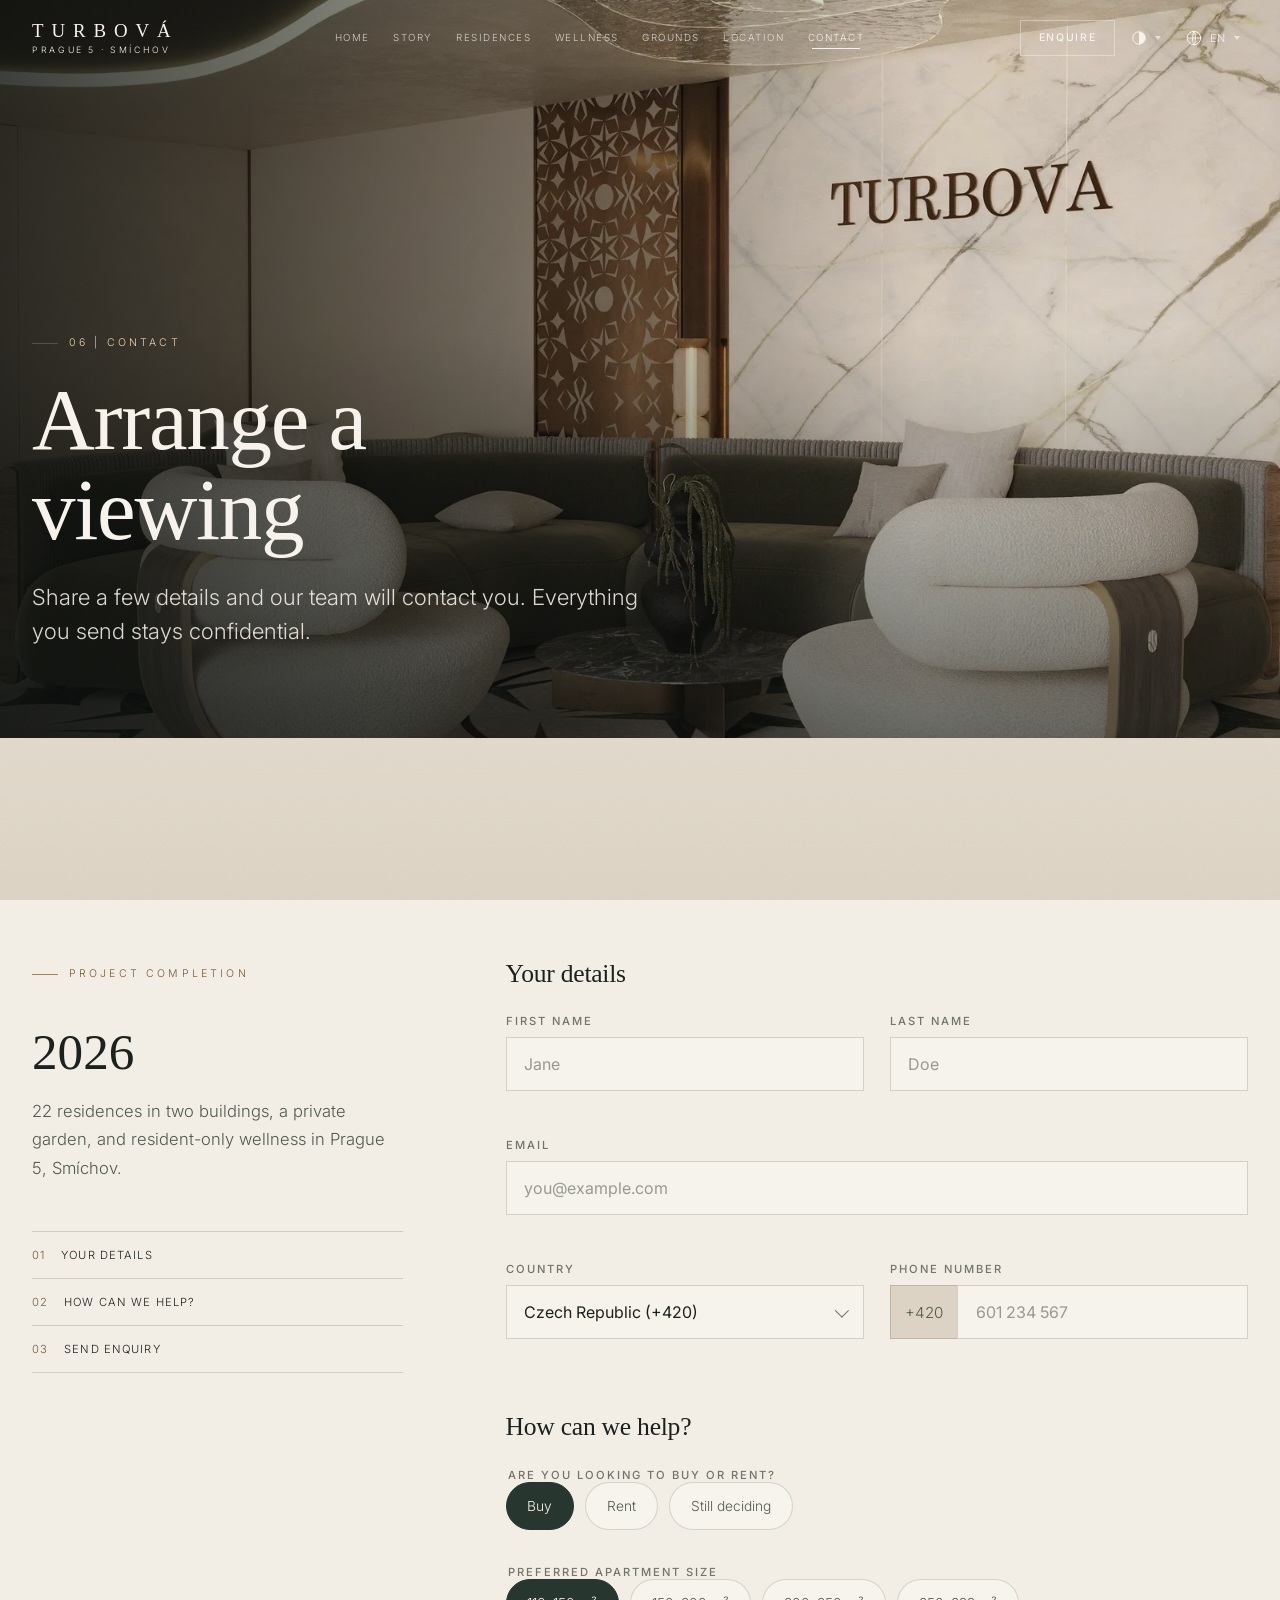
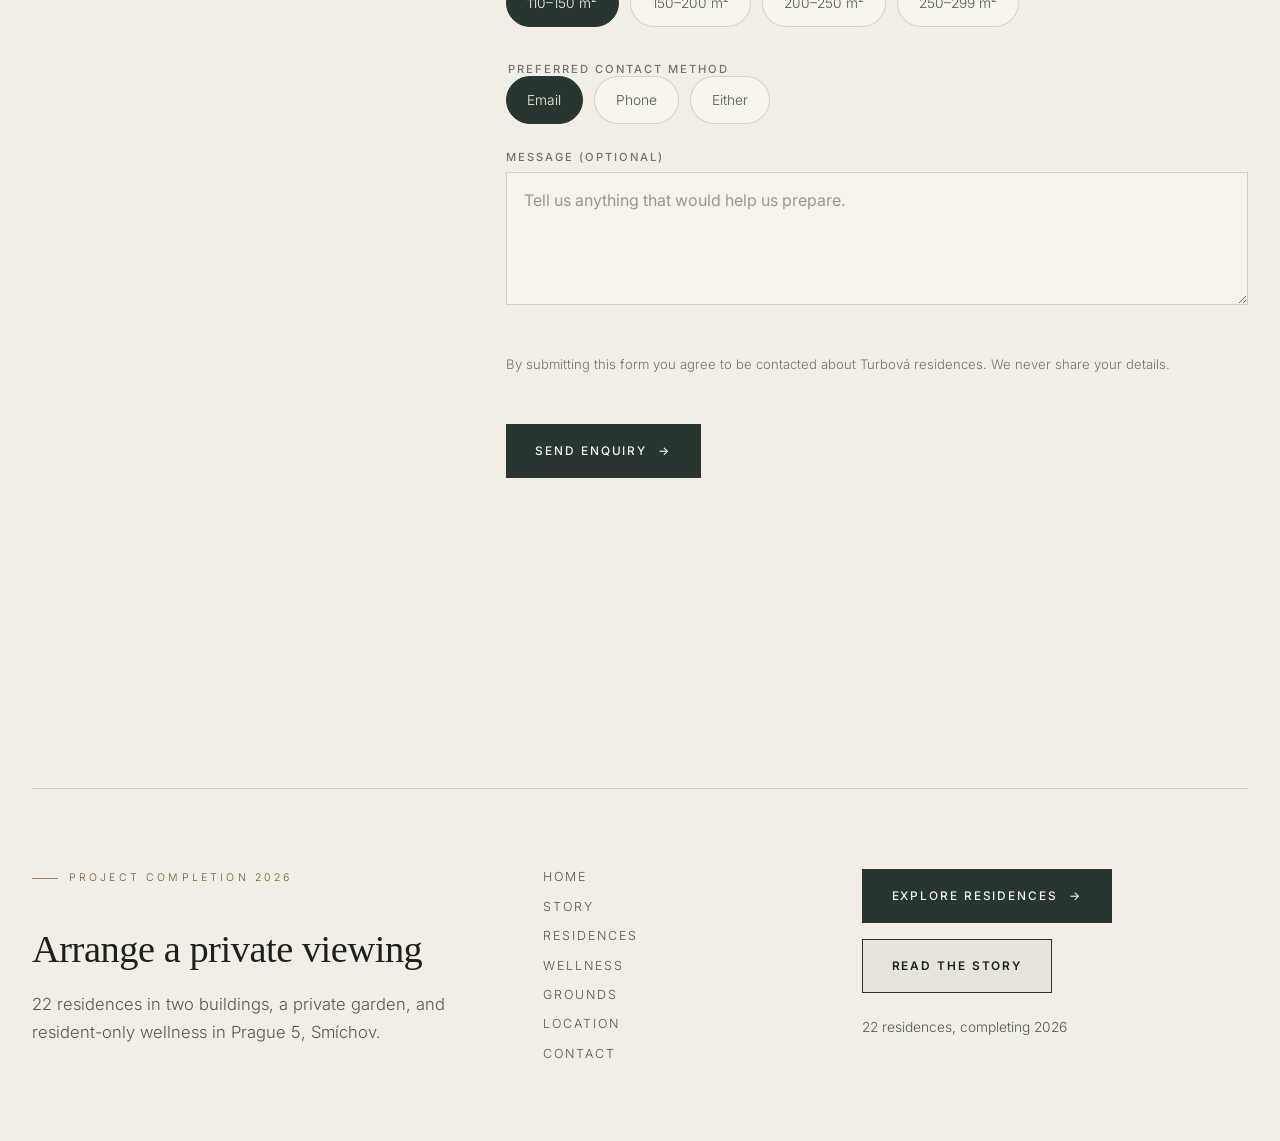
==== contact.html @ 4c966126 "Refine full-bleed site layout" ====
<!DOCTYPE html>
<html lang="en">
  <head>
    <meta charset="UTF-8" />
    <meta name="viewport" content="width=device-width, initial-scale=1.0" />
    <script>(function(){try{var t=localStorage.getItem("turbova-theme");if(t)document.documentElement.setAttribute("data-theme",t);}catch(e){}})();</script>
    <title>Turbová | Contact</title>
    <meta name="description" content="Arrange a private viewing of Turbová, 22 residences in Prague 5, Smíchov. Completion 2026." />
    <meta property="og:image" content="assets/images/main-lobby-entrance-and-logo.webp" />
    <link rel="preconnect" href="https://fonts.googleapis.com" />
    <link rel="preconnect" href="https://fonts.gstatic.com" crossorigin />
    <link rel="stylesheet" href="https://fonts.googleapis.com/css2?family=Inter:wght@300;400;500;600&display=swap" media="print" onload="this.media='all'" />
    <noscript><link rel="stylesheet" href="https://fonts.googleapis.com/css2?family=Inter:wght@300;400;500;600&display=swap" /></noscript>
    <link rel="stylesheet" href="assets/styles/styles.css?v=1c4f0d797b" />
  </head>
  <body data-page="contact">
    <div class="page-transition" aria-hidden="true"></div>
    <div id="site-shell"></div>
    <script defer src="assets/scripts/site-data-contact.js?v=7f67ac21fa"></script>
    <script defer src="assets/scripts/app.js?v=bca47e36cb"></script>
  </body>
</html>
---- assets/styles/styles.css ----
/* =====================================================================
   Colour system — four themes (Limestone / Terrazzo Night / Trnka Green /
   Vineyard), all defined as overrides of the same token set so every
   component below only ever reads a variable and never a literal colour.

   Cascade order:
     1. bare :root            → Limestone (light, default)
     2. prefers-color-scheme  → Terrazzo Night, unless the visitor already
                                 made an explicit light choice (limestone or
                                 trnka), which must keep winning
     3. [data-theme="..."]    → explicit choice always wins in both directions
   ===================================================================== */
:root {
  /* ---- Limestone (light, default) ---- */
  --paper: #f4efe7;
  --paper-warm: #efe8dc;
  --paper-deep: #e7decf;
  --paper-rgb: 244, 239, 231;

  --ink: #211d18;
  --ink-rgb: 33, 29, 24;
  --ink-soft: #4f483d;
  --muted: #685e4e;
  --muted-rgb: 104, 94, 78;

  --brass: #75592f;
  --brass-rgb: 117, 89, 47;
  --brass-soft: #b89c6a;

  --forest: #3a4034;
  --forest-rgb: 58, 64, 52;
  --forest-deep: #2b3027;

  /* Text/background pair for solid filled controls (primary button, checked
     choice-chip). Kept separate from --forest/--paper because on the dark
     themes the accent fill flips to brass-on-near-black — reusing the page
     ink/paper tokens there would silently invert to unreadable text. */
  --accent-fill-bg: var(--forest);
  --accent-fill-bg-hover: var(--forest-deep);
  --accent-fill-ink: var(--paper);

  --surface-rgb: 255, 253, 249;

  --danger: #b4583f;
  --danger-rgb: 180, 88, 63;
  --danger-ink: #7c2f1c;

  /* Photography doesn't change per theme, so on-image chrome (carousel
     arrows/dots, badges pinned to media) uses its own always-legible
     dark/light pair instead of the page ink/paper, which would invert on
     dark themes and disappear against a photo. */
  --media-dark-rgb: 28, 30, 24;
  --media-light-rgb: 244, 239, 231;

  --shadow-rgb: 33, 29, 24;

  /* body::after grain: the noise is a baked SVG data-URI (can't take a CSS
     var internally), so it's controlled from outside via opacity + an
     invert filter — flipping dark speckle to light speckle keeps it from
     reading as grey haze on dark grounds. */
  --grain-opacity: 0.5;
  --grain-invert: 0;

  --line: rgba(var(--ink-rgb), 0.12);
  --line-soft: rgba(var(--ink-rgb), 0.07);
  --shadow: 0 40px 90px -50px rgba(var(--shadow-rgb), 0.5);
  --shadow-soft: 0 24px 60px -40px rgba(var(--shadow-rgb), 0.4);
  --shadow-menu: 0 24px 50px -28px rgba(var(--shadow-rgb), 0.45);
  /* Subtle frame that keeps photography sitting correctly on both light and
     dark grounds: a hairline derived from --ink, so it's dark-on-light in
     the light themes and light-on-dark in the dark ones automatically. */
  --media-ring: inset 0 0 0 1px rgba(var(--ink-rgb), 0.08);

  --radius-xl: 4px;
  --radius-lg: 3px;
  --radius-md: 2px;
  --radius-pill: 999px;
  --container: min(1280px, calc(100vw - 9vw));
  --gutter: 9vw;
  --serif: "Iowan Old Style", "Baskerville", "Palatino Linotype", "Book Antiqua", Georgia, serif;
  --sans: "Inter", "Avenir Next", "Segoe UI", "Helvetica Neue", Arial, sans-serif;
  --ease: cubic-bezier(0.625, 0.05, 0, 1);
  --ease-soft: cubic-bezier(0.22, 1, 0.36, 1);

  /* ---- Spacing scale ---- */
  --space-3xs: 0.25rem;
  --space-2xs: 0.5rem;
  --space-xs: 0.75rem;
  --space-sm: 1rem;
  --space-md: 1.5rem;
  --space-lg: 2rem;
  --space-xl: 3rem;
  --space-2xl: 4rem;
  --space-3xl: clamp(4rem, 3rem + 4vw, 6rem);
  --space-4xl: clamp(5rem, 3.5rem + 6vw, 8rem);

  /* Vertical rhythm for page/section structure, replacing the arbitrary
     per-section margins that used to vary between 5rem and 9rem. */
  --section-gap: clamp(3.75rem, 3rem + 3.1vw, 5.75rem);
  --page-pad-top: clamp(2rem, 1.6rem + 1.6vw, 3.25rem);
  --page-pad-bottom: clamp(4rem, 3.2rem + 3.2vw, 6.5rem);

  /* ---- Type scale (fluid, clamp-based) ---- */
  --fs-2xs: clamp(0.6rem, 0.58rem + 0.1vw, 0.66rem);
  --fs-xs: clamp(0.68rem, 0.65rem + 0.15vw, 0.75rem);
  --fs-sm: clamp(0.82rem, 0.79rem + 0.15vw, 0.9rem);
  --fs-base: clamp(0.97rem, 0.93rem + 0.2vw, 1.04rem);
  --fs-md: clamp(1.03rem, 0.98rem + 0.3vw, 1.14rem);
  --fs-lg: clamp(1.08rem, 1rem + 0.55vw, 1.38rem);
  --fs-h3: clamp(1.2rem, 1.08rem + 0.7vw, 1.6rem);
  --fs-h2: clamp(2.2rem, 1.5rem + 3vw, 3.8rem);
  --fs-h1: clamp(2.75rem, 1.8rem + 5vw, 6.2rem);
  --fs-display: clamp(1.6rem, 1.15rem + 2.3vw, 2.6rem);

  --lh-tight: 1.04;
  --lh-snug: 1.16;
  --lh-normal: 1.5;
  --lh-relaxed: 1.72;
  --lh-loose: 1.85;
}

/* ---- Terrazzo Night: default dark, applied via system preference unless
   an explicit light theme (limestone/trnka) has already been chosen. ---- */
@media (prefers-color-scheme: dark) {
  :root:not([data-theme="limestone"]):not([data-theme="trnka"]) {
    --paper: #1c1815;
    --paper-warm: #221e19;
    --paper-deep: #14110e;
    --paper-rgb: 28, 24, 21;

    --ink: #efe8dc;
    --ink-rgb: 239, 232, 220;
    --ink-soft: #c7bcaa;
    --muted: #a89b84;
    --muted-rgb: 168, 155, 132;

    --brass: #d9b877;
    --brass-rgb: 217, 184, 119;
    --brass-soft: #c9a05c;

    --forest: #6b7a5c;
    --forest-rgb: 107, 122, 92;
    --forest-deep: #54614a;

    --accent-fill-bg: var(--brass);
    --accent-fill-bg-hover: var(--brass-soft);
    --accent-fill-ink: var(--paper-deep);

    --surface-rgb: 42, 37, 32;

    --danger: #e08a68;
    --danger-rgb: 224, 138, 104;
    --danger-ink: #f0a888;

    --media-dark-rgb: 20, 17, 14;
    --media-light-rgb: 239, 232, 220;

    --shadow-rgb: 0, 0, 0;

    --grain-opacity: 0.16;
    --grain-invert: 1;
  }
}

:root[data-theme="night"] {
  --paper: #1c1815;
  --paper-warm: #221e19;
  --paper-deep: #14110e;
  --paper-rgb: 28, 24, 21;

  --ink: #efe8dc;
  --ink-rgb: 239, 232, 220;
  --ink-soft: #c7bcaa;
  --muted: #a89b84;
  --muted-rgb: 168, 155, 132;

  --brass: #d9b877;
  --brass-rgb: 217, 184, 119;
  --brass-soft: #c9a05c;

  --forest: #6b7a5c;
  --forest-rgb: 107, 122, 92;
  --forest-deep: #54614a;

  --accent-fill-bg: var(--brass);
  --accent-fill-bg-hover: var(--brass-soft);
  --accent-fill-ink: var(--paper-deep);

  --surface-rgb: 42, 37, 32;

  --danger: #e08a68;
  --danger-rgb: 224, 138, 104;
  --danger-ink: #f0a888;

  --media-dark-rgb: 20, 17, 14;
  --media-light-rgb: 239, 232, 220;

  --shadow-rgb: 0, 0, 0;

  --grain-opacity: 0.16;
  --grain-invert: 1;
}

:root[data-theme="trnka"] {
  --paper: #eef1e6;
  --paper-warm: #e6ead9;
  --paper-deep: #dbe1cc;
  --paper-rgb: 238, 241, 230;

  --ink: #1f2a1c;
  --ink-rgb: 31, 42, 28;
  --ink-soft: #3d4a35;
  --muted: #5e6852;
  --muted-rgb: 94, 104, 82;

  --brass: #725a30;
  --brass-rgb: 114, 90, 48;
  --brass-soft: #a68c5c;

  --forest: #33422c;
  --forest-rgb: 51, 66, 44;
  --forest-deep: #212d1c;

  --accent-fill-bg: var(--forest);
  --accent-fill-bg-hover: var(--forest-deep);
  --accent-fill-ink: var(--paper);

  --surface-rgb: 248, 250, 243;

  --danger: #a85436;
  --danger-rgb: 168, 84, 54;
  --danger-ink: #6b3420;

  --media-dark-rgb: 24, 30, 20;
  --media-light-rgb: 238, 241, 230;

  --shadow-rgb: 20, 26, 17;

  --grain-opacity: 0.45;
  --grain-invert: 0;
}

:root[data-theme="vineyard"] {
  --paper: #14170f;
  --paper-warm: #181b12;
  --paper-deep: #0d0f09;
  --paper-rgb: 20, 23, 15;

  --ink: #eee6d2;
  --ink-rgb: 238, 230, 210;
  --ink-soft: #c3b99c;
  --muted: #a49a7c;
  --muted-rgb: 164, 154, 124;

  --brass: #d4ac67;
  --brass-rgb: 212, 172, 103;
  --brass-soft: #b48f4e;

  --forest: #5c6b46;
  --forest-rgb: 92, 107, 70;
  --forest-deep: #485436;

  --accent-fill-bg: var(--brass);
  --accent-fill-bg-hover: var(--brass-soft);
  --accent-fill-ink: var(--paper-deep);

  --surface-rgb: 32, 36, 26;

  --danger: #d99567;
  --danger-rgb: 217, 149, 103;
  --danger-ink: #eeab86;

  --media-dark-rgb: 14, 16, 10;
  --media-light-rgb: 238, 230, 210;

  --shadow-rgb: 0, 0, 0;

  --grain-opacity: 0.14;
  --grain-invert: 1;
}

/* Explicit light choice always wins over system dark preference. Re-declared
   here (identical to the bare :root values) purely so the cascade beats the
   prefers-color-scheme block above. */
:root[data-theme="limestone"] {
  --paper: #f4efe7;
  --paper-warm: #efe8dc;
  --paper-deep: #e7decf;
  --paper-rgb: 244, 239, 231;

  --ink: #211d18;
  --ink-rgb: 33, 29, 24;
  --ink-soft: #4f483d;
  --muted: #685e4e;
  --muted-rgb: 104, 94, 78;

  --brass: #75592f;
  --brass-rgb: 117, 89, 47;
  --brass-soft: #b89c6a;

  --forest: #3a4034;
  --forest-rgb: 58, 64, 52;
  --forest-deep: #2b3027;

  --accent-fill-bg: var(--forest);
  --accent-fill-bg-hover: var(--forest-deep);
  --accent-fill-ink: var(--paper);

  --surface-rgb: 255, 253, 249;

  --danger: #b4583f;
  --danger-rgb: 180, 88, 63;
  --danger-ink: #7c2f1c;

  --media-dark-rgb: 28, 30, 24;
  --media-light-rgb: 244, 239, 231;

  --shadow-rgb: 33, 29, 24;

  --grain-opacity: 0.5;
  --grain-invert: 0;
}

* {
  box-sizing: border-box;
}

html {
  scroll-behavior: smooth;
}

body {
  margin: 0;
  min-height: 100vh;
  min-height: 100dvh;
  font-family: var(--sans);
  font-weight: 300;
  color: var(--ink);
  background: var(--paper);
  position: relative;
  overflow-x: hidden;
  -webkit-font-smoothing: antialiased;
  text-rendering: optimizeLegibility;
}

/* Subtle paper grain & vignette */
body::before {
  content: "";
  position: fixed;
  inset: 0;
  z-index: -2;
  pointer-events: none;
  background:
    radial-gradient(circle at 18% -6%, rgba(var(--brass-rgb), 0.08), transparent 36%),
    radial-gradient(circle at 88% 8%, rgba(var(--forest-rgb), 0.06), transparent 32%),
    linear-gradient(180deg, var(--paper) 0%, var(--paper-warm) 60%, var(--paper-deep) 100%);
}

body::after {
  content: "";
  position: fixed;
  inset: 0;
  z-index: -1;
  pointer-events: none;
  opacity: var(--grain-opacity);
  filter: invert(var(--grain-invert));
  background-image: url("data:image/svg+xml,%3Csvg xmlns='http://www.w3.org/2000/svg' width='160' height='160'%3E%3Cfilter id='n'%3E%3CfeTurbulence type='fractalNoise' baseFrequency='0.9' numOctaves='2' stitchTiles='stitch'/%3E%3C/filter%3E%3Crect width='100%25' height='100%25' filter='url(%23n)' opacity='0.035'/%3E%3C/svg%3E");
}

@supports (-webkit-touch-callout: none) {
  body::after {
    display: none;
  }
  body::before {
    position: absolute;
  }
}

body.menu-open {
  overflow: hidden;
}

/* Page transition veil */
body.is-transition-out #site-shell {
  opacity: 0.18;
  transform: translateY(18px);
}

body.is-transition-enter #site-shell {
  opacity: 0;
  transform: translateY(-10px);
}

img {
  display: block;
  width: 100%;
  height: 100%;
  object-fit: cover;
}

a {
  color: inherit;
  text-decoration: none;
}

button {
  font: inherit;
  color: inherit;
}

a,
button,
label,
input,
select,
textarea {
  touch-action: manipulation;
  -webkit-tap-highlight-color: transparent;
}

#site-shell {
  position: relative;
  isolation: isolate;
  transition:
    transform 0.7s var(--ease),
    opacity 0.45s ease;
}

.page-transition {
  position: fixed;
  inset: 0;
  z-index: 90;
  pointer-events: none;
  opacity: 0;
  transform: translateY(100%);
  background: linear-gradient(180deg, var(--forest) 0%, var(--forest-deep) 100%);
  transition:
    transform 0.7s var(--ease),
    opacity 0.4s ease;
}

body.is-transition-out .page-transition {
  opacity: 1;
  transform: translateY(0);
}

body.is-transition-enter .page-transition {
  opacity: 1;
  transform: translateY(-100%);
}

/* Ambient washes kept very subtle for calm.
   Painted as radial gradients (not blurred circles) so the soft edges
   never get clipped to a hard rectangle — a known iOS Safari bug with
   filter: blur() on position: fixed layers — and to stay light on the GPU. */
.ambient {
  position: fixed;
  pointer-events: none;
  opacity: 0.32;
  z-index: -1;
  animation: drift 30s ease-in-out infinite alternate;
  -webkit-transform: translateZ(0);
  transform: translateZ(0);
  will-change: transform;
}

/* On iOS the drift is disabled, so a frozen wash can pool behind content and
   read as a dirty smudge. Hold it well below the threshold of notice. */
@supports (-webkit-touch-callout: none) {
  .ambient {
    animation: none;
    opacity: 0.18;
  }
}

.ambient--one {
  top: -16rem;
  right: -12rem;
  width: 48rem;
  height: 48rem;
  background: radial-gradient(closest-side, rgba(var(--brass-rgb), 0.2), transparent);
}

.ambient--two {
  bottom: 6rem;
  left: -14rem;
  width: 42rem;
  height: 42rem;
  background: radial-gradient(closest-side, rgba(var(--forest-rgb), 0.2), transparent);
  animation-duration: 36s;
}

.ambient--three {
  top: 58%;
  left: 58%;
  width: 26rem;
  height: 26rem;
  background: radial-gradient(closest-side, rgba(var(--brass-rgb), 0.09), transparent);
  animation-duration: 26s;
}

/* Scroll progress bar */
.scroll-progress {
  position: fixed;
  top: 0;
  left: 0;
  height: 2px;
  width: 100%;
  transform: scaleX(var(--progress, 0));
  transform-origin: left center;
  background: linear-gradient(90deg, var(--brass), var(--brass-soft));
  z-index: 60;
}

.page,
.site-footer {
  width: var(--container);
  margin: 0 auto;
}

.site-header {
  width: var(--container);
  margin: 0 auto;
}

/* ---------- Header ---------- */
.site-header {
  position: sticky;
  top: 0;
  z-index: 50;
  display: flex;
  align-items: center;
  justify-content: space-between;
  gap: 18px;
  padding: 1.6rem 0;
  border-bottom: 1px solid transparent;
  transition:
    padding 0.4s var(--ease),
    border-color 0.4s var(--ease),
    background 0.4s var(--ease);
}

.site-header.is-stuck {
  padding: 1rem 0;
  background: rgba(var(--paper-rgb), 0.86);
  backdrop-filter: blur(18px);
  -webkit-backdrop-filter: blur(18px);
  border-bottom: 1px solid var(--line);
  width: 100%;
  padding-inline: var(--gutter);
}

.site-header.is-stuck::before {
  content: "";
  position: absolute;
  inset: 0;
  background: rgba(var(--paper-rgb), 0.86);
  z-index: -1;
}

.brandmark {
  display: grid;
  gap: 4px;
  overflow: hidden;
}

.brandmark-word {
  font-family: var(--serif);
  font-size: 1.2rem;
  letter-spacing: 0.34em;
  text-transform: uppercase;
}

.brandmark-sub {
  color: var(--muted);
  font-size: 0.62rem;
  letter-spacing: 0.4em;
  text-transform: uppercase;
}

.desktop-nav,
.header-actions {
  display: flex;
  align-items: center;
}

.desktop-nav {
  gap: 4px;
}

.nav-link,
.mobile-nav-link,
.footer-link {
  position: relative;
  color: var(--ink-soft);
  transition: color 0.3s var(--ease);
}

.nav-link {
  padding: 8px 14px;
  font-size: 0.72rem;
  letter-spacing: 0.18em;
  text-transform: uppercase;
}

.nav-link::after {
  content: "";
  position: absolute;
  left: 14px;
  right: 14px;
  bottom: 2px;
  height: 1px;
  background: var(--brass);
  transform: scaleX(0);
  transform-origin: left center;
  transition: transform 0.4s var(--ease);
}

.nav-link:hover,
.nav-link.is-active {
  color: var(--ink);
}

.nav-link:hover::after,
.nav-link.is-active::after {
  transform: scaleX(1);
}

.header-actions {
  gap: 14px;
}

.lang-globe,
.lang-option,
.theme-globe,
.theme-option,
.menu-button,
.mobile-close {
  border: 0;
  background: transparent;
  cursor: pointer;
}

/* ---------- Language select (globe dropdown) ---------- */
.lang-select {
  position: relative;
  display: flex;
  align-items: center;
}

.lang-globe {
  display: inline-flex;
  align-items: center;
  gap: 7px;
  padding: 6px 8px;
  color: var(--ink-soft);
  letter-spacing: 0.16em;
  text-transform: uppercase;
  font-size: 0.68rem;
  transition: color 0.3s var(--ease);
}

.lang-globe:hover,
.lang-select.is-open .lang-globe {
  color: var(--ink);
}

.lang-globe__icon {
  width: 18px;
  height: 18px;
}

.lang-globe__chevron {
  width: 0;
  height: 0;
  border-left: 3.5px solid transparent;
  border-right: 3.5px solid transparent;
  border-top: 4px solid currentColor;
  opacity: 0.7;
  transition: transform 0.3s var(--ease);
}

.lang-select.is-open .lang-globe__chevron {
  transform: rotate(180deg);
}

.lang-menu {
  position: absolute;
  top: calc(100% + 12px);
  right: 0;
  min-width: 190px;
  margin: 0;
  padding: 8px;
  list-style: none;
  background: var(--paper);
  border: 1px solid var(--line);
  border-radius: 14px;
  box-shadow: var(--shadow-menu);
  opacity: 0;
  transform: translateY(-8px);
  pointer-events: none;
  transition:
    opacity 0.35s var(--ease),
    transform 0.35s var(--ease);
  z-index: 40;
}

.lang-select.is-open .lang-menu {
  opacity: 1;
  transform: translateY(0);
  pointer-events: auto;
}

.lang-option {
  display: flex;
  align-items: center;
  justify-content: space-between;
  gap: 1.4rem;
  width: 100%;
  padding: 10px 12px;
  border-radius: 9px;
  color: var(--ink-soft);
  font-size: 0.82rem;
  letter-spacing: 0.02em;
  transition:
    background 0.3s var(--ease),
    color 0.3s var(--ease);
}

.lang-option:hover {
  background: var(--paper-deep);
  color: var(--ink);
}

.lang-option__code {
  font-size: 0.64rem;
  letter-spacing: 0.16em;
  text-transform: uppercase;
  color: var(--muted);
}

.lang-option.is-active {
  color: var(--ink);
}

.lang-option.is-active .lang-option__code {
  color: var(--brass);
}

/* ---------- Theme select (mirrors the language globe exactly) ---------- */
.theme-select {
  position: relative;
  display: flex;
  align-items: center;
}

.theme-globe {
  display: inline-flex;
  align-items: center;
  gap: 7px;
  padding: 6px 8px;
  color: var(--ink-soft);
  transition: color 0.3s var(--ease);
}

.theme-globe:hover,
.theme-select.is-open .theme-globe {
  color: var(--ink);
}

.theme-globe__icon {
  width: 18px;
  height: 18px;
}

.theme-globe__chevron {
  width: 0;
  height: 0;
  border-left: 3.5px solid transparent;
  border-right: 3.5px solid transparent;
  border-top: 4px solid currentColor;
  opacity: 0.7;
  transition: transform 0.3s var(--ease);
}

.theme-select.is-open .theme-globe__chevron {
  transform: rotate(180deg);
}

.theme-menu {
  position: absolute;
  top: calc(100% + 12px);
  right: 0;
  min-width: 200px;
  margin: 0;
  padding: 8px;
  list-style: none;
  background: var(--paper);
  border: 1px solid var(--line);
  border-radius: 14px;
  box-shadow: var(--shadow-menu);
  opacity: 0;
  transform: translateY(-8px);
  pointer-events: none;
  transition:
    opacity 0.35s var(--ease),
    transform 0.35s var(--ease);
  z-index: 40;
}

.theme-select.is-open .theme-menu {
  opacity: 1;
  transform: translateY(0);
  pointer-events: auto;
}

.theme-option {
  display: flex;
  align-items: center;
  gap: 0.7rem;
  width: 100%;
  padding: 9px 12px;
  border-radius: 9px;
  color: var(--ink-soft);
  font-size: 0.82rem;
  letter-spacing: 0.02em;
  transition:
    background 0.3s var(--ease),
    color 0.3s var(--ease);
}

.theme-option:hover {
  background: var(--paper-deep);
  color: var(--ink);
}

.theme-option.is-active {
  color: var(--ink);
}

.theme-option__swatch {
  flex-shrink: 0;
  width: 18px;
  height: 18px;
  border-radius: 50%;
  border: 1px solid var(--line);
}

.theme-option.is-active .theme-option__swatch {
  box-shadow: 0 0 0 2px var(--paper), 0 0 0 3px var(--brass);
}

.theme-option__check {
  margin-left: auto;
  color: var(--brass);
  opacity: 0;
}

.theme-option.is-active .theme-option__check {
  opacity: 1;
}

.theme-menu__divider {
  height: 1px;
  margin: 6px 4px;
  background: var(--line-soft);
  border: 0;
}

.menu-button {
  display: none;
  width: 44px;
  height: 44px;
  padding: 0;
  align-items: center;
  justify-content: center;
  flex-direction: column;
  gap: 5px;
}

.menu-button span {
  display: block;
  width: 22px;
  height: 1px;
  background: var(--ink);
  transition: transform 0.3s var(--ease);
}

/* ---------- Mobile menu ---------- */
.mobile-menu {
  position: fixed;
  inset: 0;
  z-index: 70;
  padding: 2rem var(--gutter);
  background: var(--paper);
  transform: translateY(-100%);
  transition: transform 0.32s var(--ease);
  display: none;
  flex-direction: column;
}

.mobile-menu.is-open {
  transform: translateY(0);
}

.mobile-menu__head {
  display: flex;
  align-items: flex-start;
  justify-content: space-between;
  gap: 18px;
  padding-bottom: 2rem;
  border-bottom: 1px solid var(--line);
}

.mobile-menu__head h2 {
  margin: 0.4rem 0 0;
  font-size: 2.4rem;
}

.mobile-links {
  display: grid;
  gap: 0;
  padding-top: 1rem;
}

.mobile-nav-link {
  padding: 1.2rem 0;
  border-bottom: 1px solid var(--line-soft);
  font-family: var(--serif);
  font-size: 1.9rem;
  letter-spacing: 0;
  display: flex;
  align-items: baseline;
  gap: 1rem;
}

.mobile-nav-link::before {
  content: attr(data-index);
  font-family: var(--sans);
  font-size: 0.7rem;
  color: var(--brass);
  letter-spacing: 0.2em;
}

.mobile-nav-link:hover,
.mobile-nav-link.is-active {
  color: var(--brass);
}

.mobile-close {
  padding: 8px 0;
  color: var(--muted);
  letter-spacing: 0.18em;
  text-transform: uppercase;
  font-size: 0.7rem;
}

.mobile-menu__lang {
  display: flex;
  flex-direction: column;
  gap: 1.4rem;
  padding-top: 2rem;
  border-top: 1px solid var(--line-soft);
  margin-top: auto;
}

.mobile-menu__control {
  display: flex;
  align-items: center;
  justify-content: space-between;
  gap: 1rem;
}

.mobile-menu__control-label {
  color: var(--muted);
  font-size: 0.7rem;
  letter-spacing: 0.18em;
  text-transform: uppercase;
}

/* ---------- Typography ---------- */
.page {
  padding: var(--page-pad-top) 0 var(--page-pad-bottom);
}

.page > section {
  position: relative;
  margin-bottom: var(--section-gap);
}

.eyebrow {
  margin: 0 0 1.4rem;
  color: var(--brass);
  font-size: var(--fs-2xs);
  letter-spacing: 0.3em;
  text-transform: uppercase;
  display: inline-flex;
  align-items: center;
  gap: 0.7rem;
}

.eyebrow::before {
  content: "";
  width: 1.6rem;
  height: 1px;
  background: var(--brass);
  opacity: 0.7;
}

h1,
h2,
h3 {
  margin: 0;
  font-family: var(--serif);
  font-weight: 400;
}

/* A coherent display scale: h1 stays close to single-line optical tightness
   (it's almost always a short tagline), h2 loosens a touch, and h3 loosens
   further still since it's the level most likely to wrap to two or three
   lines inside cards — 1.02 line-height there used to collide badly. */
h1 {
  font-size: var(--fs-h1);
  line-height: var(--lh-tight);
  letter-spacing: -0.015em;
}

h2 {
  font-size: var(--fs-h2);
  line-height: 1.08;
  letter-spacing: -0.012em;
}

h3 {
  font-size: var(--fs-h3);
  line-height: var(--lh-snug);
  letter-spacing: -0.005em;
}

p {
  margin: 0;
  color: var(--ink-soft);
  line-height: var(--lh-relaxed);
  font-size: var(--fs-base);
}

.lead {
  max-width: 38rem;
  font-size: var(--fs-lg);
  color: var(--ink);
  line-height: 1.55;
  font-weight: 300;
}

.description,
.section-copy {
  max-width: 38rem;
}

.section-heading {
  display: grid;
  gap: var(--space-sm);
  margin-bottom: var(--space-2xl);
  max-width: 44rem;
}

.section-heading--center {
  justify-items: center;
  text-align: center;
  margin-inline: auto;
}

/* ---------- Buttons ---------- */
.button {
  position: relative;
  display: inline-flex;
  align-items: center;
  justify-content: center;
  gap: 0.7rem;
  min-height: 54px;
  padding: 0.9rem 1.8rem;
  border-radius: var(--radius-pill);
  border: 1px solid transparent;
  font-size: 0.74rem;
  font-weight: 500;
  letter-spacing: 0.2em;
  text-transform: uppercase;
  overflow: hidden;
  transition:
    transform 0.4s var(--ease),
    border-color 0.4s var(--ease),
    color 0.4s var(--ease),
    background 0.4s var(--ease);
}

.button-primary {
  color: var(--accent-fill-ink);
  background: var(--accent-fill-bg);
}

.button-primary:hover {
  background: var(--accent-fill-bg-hover);
  transform: translateY(-2px);
}

.button:active,
.button-primary:active,
.button-secondary:active,
.button-enquire:active,
.menu-button:active,
.mobile-close:active,
.mobile-nav-link:active,
.lang-globe:active,
.lang-option:active {
  transform: scale(0.985);
}

.button-secondary {
  color: var(--ink);
  border-color: var(--forest);
  border-width: 1.5px;
  font-weight: 600;
  background: rgba(var(--forest-rgb), 0.05);
}

.button-secondary:hover {
  border-color: var(--brass);
  color: var(--brass);
  background: rgba(var(--brass-rgb), 0.08);
}

.button-enquire {
  min-height: 36px;
  padding: 0.45rem 1.1rem;
  font-size: 0.66rem;
  letter-spacing: 0.18em;
  text-transform: uppercase;
  color: var(--ink);
  border: 1px solid var(--line);
  border-radius: var(--radius-pill);
  background: transparent;
  transition:
    border-color 0.3s var(--ease),
    color 0.3s var(--ease);
}

.button-enquire:hover {
  border-color: var(--brass);
  color: var(--brass);
}

.button .button__arrow {
  display: inline-block;
  transition: transform 0.4s var(--ease);
}

.button:hover .button__arrow {
  transform: translateX(4px);
}

/* ---------- Hero (home) ---------- */
.hero-shell {
  display: grid;
  gap: 3rem;
}

.hero-shell--home {
  min-height: min(86vh, 760px);
  min-height: min(86dvh, 760px);
  align-content: center;
  grid-template-columns: minmax(0, 1.05fr) minmax(0, 0.95fr);
  align-items: center;
  gap: 5rem;
}

/* The hero is tall (full-height carousel); the standard 9rem section gap below
   it reads as a dead zone before the stats. Tighten just this transition. */
.page .hero-shell--home {
  margin-bottom: 4.5rem;
}

/* Story hero: sit the copy beside the image and cap the carousel so the whole
   hero is visible at once instead of one oversized portrait image. */
.hero-shell--story {
  min-height: auto;
  align-content: center;
  grid-template-columns: minmax(0, 1.05fr) minmax(0, 0.95fr);
  align-items: center;
  gap: 5rem;
}

.collage--story .img-carousel {
  aspect-ratio: 5 / 6;
  max-width: 560px;
  margin-inline: auto;
}

.hero-shell__copy {
  display: grid;
  gap: clamp(1.3rem, 1rem + 0.8vw, 1.8rem);
}

.hero-shell__copy h1 {
  max-width: 14ch;
}

.hero-actions {
  display: flex;
  flex-wrap: wrap;
  gap: 0.9rem;
  padding-top: 0.8rem;
}

.hero-badge-row {
  display: flex;
  flex-wrap: wrap;
  gap: 0;
  margin-top: 1.4rem;
  border-top: 1px solid var(--line);
}

.hero-badge {
  flex: 1 1 auto;
  padding: 1.2rem 1.4rem;
  border-right: 1px solid var(--line);
  color: var(--ink-soft);
  font-size: 0.74rem;
  letter-spacing: 0.08em;
}

/* Keep the first cell flush with the column edge; only inner cells need
   left padding so their text clears the divider line. */
.hero-badge:first-child {
  padding-left: 0;
}

.hero-badge:last-child {
  border-right: 0;
}

/* Stacked image collage — calmer, aligned */
.collage,
.chapter-hero__media,
.legacy-spotlight__media,
.story-beat__media {
  position: relative;
}

.gallery-card img,
.story-profile-card__media img {
  transition: transform 1.4s var(--ease);
}

/* ---------- Image Carousel (sliding) ---------- */
.img-carousel {
  position: relative;
  width: 100%;
  aspect-ratio: 4 / 5;
  overflow: hidden;
  border-radius: var(--radius-lg);
  box-shadow: var(--shadow), var(--media-ring);
  background: var(--paper-deep);
}

.chapter-hero__media .img-carousel {
  aspect-ratio: 5 / 6;
}

.img-carousel__track {
  display: flex;
  height: 100%;
  will-change: transform;
}

.img-carousel__slide {
  flex: 0 0 100%;
  width: 100%;
  height: 100%;
  margin: 0;
  padding: 0;
}

.img-carousel__slide img {
  width: 100%;
  height: 100%;
  object-fit: cover;
}

.img-carousel__dots {
  position: absolute;
  left: 0;
  right: 0;
  bottom: 1rem;
  z-index: 6;
  display: flex;
  justify-content: center;
  gap: 0.5rem;
}

.img-carousel__dot {
  width: 7px;
  height: 7px;
  padding: 0;
  border: none;
  border-radius: 50%;
  background: rgba(var(--media-light-rgb), 0.55);
  cursor: pointer;
  transition: background 0.5s var(--ease), transform 0.5s var(--ease);
}

.img-carousel__dot:focus-visible {
  outline: 2px solid rgb(var(--media-light-rgb));
  outline-offset: 3px;
}

.img-carousel__dot.is-active {
  background: rgb(var(--media-light-rgb));
  transform: scale(1.25);
}

.img-carousel__arrow {
  position: absolute;
  top: 50%;
  transform: translateY(-50%);
  z-index: 6;
  display: inline-flex;
  align-items: center;
  justify-content: center;
  width: 2.6rem;
  height: 2.6rem;
  border-radius: 50%;
  border: 1px solid rgba(var(--media-light-rgb), 0.4);
  background: rgba(var(--media-dark-rgb), 0.42);
  color: rgb(var(--media-light-rgb));
  font-size: 1.05rem;
  line-height: 1;
  cursor: pointer;
  opacity: 0;
  transition:
    opacity 0.4s var(--ease),
    background 0.4s var(--ease),
    border-color 0.4s var(--ease);
}

.img-carousel:hover .img-carousel__arrow,
.img-carousel__arrow:focus-visible {
  opacity: 1;
}

.img-carousel__arrow:hover {
  background: rgba(var(--media-dark-rgb), 0.68);
  border-color: rgb(var(--media-light-rgb));
}

.img-carousel__arrow--prev {
  left: 1rem;
}

.img-carousel__arrow--next {
  right: 1rem;
}

/* Touch devices can't hover — keep the arrows visible so they stay usable. */
@media (hover: none) {
  .img-carousel__arrow {
    opacity: 1;
  }
}

.floating-badge {
  position: absolute;
  z-index: 6;
  display: grid;
  gap: 0.2rem;
  padding: 0.9rem 1.1rem;
  min-width: 7.5rem;
  background: var(--paper);
  border: 1px solid var(--line);
  box-shadow: 0 16px 40px -28px rgba(var(--shadow-rgb), 0.4);
}

.floating-badge strong {
  color: var(--ink);
  font-size: 1.4rem;
  font-family: var(--serif);
  font-weight: 400;
  line-height: 1;
}

.floating-badge span {
  color: var(--muted);
  font-size: 0.64rem;
  letter-spacing: 0.18em;
  text-transform: uppercase;
}

.collage--story .floating-badge--1 {
  top: 2%;
  right: 2%;
}

.collage--story .floating-badge--2 {
  left: -2%;
  top: 30%;
}

.collage--story .floating-badge--3 {
  display: none;
}

/* ---------- Metric strip ---------- */
.metric-strip {
  display: grid;
  gap: 0;
  grid-template-columns: repeat(auto-fit, minmax(180px, 1fr));
  border-top: 1px solid var(--line);
  border-bottom: 1px solid var(--line);
}

.metric-card {
  padding: 3rem 1.8rem;
  border-right: 1px solid var(--line);
  display: grid;
  gap: 0.6rem;
  align-content: start;
}

.metric-card:first-child {
  padding-left: 0;
}

.metric-card:last-child {
  border-right: 0;
}

.metric-card strong {
  font-family: var(--serif);
  font-weight: 400;
  font-size: clamp(2.4rem, 4vw, 3.4rem);
  line-height: 0.95;
  color: var(--ink);
}

.metric-card span {
  color: var(--muted);
  font-size: 0.86rem;
  line-height: 1.5;
}

/* ---------- Chapter rail ---------- */
.chapter-rail {
  display: grid;
  gap: 2.6rem;
}

.chapter-list {
  display: grid;
  gap: 0;
  grid-template-columns: 1fr;
  border-top: 1px solid var(--line);
}

.chapter-card {
  position: relative;
  display: grid;
  grid-template-columns: 5rem minmax(0, 14rem) minmax(0, 1fr) 3rem;
  align-items: center;
  gap: 2rem;
  padding: 2.2rem 0;
  border-bottom: 1px solid var(--line);
  transition: padding-left 0.5s var(--ease);
  overflow: hidden;
}

.chapter-card::before {
  content: "";
  position: absolute;
  inset: 0;
  background: linear-gradient(90deg, rgba(var(--brass-rgb), 0.07), transparent 70%);
  opacity: 0;
  transition: opacity 0.5s var(--ease);
  pointer-events: none;
}

.chapter-card:hover {
  padding-left: 1.4rem;
}

.chapter-card:hover::before {
  opacity: 1;
}

.chapter-card__number {
  color: var(--brass);
  font-size: 0.78rem;
  letter-spacing: 0.22em;
}

.chapter-card h3 {
  transition: color 0.4s var(--ease);
}

.chapter-card:hover h3 {
  color: var(--brass);
}

.chapter-card p {
  font-size: 0.94rem;
}

.chapter-card__arrow {
  justify-self: end;
  color: var(--brass);
  font-size: 1.2rem;
  opacity: 0;
  transform: translateX(-8px);
  transition: opacity 0.4s var(--ease), transform 0.4s var(--ease);
}

.chapter-card:hover .chapter-card__arrow {
  opacity: 1;
  transform: translateX(0);
}

/* ---------- Legacy spotlight ---------- */
.legacy-spotlight {
  display: grid;
  gap: 4rem;
  align-items: center;
  grid-template-columns: minmax(0, 0.95fr) minmax(0, 1.05fr);
}

.legacy-spotlight__copy {
  display: grid;
  gap: 2rem;
}

.detail-card-grid {
  display: grid;
  gap: 0;
  grid-template-columns: 1fr;
  border-top: 1px solid var(--line);
}

.detail-card {
  display: grid;
  gap: 0.5rem;
  padding: 1.4rem 0;
  border-bottom: 1px solid var(--line);
}

.detail-card h3 {
  font-size: 1.15rem;
}

.detail-card p {
  font-size: 0.92rem;
}

/* ---------- Story introduction ---------- */
.story-introduction {
  display: grid;
  gap: 3rem;
}

.story-introduction__grid {
  display: grid;
  gap: 2rem;
  grid-template-columns: repeat(2, minmax(0, 1fr));
}

.story-profile-card {
  display: grid;
  gap: 1.6rem;
}

.story-profile-card__media {
  aspect-ratio: 1.3;
  overflow: hidden;
  border-radius: var(--radius-lg);
}

.story-profile-card:hover .story-profile-card__media img {
  transform: scale(1.05);
}

.story-profile-card__copy {
  display: grid;
  gap: 0.7rem;
}

.story-profile-card__copy .eyebrow {
  margin-bottom: 0.3rem;
}

/* ---------- Timeline ---------- */
.timeline-strip {
  display: grid;
  /* All milestones fit on the page at once — they wrap into rows instead of
     scrolling horizontally. */
  grid-template-columns: repeat(auto-fit, minmax(140px, 1fr));
  gap: 0;
  border-top: 1px solid var(--line);
}

.timeline-item {
  display: grid;
  gap: 0.5rem;
  align-content: start;
  padding: 1.4rem 1.4rem;
  border-right: 1px solid var(--line);
  border-bottom: 1px solid var(--line);
}

.timeline-item:first-child {
  padding-left: 0;
}

.timeline-item strong {
  color: var(--brass);
  font-family: var(--serif);
  font-weight: 400;
  font-size: 1.4rem;
  letter-spacing: 0.02em;
}

.timeline-item span {
  color: var(--ink-soft);
  line-height: 1.5;
  font-size: 0.9rem;
}

/* ---------- Story beats (sticky pinned scroll) ---------- */
.story-beat {
  display: grid;
  gap: 3rem;
  align-items: center;
  grid-template-columns: minmax(0, 1fr) minmax(0, 1fr);
}

.story-beat--reverse .story-beat__media {
  order: 2;
}

.story-beat--reverse .story-beat__copy {
  order: 1;
}

.story-beat__media {
  position: -webkit-sticky;
  position: sticky;
  top: 14vh;
  top: 14dvh;
}

.story-beat__copy {
  display: grid;
  gap: 1.3rem;
  padding: 4rem 0;
}

.story-beat__number {
  color: var(--brass);
  font-family: var(--serif);
  font-size: 1.1rem;
  letter-spacing: 0.1em;
}

.story-beat h2 {
  font-size: clamp(1.9rem, 3vw, 3rem);
}

.media-stack__badge {
  position: absolute;
  left: 1.4rem;
  top: 1.4rem;
  z-index: 5;
  padding: 0.6rem 1rem;
  background: var(--paper);
  border: 1px solid var(--line);
  color: var(--ink);
  letter-spacing: 0.2em;
  text-transform: uppercase;
  font-size: 0.62rem;
}

.story-beat__chips {
  display: flex;
  flex-wrap: wrap;
  gap: 0;
  margin-top: 0.6rem;
  border-top: 1px solid var(--line);
  width: 100%;
}

.story-beat__chips span {
  position: relative;
  padding: 0.9rem 0;
  width: 100%;
  border-bottom: 1px solid var(--line-soft);
  color: var(--ink-soft);
  font-size: 0.88rem;
  letter-spacing: 0.02em;
  padding-left: 1.4rem;
}

.story-beat__chips span::before {
  content: "";
  position: absolute;
  left: 0;
  top: 50%;
  width: 0.4rem;
  height: 0.4rem;
  border-radius: 50%;
  background: var(--brass);
  transform: translateY(-50%);
}

/* ---------- Mission ---------- */
.mission-block {
  max-width: 52rem;
  margin-inline: auto;
  text-align: center;
}

.mission-block__copy {
  display: grid;
  gap: 1.4rem;
}

.mission-block__copy p {
  font-size: clamp(1.1rem, 1.6vw, 1.35rem);
  color: var(--ink);
  line-height: 1.7;
}

.mission-block__note {
  display: inline-flex;
  justify-content: center;
  margin-top: 1rem;
  color: var(--brass);
  letter-spacing: 0.2em;
  text-transform: uppercase;
  font-size: 0.72rem;
}

/* ---------- CTA ---------- */
.cta-panel {
  display: grid;
  gap: 2.4rem;
}

.cta-panel__cards {
  display: grid;
  gap: 0;
  grid-template-columns: repeat(2, minmax(0, 1fr));
  border-top: 1px solid var(--line);
}

.cta-card {
  position: relative;
  display: grid;
  gap: 1rem;
  padding: 2.4rem 2rem 2.4rem 0;
  border-right: 1px solid var(--line);
  border-bottom: 1px solid var(--line);
  transition: padding-left 0.5s var(--ease);
  overflow: hidden;
}

.cta-card::before {
  content: "";
  position: absolute;
  inset: 0;
  background: linear-gradient(90deg, rgba(var(--brass-rgb), 0.07), transparent 70%);
  opacity: 0;
  transition: opacity 0.5s var(--ease);
  pointer-events: none;
}

.cta-card:last-child {
  border-right: 0;
}

.cta-card:hover {
  padding-left: 1.4rem;
}

.cta-card:hover::before {
  opacity: 1;
}

.cta-card .eyebrow {
  margin-bottom: 0.4rem;
}

.cta-card span:last-child {
  color: var(--brass);
  font-size: 0.74rem;
  letter-spacing: 0.2em;
  text-transform: uppercase;
  display: inline-flex;
  align-items: center;
  gap: 0.5rem;
}

/* ---------- Chapter hero ---------- */
.chapter-hero {
  display: grid;
  gap: 3rem;
  align-items: center;
  grid-template-columns: minmax(0, 1.15fr) minmax(0, 0.85fr);
  min-height: min(80vh, 680px);
  min-height: min(80dvh, 680px);
  align-content: center;
}

.chapter-hero__copy {
  display: grid;
  gap: 1.5rem;
}

/* Long single words (notably in Russian) must wrap inside the column
   instead of spilling across the gap onto the adjacent image. */
.chapter-hero__copy h1 {
  overflow-wrap: break-word;
}

.chapter-hero__media {
  position: relative;
}

.chapter-hero__media .floating-badge--1 {
  position: absolute;
  left: 1rem;
  bottom: 1.4rem;
  z-index: 6;
}

.metric-strip--tight {
  margin-top: -2rem;
}

/* ---------- Chapter story ---------- */
.chapter-story__layout {
  display: grid;
  gap: 3rem;
  grid-template-columns: minmax(0, 0.9fr) minmax(0, 1.1fr);
  align-items: start;
}

.chapter-story__copy {
  display: grid;
  gap: 1.2rem;
}

.pillar-grid {
  display: grid;
  gap: 0;
  grid-template-columns: 1fr;
  border-top: 1px solid var(--line);
}

.pillar-card {
  display: grid;
  gap: 0.6rem;
  padding: 1.6rem 0;
  border-bottom: 1px solid var(--line);
  transition: padding-left 0.5s var(--ease);
}

.pillar-card:hover {
  padding-left: 1rem;
}

.pillar-card h3 {
  font-size: 1.2rem;
}

.pillar-card p {
  font-size: 0.92rem;
}

/* ---------- Specification table (data.specs) ----------
   A factual "what you actually get" block: two columns, hairline rules,
   tabular figures. Deliberately plain — this is not a card grid. */
.specs-panel {
  display: grid;
  gap: var(--space-lg);
}

.specs-table {
  margin: 0;
  display: grid;
  gap: 0;
  border-top: 1px solid var(--line);
}

.specs-row {
  display: grid;
  grid-template-columns: minmax(0, 14rem) minmax(0, 1fr);
  gap: var(--space-lg);
  align-items: baseline;
  padding: 1.05rem 0;
  border-bottom: 1px solid var(--line);
}

.specs-row dt {
  margin: 0;
  color: var(--muted);
  font-size: var(--fs-sm);
  letter-spacing: 0.04em;
}

.specs-row dd {
  margin: 0;
  color: var(--ink);
  font-size: var(--fs-md);
  font-variant-numeric: tabular-nums;
}

/* ---------- Detail groups (data.detailGroups) ----------
   Grouped lists with generous whitespace, restrained and scannable. */
.detail-groups {
  display: grid;
  gap: var(--space-xl);
}

.detail-groups__grid {
  display: grid;
  gap: var(--space-2xl) var(--space-xl);
  grid-template-columns: repeat(auto-fit, minmax(15rem, 1fr));
}

.detail-group h3 {
  margin-bottom: var(--space-md);
}

.detail-group__list {
  list-style: none;
  margin: 0;
  padding: 0;
  display: grid;
  gap: 0.7rem;
}

.detail-group__list li {
  position: relative;
  padding-left: 1.15rem;
  color: var(--ink-soft);
  font-size: var(--fs-base);
  line-height: var(--lh-relaxed);
}

.detail-group__list li::before {
  content: "";
  position: absolute;
  left: 0;
  top: 0.68em;
  width: 0.35rem;
  height: 0.35rem;
  border-radius: 50%;
  background: var(--brass);
}

/* ---------- Enquiry band (data.enquiry) ----------
   A quiet recurring invitation to view — deliberately not a loud banner. */
.enquiry-band {
  display: flex;
  align-items: center;
  justify-content: space-between;
  gap: var(--space-xl);
  padding: var(--space-xl) 0;
  border-top: 1px solid var(--line);
  border-bottom: 1px solid var(--line);
}

.enquiry-band__copy {
  display: grid;
  gap: 0.5rem;
  max-width: 34rem;
}

.enquiry-band__copy h3 {
  font-size: var(--fs-h3);
}

.enquiry-band__copy p {
  font-size: var(--fs-sm);
}

.enquiry-band .button {
  flex-shrink: 0;
}

/* ---------- Gallery ---------- */
.gallery-section {
  display: grid;
  gap: 2.6rem;
}

.gallery-grid {
  display: grid;
  gap: 1.2rem;
  grid-template-columns: repeat(2, minmax(0, 1fr));
}

.gallery-card {
  position: relative;
  aspect-ratio: 1.15;
  overflow: hidden;
  border-radius: var(--radius-lg);
}

.gallery-card:hover img {
  transform: scale(1.04);
}

.gallery-card--wide {
  grid-column: span 2;
  aspect-ratio: 2.1;
}

/* ---------- Quote panel ---------- */
.quote-panel {
  display: grid;
  justify-items: center;
  gap: 2rem;
  padding: 4rem 0;
  text-align: center;
  border-top: 1px solid var(--line);
  border-bottom: 1px solid var(--line);
}

.quote-panel p {
  max-width: 42rem;
  color: var(--ink);
  font-family: var(--serif);
  font-size: var(--fs-display);
  line-height: 1.18;
  letter-spacing: -0.01em;
  font-weight: 400;
}

/* ---------- Footer ---------- */
.site-footer {
  display: grid;
  grid-template-columns: minmax(0, 1.2fr) minmax(0, 0.7fr) minmax(0, 1fr);
  gap: 3rem;
  align-items: start;
  padding: 5rem 0;
  border-top: 1px solid var(--line);
}

.footer-brand {
  display: grid;
  gap: 1.2rem;
}

.footer-brand h2 {
  font-size: clamp(1.8rem, 3vw, 2.6rem);
}

.footer-links {
  display: grid;
  gap: 0.9rem;
  align-content: start;
}

.footer-link {
  width: fit-content;
  font-size: 0.78rem;
  letter-spacing: 0.16em;
  text-transform: uppercase;
}

.footer-link:hover {
  color: var(--brass);
}

.footer-actions {
  display: grid;
  gap: 1rem;
  justify-items: start;
}

.footer-note {
  max-width: 22rem;
  font-size: 0.86rem;
  margin-top: 0.4rem;
}

/* ---------- Reveal animations ---------- */
.reveal {
  opacity: 0;
  transform: translateY(34px);
  transition:
    opacity 0.9s var(--ease),
    transform 0.9s var(--ease);
}

.reveal.is-visible {
  opacity: 1;
  transform: translateY(0);
}

/* Line-masked text reveal for headings */
.line-reveal {
  display: block;
  overflow: hidden;
  /* The tight heading line-height lets descenders (p, g, y) fall below the
     mask's clip edge. Pad the bottom so they show, and pull the same amount
     back with a negative margin so surrounding spacing is unchanged. */
  padding-bottom: 0.16em;
  margin-bottom: -0.16em;
}

.line-reveal > span {
  display: block;
  transform: translateY(110%);
  transition: transform 1s var(--ease);
}

.is-visible .line-reveal > span,
.line-reveal.is-visible > span {
  transform: translateY(0);
}

/* Staggered children */
.stagger > * {
  opacity: 0;
  transform: translateY(26px);
  transition:
    opacity 0.8s var(--ease),
    transform 0.8s var(--ease);
}

.stagger.is-visible > * {
  opacity: 1;
  transform: translateY(0);
}

.stagger.is-visible > *:nth-child(2) { transition-delay: 0.08s; }
.stagger.is-visible > *:nth-child(3) { transition-delay: 0.16s; }
.stagger.is-visible > *:nth-child(4) { transition-delay: 0.24s; }
.stagger.is-visible > *:nth-child(5) { transition-delay: 0.32s; }
.stagger.is-visible > *:nth-child(6) { transition-delay: 0.4s; }
.stagger.is-visible > *:nth-child(7) { transition-delay: 0.48s; }

/* Hover-slide rows live inside .stagger grids, so `.stagger > *` (same
   specificity, declared later) was overriding their transition and dropping
   `padding-left` — the shift snapped instantly. These higher-specificity rules
   restore the padding-left slide while keeping the reveal's opacity/transform. */
.chapter-rail .chapter-list .chapter-card,
.cta-panel .cta-panel__cards .cta-card,
.chapter-story .pillar-grid .pillar-card {
  transition:
    padding-left 0.5s var(--ease),
    opacity 0.8s var(--ease),
    transform 0.8s var(--ease);
}

@keyframes drift {
  from {
    transform: translate3d(0, 0, 0) scale(1);
  }
  to {
    transform: translate3d(18px, -14px, 0) scale(1.04);
  }
}

/* ---------- Full-bleed editorial media ----------
   The project has enough photographic material to let the key moments occupy
   the viewport. On wide screens the copy remains on the editorial grid while
   the image resolves cleanly to the browser edge; this removes the stranded
   slivers of background that made the largest elements feel undersized. */
@media (min-width: 1101px) {
  .page.page-home,
  .page.page-chapter {
    width: 100%;
    margin: 0;
    padding-top: 0;
  }

  .page.page-home > section:not(.hero-shell--home),
  .page.page-chapter > section:not(.chapter-hero):not(.gallery-section) {
    width: var(--container);
    margin-left: auto;
    margin-right: auto;
  }

  .page.page-home .hero-shell--home,
  .page.page-chapter .chapter-hero {
    width: 100%;
    min-height: max(44rem, calc(100svh - 6.25rem));
    min-height: max(44rem, calc(100dvh - 6.25rem));
    grid-template-columns: minmax(0, 1fr) minmax(0, 1fr);
    gap: 0;
    align-items: stretch;
    margin-bottom: var(--section-gap);
  }

  .page.page-home .hero-shell--home .hero-shell__copy,
  .page.page-chapter .chapter-hero__copy {
    box-sizing: border-box;
    width: 100%;
    max-width: 50rem;
    justify-self: end;
    align-self: center;
    padding: clamp(4rem, 7vh, 7rem) clamp(2rem, 4.5vw, 5rem) clamp(4rem, 7vh, 7rem) max(var(--gutter), calc((100vw - 1280px) / 2));
  }

  .page.page-home .hero-shell--home .hero-shell__copy h1 {
    max-width: none;
    font-size: clamp(4.35rem, 5.8vw, 5.45rem);
    line-height: 1.02;
    text-wrap: balance;
  }

  .page.page-home .collage,
  .page.page-chapter .chapter-hero__media {
    min-height: 100%;
  }

  .page.page-home .collage .img-carousel,
  .page.page-chapter .chapter-hero__media .img-carousel {
    height: 100%;
    min-height: 100%;
    aspect-ratio: auto;
    border-radius: 0;
    box-shadow: none;
  }

  .page.page-chapter .metric-strip--tight {
    margin-top: 0;
  }

  .page.page-chapter .gallery-section {
    width: 100%;
    margin-left: 0;
    margin-right: 0;
  }

  .page.page-chapter .gallery-section .section-heading {
    width: var(--container);
    margin-left: auto;
    margin-right: auto;
  }

  .page.page-chapter .gallery-section > .img-carousel {
    width: 100%;
    height: min(78svh, 50rem);
    height: min(78dvh, 50rem);
    aspect-ratio: auto;
    border-radius: 0;
    box-shadow: none;
  }
}

/* ---------- Responsive ---------- */
@media (max-width: 1100px) {
  .hero-shell--home,
  .hero-shell--story,
  .legacy-spotlight,
  .story-beat,
  .chapter-hero,
  .chapter-story__layout,
  .site-footer {
    grid-template-columns: 1fr;
  }

  .story-beat__media {
    position: relative;
    top: auto;
  }

  .story-beat__copy {
    padding: 1rem 0;
  }

  .story-beat--reverse .story-beat__media,
  .story-beat--reverse .story-beat__copy {
    order: initial;
  }
}

@media (max-width: 860px) {
  :root {
    --gutter: 7vw;
    --container: calc(100vw - 14vw);
  }

  .specs-row {
    grid-template-columns: minmax(0, 9rem) minmax(0, 1fr);
    gap: var(--space-md);
  }

  .enquiry-band {
    flex-direction: column;
    align-items: flex-start;
  }

  .site-header {
    width: 100%;
    padding-inline: var(--gutter);
    flex-wrap: nowrap;
  }

  .site-header.is-stuck {
    padding-top: 0.8rem;
    padding-bottom: 0.8rem;
  }

  .brandmark {
    flex-shrink: 1;
    min-width: 0;
  }

  .desktop-nav {
    display: none;
  }

  .button-enquire {
    display: none;
  }

  .menu-button {
    display: inline-flex;
    width: 48px;
    height: 48px;
    flex-shrink: 0;
  }

  .menu-button span {
    width: 26px;
  }

  .lang-globe,
  .theme-globe {
    padding: 12px 10px;
    min-height: 44px;
    min-width: 44px;
    justify-content: center;
  }

  .lang-select,
  .theme-select {
    flex-shrink: 0;
  }

  .header-actions {
    flex-shrink: 0;
    gap: 4px;
  }

  .mobile-menu {
    display: flex;
    padding: 2rem var(--gutter) 3rem;
    overflow-y: auto;
    -webkit-overflow-scrolling: touch;
  }

  .mobile-nav-link {
    padding: 1.4rem 0;
    min-height: 56px;
  }

  .mobile-close {
    padding: 12px 16px;
    min-height: 44px;
    display: inline-flex;
    align-items: center;
    flex-shrink: 0;
  }

  .collage,
  .story-beat__media,
  .legacy-spotlight__media,
  .chapter-hero__media {
    min-height: 30rem;
  }

  .story-introduction__grid,
  .cta-panel__cards,
  .gallery-grid {
    grid-template-columns: 1fr;
  }

  .gallery-card--wide {
    grid-column: span 1;
    aspect-ratio: 1.3;
  }

  .cta-card {
    border-right: 0;
    padding-right: 0;
  }

  .chapter-card {
    grid-template-columns: 3.5rem 1fr;
    gap: 1rem;
    row-gap: 0.4rem;
  }

  .chapter-card p {
    grid-column: 1 / -1;
  }

  .chapter-card__arrow {
    display: none;
  }

  .img-carousel__arrow {
    width: 3rem;
    height: 3rem;
    font-size: 1.15rem;
  }
}

@media (max-width: 640px) {
  :root {
    --gutter: 5vw;
    --container: calc(100vw - 10vw);
  }

  .button {
    width: 100%;
    min-height: 56px;
    font-size: 0.72rem;
    padding: 1rem 1.6rem;
  }

  .hero-actions {
    gap: 0.7rem;
    padding-top: 0.5rem;
  }

  /* On small screens the image belongs to the viewport, not a narrow card.
     Copy keeps a consistent inset and is deliberately separated from the
     media, so a line of text never appears to sit against an image edge. */
  .page.page-home .hero-shell--home,
  .page.page-chapter .chapter-hero {
    width: 100vw;
    min-height: auto;
    margin-left: calc(50% - 50vw);
    margin-right: calc(50% - 50vw);
    gap: clamp(2rem, 7vw, 2.75rem);
  }

  .page.page-home .hero-shell--home {
    margin-bottom: var(--section-gap);
  }

  .page.page-home .hero-shell--home .hero-shell__copy,
  .page.page-chapter .chapter-hero__copy {
    box-sizing: border-box;
    width: 100%;
    padding-inline: var(--gutter);
  }

  .page.page-home .collage,
  .page.page-chapter .chapter-hero__media {
    width: 100%;
    min-height: 0;
  }

  .page.page-home .collage .img-carousel,
  .page.page-chapter .chapter-hero__media .img-carousel {
    height: min(76svh, 36rem);
    height: min(76dvh, 36rem);
    min-height: 25rem;
    aspect-ratio: auto;
    border-radius: 0;
    box-shadow: none;
  }

  .page.page-chapter .metric-strip--tight {
    margin-top: 0;
  }

  .page.page-chapter .gallery-section > .img-carousel,
  .page .legacy-spotlight__media .img-carousel,
  .page .story-beat__media .img-carousel {
    width: 100vw;
    height: min(70svh, 34rem);
    height: min(70dvh, 34rem);
    min-height: 22rem;
    margin-left: calc(50% - 50vw);
    margin-right: calc(50% - 50vw);
    aspect-ratio: auto;
    border-radius: 0;
    box-shadow: none;
  }

  .section-heading {
    margin-bottom: var(--space-xl);
  }

  .collage,
  .story-beat__media,
  .legacy-spotlight__media,
  .chapter-hero__media {
    min-height: 20rem;
  }

  .img-carousel {
    aspect-ratio: 3 / 4;
  }

  .metric-strip {
    grid-template-columns: 1fr;
  }

  .metric-card {
    padding: 1.6rem 0;
    border-right: 0;
    border-bottom: 1px solid var(--line);
  }

  .metric-card:last-child {
    border-bottom: 0;
  }

  .quote-panel p {
    font-size: clamp(1.4rem, 7vw, 2rem);
  }

  .hero-badge {
    flex: 0 0 50%;
    max-width: 50%;
  }

  /* Left column sits flush with the copy edge */
  .hero-badge:nth-child(odd) {
    padding-left: 0;
  }

  /* Right column: drop the divider so it never overflows the content edge */
  .hero-badge:nth-child(even) {
    border-right: 0;
  }

  /* Single horizontal rule between the two rows only — no border under the grid */
  .hero-badge:nth-child(-n + 2) {
    border-bottom: 1px solid var(--line);
  }

  h1 {
    font-size: clamp(2.2rem, 8vw, 3.5rem);
  }

  h2 {
    font-size: clamp(1.8rem, 6vw, 2.6rem);
  }

  .lead {
    font-size: clamp(1rem, 4vw, 1.2rem);
  }

  .brandmark-word {
    font-size: 1rem;
    letter-spacing: 0.28em;
  }

  .brandmark-sub {
    font-size: 0.55rem;
  }

  .lang-globe__code {
    display: none;
  }

  .lang-globe__chevron,
  .theme-globe__chevron {
    display: none;
  }

  .mobile-menu__head h2 {
    font-size: 1.8rem;
  }

  .mobile-nav-link {
    font-size: 1.5rem;
    padding: 1.2rem 0;
  }

  .site-footer {
    gap: 2.4rem;
    padding: 3rem 0;
  }

  .footer-brand h2 {
    font-size: clamp(1.4rem, 5vw, 2rem);
  }

  .choice-chip span {
    min-height: 52px;
    padding: 0.7rem 1.4rem;
    font-size: 0.9rem;
  }

  .contact-form__legend {
    font-size: clamp(1.15rem, 4vw, 1.4rem);
  }

  .timeline-strip {
    grid-template-columns: 1fr;
  }

  .timeline-item {
    padding: 1.2rem 0;
    border-right: none;
  }

  .timeline-item:first-child {
    padding-left: 0;
  }
}

@media (prefers-reduced-motion: reduce) {
  html {
    scroll-behavior: auto;
  }

  *,
  *::before,
  *::after {
    animation-duration: 0.01ms !important;
    animation-iteration-count: 1 !important;
    transition-duration: 0.01ms !important;
    scroll-behavior: auto !important;
  }

  .line-reveal > span,
  .reveal,
  .stagger > * {
    opacity: 1 !important;
    transform: none !important;
  }
}

/* ---------- Contact page ---------- */
.contact-hero {
  max-width: 52rem;
}

.contact-shell {
  position: relative;
}

.contact-form {
  display: flex;
  flex-direction: column;
  gap: 3rem;
  max-width: 56rem;
}

.contact-form__group {
  margin: 0;
  padding: 0;
  border: none;
}

.contact-form__legend {
  padding: 0;
  margin: 0 0 1.6rem;
  font-family: var(--serif);
  font-size: clamp(1.3rem, 2vw, 1.7rem);
  letter-spacing: -0.01em;
  color: var(--ink);
}

.field-grid {
  display: grid;
  grid-template-columns: repeat(2, minmax(0, 1fr));
  gap: 1.4rem 1.6rem;
}

.field {
  display: flex;
  flex-direction: column;
  gap: 0.55rem;
  margin: 0;
  min-width: 0;
}

.field--full {
  grid-column: 1 / -1;
}

.field__label {
  font-size: 0.7rem;
  letter-spacing: 0.18em;
  text-transform: uppercase;
  color: var(--muted);
  font-weight: 500;
}

.field__input {
  width: 100%;
  min-height: 54px;
  padding: 0.9rem 1.1rem;
  font-family: var(--sans);
  font-size: 1rem;
  color: var(--ink);
  background: rgba(var(--surface-rgb), 0.7);
  border: 1px solid var(--line);
  border-radius: var(--radius-lg);
  transition:
    border-color 0.35s var(--ease),
    background 0.35s var(--ease),
    box-shadow 0.35s var(--ease);
  -webkit-appearance: none;
  appearance: none;
}

.field__input::placeholder {
  color: rgba(var(--muted-rgb), 0.7);
}

.field__input:focus {
  outline: none;
  border-color: var(--brass);
  background: rgba(var(--surface-rgb), 0.95);
  box-shadow: 0 0 0 3px rgba(var(--brass-rgb), 0.12);
}

.field__input.is-invalid {
  border-color: var(--danger);
  box-shadow: 0 0 0 3px rgba(var(--danger-rgb), 0.12);
}

.field__textarea {
  min-height: 120px;
  resize: vertical;
  line-height: 1.6;
}

.field__select-wrap {
  position: relative;
}

.field__select-wrap::after {
  content: "";
  position: absolute;
  right: 1.1rem;
  top: 50%;
  width: 0.55rem;
  height: 0.55rem;
  border-right: 1.5px solid var(--muted);
  border-bottom: 1.5px solid var(--muted);
  transform: translateY(-65%) rotate(45deg);
  pointer-events: none;
}

.field__select {
  padding-right: 2.6rem;
  cursor: pointer;
}

.field__error {
  min-height: 1rem;
  font-size: 0.78rem;
  letter-spacing: 0.01em;
  color: var(--danger);
}

.phone-input {
  display: flex;
  align-items: stretch;
}

.phone-input__prefix {
  display: inline-flex;
  align-items: center;
  padding: 0 0.9rem;
  font-size: 0.95rem;
  color: var(--ink-soft);
  background: var(--paper-deep);
  border: 1px solid var(--line);
  border-right: none;
  border-radius: var(--radius-lg) 0 0 var(--radius-lg);
  white-space: nowrap;
}

.phone-input__field {
  border-radius: 0 var(--radius-lg) var(--radius-lg) 0;
}

.choice-stack {
  display: flex;
  flex-direction: column;
  gap: 2.2rem;
  margin-bottom: 1.6rem;
}

.field--choice {
  margin: 0;
  padding: 0;
  border: none;
  display: flex;
  flex-direction: column;
  gap: 1.25rem;
}

.choice-row {
  display: flex;
  flex-wrap: wrap;
  gap: 0.7rem;
}

.choice-chip {
  position: relative;
  display: inline-flex;
}

.choice-chip input {
  position: absolute;
  opacity: 0;
  inset: 0;
  margin: 0;
  cursor: pointer;
}

.choice-chip span {
  display: inline-flex;
  align-items: center;
  min-height: 48px;
  padding: 0.6rem 1.3rem;
  font-size: 0.86rem;
  color: var(--ink-soft);
  background: rgba(var(--surface-rgb), 0.6);
  border: 1px solid var(--line);
  border-radius: var(--radius-pill);
  transition:
    border-color 0.3s var(--ease),
    background 0.3s var(--ease),
    color 0.3s var(--ease);
}

.choice-chip input:hover + span {
  border-color: var(--brass-soft);
}

.choice-chip input:focus-visible + span {
  outline: 2px solid var(--brass);
  outline-offset: 2px;
}

.choice-chip input:checked + span {
  color: var(--accent-fill-ink);
  background: var(--accent-fill-bg);
  border-color: var(--accent-fill-bg);
}

.contact-form__consent {
  font-size: 0.82rem;
  color: var(--muted);
  max-width: 42rem;
}

.contact-form__actions {
  display: flex;
}

.contact-form__status {
  margin-top: 1.1rem;
  padding: 0.9rem 1.1rem;
  font-size: 0.9rem;
  color: var(--danger-ink);
  background: rgba(var(--danger-rgb), 0.1);
  border: 1px solid rgba(var(--danger-rgb), 0.35);
  border-radius: var(--radius-lg);
}

.contact-success {
  max-width: 44rem;
}

.contact-success .lead {
  margin-top: 1.2rem;
}

@media (max-width: 640px) {
  .field-grid {
    grid-template-columns: 1fr;
  }

  .field__input {
    min-height: 52px;
    font-size: 16px;
  }

  .contact-form__actions .button {
    min-height: 58px;
  }
}

/* =====================================================================
   2026 editorial redesign — “Private rhythm in Smíchov”
   The original component and accessibility system remains in place; these
   overrides establish one deliberate visual atmosphere instead of a set of
   visitor-selectable themes.  Every page uses the same warm stone ground,
   deep ink type and rare vineyard accent.
   ===================================================================== */
:root:root:root:root {
  --paper: #f2eee6;
  --paper-warm: #e8e1d5;
  --paper-deep: #dcd3c4;
  --paper-rgb: 242, 238, 230;
  --ink: #1d211e;
  --ink-rgb: 29, 33, 30;
  --ink-soft: #515950;
  --muted: #71746a;
  --muted-rgb: 113, 116, 106;
  --brass: #765b35;
  --brass-rgb: 118, 91, 53;
  --brass-soft: #b89e78;
  --forest: #27372f;
  --forest-rgb: 39, 55, 47;
  --forest-deep: #17241e;
  --accent-fill-bg: #27372f;
  --accent-fill-bg-hover: #765b35;
  --accent-fill-ink: #f7f3ec;
  --surface-rgb: 250, 248, 243;
  --line: rgba(29, 33, 30, 0.16);
  --line-soft: rgba(29, 33, 30, 0.08);
  --radius-xl: 0;
  --radius-lg: 0;
  --radius-md: 0;
  --container: min(1480px, calc(100vw - 64px));
  --gutter: 32px;
  --section-gap: clamp(5rem, 5vw, 9rem);
  --page-pad-top: 0;
  --page-pad-bottom: clamp(5rem, 7vw, 9rem);
  --fs-h1: clamp(3.65rem, 6.8vw, 7.8rem);
  --fs-h2: clamp(2.5rem, 4.8vw, 5.2rem);
  --fs-display: clamp(1.8rem, 2.8vw, 3.3rem);
}

.ambient { opacity: 0.1; }
.ambient--three { display: none; }
.theme-select { display: block; }

.page-home {
  width: 100%;
  padding: 0 0 var(--page-pad-bottom);
}

.page-home > section { margin-bottom: 0; }

.site-header {
  width: min(1480px, calc(100vw - 64px));
  min-height: 76px;
  padding: 1.15rem 0;
  position: fixed;
  inset: 0 0 auto;
  z-index: 70;
  color: #f7f3ec;
  border-color: transparent;
}

.site-header .brandmark-sub,
.site-header .nav-link,
.site-header .lang-globe { color: inherit; }

.site-header .nav-link { opacity: 0.78; }
.site-header .nav-link:hover,
.site-header .nav-link.is-active { color: inherit; opacity: 1; }
.site-header .nav-link::after { background: currentColor; }
.site-header .button-enquire { color: inherit; border-color: rgba(247, 243, 236, 0.5); }
.site-header .button-enquire:hover { color: #f7f3ec; border-color: #f7f3ec; }
.site-header .lang-globe { border-color: rgba(247, 243, 236, 0.35); }
.site-header.is-stuck {
  color: var(--ink);
  background: rgba(var(--paper-rgb), 0.94);
  width: 100%;
  padding: 0.8rem max(32px, calc((100vw - min(1480px, calc(100vw - 64px))) / 2));
  border-bottom-color: var(--line);
}
.site-header.is-stuck::before { background: rgba(var(--paper-rgb), 0.94); }
.site-header.is-stuck .button-enquire { color: var(--ink); border-color: var(--line); }
.site-header.is-stuck .lang-globe { border-color: var(--line); }
body:not([data-page="home"]) .site-header { color: var(--ink); }
body:not([data-page="home"]) .site-header .button-enquire,
body:not([data-page="home"]) .site-header .lang-globe { color: var(--ink); border-color: var(--line); }
.brandmark { gap: 2px; }
.brandmark-word { font-size: 1.18rem; letter-spacing: 0.42em; }
.brandmark-sub { font-size: 0.55rem; letter-spacing: 0.3em; }
.desktop-nav { gap: 0.25rem; }
.nav-link { padding-inline: 0.62rem; font-size: 0.61rem; letter-spacing: 0.15em; }
.header-actions { gap: 0.45rem; }
.button-enquire { border-radius: 0; }

.button { border-radius: 0; letter-spacing: 0.16em; }
.button-ghost {
  color: #f7f3ec;
  border-color: rgba(247, 243, 236, 0.58);
  background: transparent;
}
.button-ghost:hover { color: #f7f3ec; border-color: #f7f3ec; background: rgba(247, 243, 236, 0.1); }
.text-link {
  display: inline-flex;
  width: fit-content;
  align-items: center;
  gap: 0.75rem;
  padding-bottom: 0.42rem;
  border-bottom: 1px solid currentColor;
  color: var(--ink);
  font-size: var(--fs-xs);
  letter-spacing: 0.17em;
  text-transform: uppercase;
  transition: gap 0.35s var(--ease-soft), color 0.35s var(--ease-soft);
}
.text-link:hover { gap: 1.1rem; color: var(--brass); }
.text-link--light { color: #f7f3ec; }

/* Home: a composed sequence of arrival, proof and quieter interiors. */
.arrival-hero {
  min-height: max(760px, 100svh);
  display: grid;
  align-items: end;
  isolation: isolate;
  color: #f7f3ec;
  overflow: hidden;
}
.arrival-hero__media,
.arrival-hero__media img { position: absolute; inset: 0; width: 100%; height: 100%; }
.arrival-hero__media { margin: 0; z-index: -2; }
.arrival-hero__media img { object-fit: cover; object-position: center; }
.arrival-hero__veil {
  position: absolute;
  inset: 0;
  z-index: -1;
  background: linear-gradient(90deg, rgba(12, 19, 15, 0.75) 0%, rgba(12, 19, 15, 0.38) 46%, rgba(12, 19, 15, 0.08) 80%), linear-gradient(0deg, rgba(12, 19, 15, 0.58), transparent 46%);
}
.arrival-hero__content {
  width: min(1480px, calc(100vw - 64px));
  margin: 0 auto;
  padding: 11rem 0 clamp(9rem, 13vh, 12rem);
  display: grid;
  gap: 1.45rem;
  align-self: end;
}
.arrival-hero .eyebrow { color: #e9d5b0; margin-bottom: 0.5rem; }
.arrival-hero .eyebrow::before { background: currentColor; }
.arrival-hero h1 { max-width: 11ch; color: inherit; }
.arrival-hero .lead { max-width: 39rem; color: inherit; font-size: clamp(1.05rem, 1.6vw, 1.36rem); }
.arrival-hero .description { max-width: 34rem; color: rgba(247, 243, 236, 0.84); }
.arrival-hero__facts {
  position: absolute;
  right: max(32px, calc((100vw - min(1480px, calc(100vw - 64px))) / 2));
  bottom: 2.25rem;
  display: grid;
  grid-template-columns: repeat(2, minmax(8rem, 1fr));
  border-top: 1px solid rgba(247, 243, 236, 0.44);
  max-width: 26rem;
}
.arrival-hero__facts span { padding: 0.75rem 1.2rem 0.1rem 0; font-size: 0.66rem; letter-spacing: 0.12em; text-transform: uppercase; }

.metric-strip--arrival {
  width: min(1480px, calc(100vw - 64px));
  margin: 0 auto;
  transform: translateY(-1px);
  background: var(--paper);
  border-top: 1px solid var(--line);
}
.metric-strip--arrival .metric-card { padding: clamp(1.8rem, 3vw, 3rem) 1.6rem; }
.metric-strip--arrival .metric-card:first-child { padding-left: 0; }
.metric-strip--arrival .metric-card strong { font-size: clamp(2.2rem, 3.3vw, 3.7rem); font-family: var(--serif); font-weight: 400; letter-spacing: -0.05em; }
.metric-strip--arrival .metric-card span { color: var(--muted); font-size: 0.64rem; letter-spacing: 0.15em; text-transform: uppercase; }

.home-premise,
.home-project-proof,
.home-history,
.home-enquiry { width: min(1480px, calc(100vw - 64px)); margin-inline: auto; }
.home-premise {
  display: grid;
  grid-template-columns: 5fr 7fr;
  gap: clamp(2rem, 8vw, 11rem);
  align-items: center;
  padding: clamp(7rem, 12vw, 13rem) 0;
}
.home-premise__copy { max-width: 33rem; }
.home-premise__copy h2,
.home-history h2 { margin-bottom: 1.5rem; }
.home-premise__media { margin: 0; position: relative; }
.home-premise__media img { display: block; width: 100%; aspect-ratio: 16 / 10; object-fit: cover; }
.home-premise__media figcaption { position: absolute; bottom: 0; right: 0; padding: 0.8rem 1rem; background: var(--paper); font-size: 0.62rem; letter-spacing: 0.15em; text-transform: uppercase; }

.home-project-proof { padding: 0 0 clamp(7rem, 10vw, 11rem); border-top: 1px solid var(--line); }
.home-project-proof > .eyebrow { margin-top: 1.2rem; }
.home-project-proof__title { display: grid; grid-template-columns: minmax(12rem, 0.85fr) minmax(20rem, 1.15fr); gap: clamp(2rem, 7vw, 10rem); align-items: end; }
.home-project-proof__title > span { font-family: var(--serif); font-size: clamp(10rem, 26vw, 25rem); line-height: 0.68; letter-spacing: -0.12em; color: var(--forest); }
.home-project-proof__title > div { max-width: 33rem; padding-bottom: 0.4rem; }
.home-project-proof__title h2 { margin-bottom: 1.2rem; }
.home-project-proof__title p { margin-bottom: 1.5rem; }

.home-scene { min-height: min(820px, 82svh); display: grid; align-items: end; color: #f7f3ec; isolation: isolate; }
.home-scene__media,
.home-scene__media img { position: absolute; inset: 0; width: 100%; height: 100%; }
.home-scene__media { margin: 0; z-index: -2; }
.home-scene__media img { object-fit: cover; }
.home-scene::before { content: ""; position: absolute; inset: 0; z-index: -1; background: linear-gradient(90deg, rgba(4, 9, 8, 0.75), rgba(4, 9, 8, 0.12) 78%), linear-gradient(0deg, rgba(4, 9, 8, 0.65), transparent 52%); }
.home-scene__overlay { width: min(1480px, calc(100vw - 64px)); margin: 0 auto; padding: clamp(5rem, 10vw, 9rem) 0; max-width: min(1480px, calc(100vw - 64px)); }
.home-scene__overlay > * { max-width: 34rem; }
.home-scene__overlay .eyebrow { color: #e9d5b0; }
.home-scene__overlay .eyebrow::before { background: currentColor; }
.home-scene__overlay h2 { color: inherit; margin-bottom: 1.2rem; }
.home-scene__overlay p:not(.eyebrow) { color: rgba(247, 243, 236, 0.87); margin-bottom: 1.6rem; }

.home-split { width: min(1480px, calc(100vw - 64px)); margin-inline: auto; display: grid; grid-template-columns: 7fr 5fr; align-items: stretch; }
.home-split__media { margin: 0; min-height: clamp(28rem, 52vw, 48rem); }
.home-split__media img { display: block; width: 100%; height: 100%; object-fit: cover; }
.home-split__copy { display: grid; align-content: center; justify-items: start; padding: clamp(3rem, 8vw, 9rem); background: var(--paper-warm); }
.home-split__copy h2 { margin-bottom: 1.2rem; }
.home-split__copy p:not(.eyebrow) { max-width: 28rem; margin-bottom: 1.7rem; }
.home-split--location { grid-template-columns: 5fr 7fr; }
.home-split--location .home-split__copy { background: var(--forest); color: #f7f3ec; }
.home-split--location .eyebrow,
.home-split--location .text-link { color: #e9d5b0; }
.home-split--location h2 { color: inherit; }
.home-split--location p:not(.eyebrow) { color: rgba(247, 243, 236, 0.82); }

.home-history { display: grid; grid-template-columns: 1fr 1fr; align-items: center; gap: clamp(2rem, 8vw, 10rem); padding: clamp(7rem, 12vw, 13rem) 0; }
.home-history__media { margin: 0; }
.home-history__media img { width: 100%; display: block; aspect-ratio: 4 / 5; object-fit: cover; }
.home-history__copy { max-width: 34rem; }
.home-history .detail-card-grid { margin: 2.25rem 0; }
.home-history .detail-card { padding: 1rem 0; }
.home-history .detail-card h3 { font-size: 1rem; }
.home-enquiry { padding: clamp(5rem, 8vw, 9rem); background: var(--forest); color: #f7f3ec; text-align: center; display: grid; justify-items: center; }
.home-enquiry .eyebrow { color: #e9d5b0; }
.home-enquiry h2 { color: inherit; max-width: 12ch; }
.home-enquiry > p:not(.eyebrow) { max-width: 38rem; color: rgba(247, 243, 236, 0.78); margin: 1.2rem 0 2rem; }
.home-enquiry .button-primary { background: #f7f3ec; color: var(--forest); }

/* Remaining pages use the same editorial hierarchy without changing routes or data. */
.page:not(.page-home) { padding-top: clamp(8rem, 12vw, 12rem); }
.page-story .hero-shell,
.page-chapter .chapter-hero { min-height: min(780px, 78svh); grid-template-columns: 5fr 7fr; gap: 0; background: var(--paper-warm); }
.page-story .hero-shell__copy,
.chapter-hero__copy { padding: clamp(2rem, 6vw, 7rem); align-self: center; }
.page-story .collage,
.chapter-hero__media { height: 100%; }
.page-story .collage .img-carousel,
.chapter-hero__media .img-carousel { height: 100%; max-width: none; aspect-ratio: auto; box-shadow: none; }
.page-story .img-carousel__slide img,
.chapter-hero .img-carousel__slide img { object-fit: cover; }
.page-chapter .chapter-hero { grid-template-columns: 5fr 7fr; }
.page-chapter .metric-strip { border-top: 1px solid var(--line); border-bottom: 1px solid var(--line); }
.page-chapter .metric-card { padding: 2rem 1.5rem; }
.page-chapter .metric-card:first-child { padding-left: 0; }
.page-chapter .metric-card strong { font-family: var(--serif); font-weight: 400; font-size: clamp(2rem, 3vw, 3.3rem); }
.story-beat { grid-template-columns: 7fr 5fr; gap: 0; align-items: stretch; min-height: 38rem; }
.story-beat--reverse { grid-template-columns: 5fr 7fr; }
.story-beat__media { position: relative; top: auto; height: 100%; }
.story-beat__media .img-carousel { height: 100%; aspect-ratio: auto; box-shadow: none; }
.story-beat__copy { padding: clamp(3rem, 7vw, 8rem); align-self: center; background: var(--paper-warm); }
.story-beat--reverse .story-beat__copy { background: var(--forest); color: #f7f3ec; }
.story-beat--reverse .story-beat__copy h2 { color: inherit; }
.story-beat--reverse .story-beat__copy p { color: rgba(247, 243, 236, 0.8); }
.story-beat--reverse .story-beat__number { color: #e9d5b0; }
.chapter-story { display: grid; grid-template-columns: 5fr 7fr; gap: clamp(2rem, 7vw, 9rem); }
.chapter-story .section-heading { grid-column: 1; }
.chapter-story__layout { grid-column: 2; grid-template-columns: 1fr; gap: 3rem; }
.specs-panel,
.detail-groups,
.gallery-section,
.enquiry-band,
.quote-panel { max-width: 1120px; margin-inline: auto; }
.gallery-grid { grid-template-columns: repeat(12, 1fr); gap: 1rem; }
.gallery-card { grid-column: span 5; border-radius: 0; aspect-ratio: 4 / 5; margin: 0; }
.gallery-card:nth-child(3n) { grid-column: span 7; }
.gallery-card--wide { grid-column: span 12; aspect-ratio: 16 / 8; }
.gallery-card__trigger { display: block; position: relative; width: 100%; height: 100%; border: 0; padding: 0; color: inherit; background: transparent; cursor: zoom-in; }
.gallery-card__trigger img { width: 100%; height: 100%; object-fit: cover; }
.gallery-card__expand { position: absolute; right: 1rem; bottom: 1rem; width: 2.5rem; height: 2.5rem; display: grid; place-items: center; color: #f7f3ec; background: rgba(18, 23, 20, 0.65); opacity: 0; transition: opacity 0.3s var(--ease-soft); }
.gallery-card__trigger:hover .gallery-card__expand,
.gallery-card__trigger:focus-visible .gallery-card__expand { opacity: 1; }
.image-lightbox { width: min(92vw, 1200px); max-width: none; max-height: 90svh; padding: 0; overflow: visible; border: 0; background: transparent; }
.image-lightbox::backdrop { background: rgba(11, 15, 13, 0.9); backdrop-filter: blur(8px); }
.image-lightbox__image { display: block; max-width: 100%; max-height: 90svh; margin: auto; }
.image-lightbox__close { position: absolute; top: -2.75rem; right: 0; width: 2.25rem; height: 2.25rem; border: 1px solid rgba(247, 243, 236, 0.65); color: #f7f3ec; background: transparent; font-size: 1.6rem; cursor: pointer; }
.site-footer { padding-top: 5rem; }

@media (max-width: 960px) {
  :root { --container: calc(100vw - 48px); --gutter: 24px; }
  .site-header,
  .arrival-hero__content,
  .metric-strip--arrival,
  .home-premise,
  .home-project-proof,
  .home-history,
  .home-enquiry,
  .home-split,
  .home-scene__overlay { width: calc(100vw - 48px); }
  .site-header.is-stuck { padding-inline: 24px; }
  .arrival-hero__facts { right: 24px; }
  .desktop-nav { display: none; }
  .menu-button { display: inline-flex; color: inherit; border-color: currentColor; }
  .site-header.is-stuck .menu-button { color: var(--ink); }
  .mobile-menu { background: var(--forest); color: #f7f3ec; }
  .mobile-menu .mobile-nav-link,
  .mobile-menu .mobile-menu__control-label { color: inherit; }
  .mobile-menu .lang-globe { color: inherit; border-color: rgba(247, 243, 236, 0.45); }
  .home-premise,
  .home-history,
  .page-story .hero-shell,
  .page-chapter .chapter-hero,
  .chapter-story { grid-template-columns: 1fr; }
  .home-premise__copy { max-width: 38rem; }
  .home-project-proof__title { grid-template-columns: minmax(9rem, 0.6fr) 1fr; }
  .home-split,
  .home-split--location,
  .story-beat,
  .story-beat--reverse { grid-template-columns: 1fr; }
  .home-split--location .home-split__copy { order: 2; }
  .home-history__media img { aspect-ratio: 16 / 10; }
  .page-story .hero-shell__copy,
  .chapter-hero__copy { padding: 3rem; }
  .page-story .collage,
  .chapter-hero__media { min-height: 32rem; }
  .chapter-story .section-heading,
  .chapter-story__layout { grid-column: auto; }
}

@media (max-width: 640px) {
  :root { --container: calc(100vw - 40px); --gutter: 20px; }
  .site-header,
  .arrival-hero__content,
  .metric-strip--arrival,
  .home-premise,
  .home-project-proof,
  .home-history,
  .home-enquiry,
  .home-split,
  .home-scene__overlay { width: calc(100vw - 40px); }
  .site-header { min-height: 64px; padding-top: 0.8rem; }
  .site-header.is-stuck { padding-inline: 20px; }
  .brandmark-word { font-size: 0.92rem; }
  .brandmark-sub { display: none; }
  .arrival-hero { min-height: 100svh; }
  .arrival-hero__content { padding: 7.5rem 0 12.5rem; }
  .arrival-hero h1 { max-width: 10ch; }
  .arrival-hero__facts { left: 20px; right: 20px; bottom: 1.5rem; max-width: none; }
  .arrival-hero__facts span { font-size: 0.56rem; padding-top: 0.65rem; }
  .metric-strip--arrival { grid-template-columns: repeat(2, 1fr); }
  .metric-strip--arrival .metric-card { padding: 1.35rem 0; border-right: 0; }
  .metric-strip--arrival .metric-card:nth-child(odd) { border-right: 1px solid var(--line); padding-right: 1rem; }
  .metric-strip--arrival .metric-card:nth-child(even) { padding-left: 1rem; }
  .home-premise { padding: 5rem 0; gap: 2.5rem; }
  .home-project-proof { padding-bottom: 5rem; }
  .home-project-proof__title { gap: 1.5rem; grid-template-columns: 0.75fr 1.25fr; }
  .home-project-proof__title > span { font-size: clamp(7.5rem, 36vw, 10rem); }
  .home-scene { min-height: 42rem; }
  .home-scene__overlay { padding: 3.5rem 0; }
  .home-split__media { min-height: 24rem; }
  .home-split__copy { padding: 3rem 2rem; }
  .home-history { padding: 5rem 0; gap: 3rem; }
  .home-enquiry { padding: 4rem 1.5rem; }
  .page:not(.page-home) { padding-top: 6rem; }
  .page-story .hero-shell,
  .page-chapter .chapter-hero { min-height: auto; }
  .page-story .hero-shell__copy,
  .chapter-hero__copy { padding: 2.5rem 1.5rem; }
  .page-story .collage,
  .chapter-hero__media { min-height: 24rem; }
  .story-beat { min-height: 0; }
  .story-beat__media { min-height: 23rem; }
  .story-beat__copy { padding: 3rem 1.5rem; }
  .gallery-grid { grid-template-columns: 1fr; }
  .gallery-card,
  .gallery-card:nth-child(3n),
  .gallery-card--wide { grid-column: auto; aspect-ratio: 4 / 5; }
  .gallery-card--wide { aspect-ratio: 4 / 3; }
  .image-lightbox { width: 94vw; }
}

/* =====================================================================
   Four art-directed atmospheres
   Limestone is the gallery-like default. Midnight, Garden and Aubergine
   retain identical information architecture while changing the emotional
   register of every surface and control.
   ===================================================================== */
:root:root:root:root[data-theme="night"] {
  color-scheme: dark;
  --paper: #111217;
  --paper-warm: #191a21;
  --paper-deep: #232630;
  --paper-rgb: 17, 18, 23;
  --ink: #f2eee7;
  --ink-rgb: 242, 238, 231;
  --ink-soft: #c7c1b7;
  --muted: #96949a;
  --muted-rgb: 150, 148, 154;
  --brass: #c99345;
  --brass-rgb: 201, 147, 69;
  --brass-soft: #e0bd82;
  --forest: #202d3f;
  --forest-rgb: 32, 45, 63;
  --forest-deep: #0a0e16;
  --accent-fill-bg: #c99345;
  --accent-fill-bg-hover: #e0bd82;
  --accent-fill-ink: #111217;
  --surface-rgb: 28, 29, 36;
  --line: rgba(242, 238, 231, 0.2);
  --line-soft: rgba(242, 238, 231, 0.1);
}

:root:root:root:root[data-theme="trnka"] {
  color-scheme: light;
  --paper: #e9eee5;
  --paper-warm: #d9e1d3;
  --paper-deep: #c7d1c0;
  --paper-rgb: 233, 238, 229;
  --ink: #1c2a22;
  --ink-rgb: 28, 42, 34;
  --ink-soft: #46564b;
  --muted: #667267;
  --muted-rgb: 102, 114, 103;
  --brass: #886f3c;
  --brass-rgb: 136, 111, 60;
  --brass-soft: #b6a071;
  --forest: #294336;
  --forest-rgb: 41, 67, 54;
  --forest-deep: #15271e;
  --accent-fill-bg: #294336;
  --accent-fill-bg-hover: #886f3c;
  --accent-fill-ink: #f5f2e9;
  --surface-rgb: 245, 247, 240;
  --line: rgba(28, 42, 34, 0.18);
  --line-soft: rgba(28, 42, 34, 0.09);
}

:root:root:root:root[data-theme="vineyard"] {
  color-scheme: dark;
  --paper: #1b1217;
  --paper-warm: #291a22;
  --paper-deep: #39242e;
  --paper-rgb: 27, 18, 23;
  --ink: #f3ebe8;
  --ink-rgb: 243, 235, 232;
  --ink-soft: #cfbfc0;
  --muted: #a48f95;
  --muted-rgb: 164, 143, 149;
  --brass: #c88969;
  --brass-rgb: 200, 137, 105;
  --brass-soft: #e0aa8f;
  --forest: #492735;
  --forest-rgb: 73, 39, 53;
  --forest-deep: #110a0d;
  --accent-fill-bg: #c88969;
  --accent-fill-bg-hover: #e0aa8f;
  --accent-fill-ink: #1b1217;
  --surface-rgb: 45, 29, 37;
  --line: rgba(243, 235, 232, 0.2);
  --line-soft: rgba(243, 235, 232, 0.1);
}

html[data-theme="night"] .ambient,
html[data-theme="vineyard"] .ambient { opacity: 0.035; }
html[data-theme="night"] body,
html[data-theme="vineyard"] body { background-image: none; }
html[data-theme="night"] .site-header:not(.is-stuck),
html[data-theme="vineyard"] .site-header:not(.is-stuck),
html[data-theme="night"] body:not([data-page="home"]) .site-header,
html[data-theme="vineyard"] body:not([data-page="home"]) .site-header { color: #f7f3ec; }
html[data-theme="night"] body:not([data-page="home"]) .site-header .button-enquire,
html[data-theme="night"] body:not([data-page="home"]) .site-header .lang-globe,
html[data-theme="night"] body:not([data-page="home"]) .site-header .theme-globe,
html[data-theme="vineyard"] body:not([data-page="home"]) .site-header .button-enquire,
html[data-theme="vineyard"] body:not([data-page="home"]) .site-header .lang-globe,
html[data-theme="vineyard"] body:not([data-page="home"]) .site-header .theme-globe { color: #f7f3ec; border-color: rgba(247, 243, 236, 0.42); }

.theme-globe { border-radius: 0; color: inherit; }
.theme-menu,
.lang-menu { border-radius: 0; background: rgba(var(--paper-rgb), 0.98); border-color: var(--line); }
.theme-option,
.lang-option { color: var(--ink); }
.theme-option__swatch { border: 1px solid var(--line); }
.mobile-menu__lang { display: grid; grid-template-columns: repeat(2, minmax(0, 1fr)); gap: 1rem; }
body:not([data-page="home"]) .site-header:not(.is-stuck) { color: #f7f3ec; }
body:not([data-page="home"]) .site-header:not(.is-stuck) .button-enquire,
body:not([data-page="home"]) .site-header:not(.is-stuck) .lang-globe,
body:not([data-page="home"]) .site-header:not(.is-stuck) .theme-globe { color: #f7f3ec; border-color: rgba(247,243,236,.42); }

/* Story — an archive assembled as a cinematic chronology. */
.page.page-story { width: 100%; padding: 0 0 var(--page-pad-bottom); }
.story-cover {
  min-height: max(740px, 100svh);
  position: relative;
  display: grid;
  align-items: end;
  isolation: isolate;
  overflow: hidden;
  color: #f7f3ec;
}
.story-cover__media,
.story-cover__media img { position: absolute; inset: 0; width: 100%; height: 100%; }
.story-cover__media { margin: 0; z-index: -2; }
.story-cover__media img { object-fit: cover; object-position: center 42%; filter: saturate(0.68) contrast(1.08); transform: scale(1.015); }
.story-cover__scrim { position: absolute; inset: 0; z-index: -1; background: linear-gradient(90deg, rgba(15, 16, 14, 0.84), rgba(15, 16, 14, 0.24) 66%), linear-gradient(0deg, rgba(15, 16, 14, 0.7), transparent 52%); }
.story-cover__copy { width: min(1480px, calc(100vw - 64px)); margin: 0 auto; padding: 11rem 0 clamp(7rem, 12vh, 10rem); }
.story-cover__copy > * { max-width: 42rem; }
.story-cover__copy h1 { max-width: 9ch; color: inherit; }
.story-cover__copy .lead { margin-top: 1.5rem; color: inherit; }
.story-cover__copy .description { margin: 1rem 0 2rem; color: rgba(247,243,236,.78); }
.story-cover__copy .eyebrow { color: #e9d5b0; }
.story-cover__chapter { position: absolute; right: 3vw; bottom: -0.18em; margin: 0; color: rgba(247,243,236,.13); font-family: var(--serif); font-size: clamp(15rem, 32vw, 35rem); line-height: .7; letter-spacing: -.12em; }
.story-prologue { width: min(1480px, calc(100vw - 64px)); margin: 0 auto; padding: clamp(7rem, 12vw, 13rem) 0 clamp(5rem, 9vw, 9rem); }
.story-prologue__heading { display: grid; grid-template-columns: 3fr 9fr; align-items: start; margin-bottom: clamp(3rem, 7vw, 7rem); }
.story-prologue__heading h2 { max-width: 13ch; }
.story-prologue__profiles { display: grid; grid-template-columns: 5fr 7fr; gap: clamp(1.5rem, 5vw, 6rem); align-items: start; }
.archive-card { margin: 0; }
.archive-card:nth-child(2) { margin-top: 16vw; }
.archive-card__media { margin: 0; overflow: hidden; }
.archive-card__media img { display: block; width: 100%; aspect-ratio: 4/5; object-fit: cover; filter: saturate(.72); transition: transform .8s var(--ease-soft); }
.archive-card:nth-child(2) .archive-card__media img { aspect-ratio: 16/11; }
.archive-card:hover img { transform: scale(1.025); }
.archive-card__copy { max-width: 34rem; padding: 1.5rem 0; border-top: 1px solid var(--line); }
.archive-card__copy h3 { margin: .35rem 0 .8rem; font-size: clamp(1.7rem, 3vw, 3rem); }
.story-timeline { display: grid; grid-auto-flow: column; grid-auto-columns: minmax(13rem, 1fr); margin-top: clamp(5rem, 10vw, 10rem); overflow-x: auto; border-top: 1px solid var(--line); scrollbar-width: thin; }
.story-timeline__item { min-height: 10rem; padding: 1.35rem 2rem 1.5rem 0; border-right: 1px solid var(--line); display: grid; align-content: space-between; }
.story-timeline__item strong { font-family: var(--serif); font-size: 1.65rem; font-weight: 400; }
.story-timeline__item span { max-width: 11rem; color: var(--muted); font-size: .68rem; letter-spacing: .1em; text-transform: uppercase; }
.page-story .story-beat { width: min(1480px, calc(100vw - 64px)); margin-inline: auto; }
.page-story .story-beat:nth-of-type(even) { width: 100%; }
.page-story .story-beat:nth-of-type(even) .story-beat__copy { padding-right: max(32px, calc((100vw - 1480px) / 2)); }

/* Chapters — common logic, four different visual narratives. */
.page.page-chapter { width: 100%; padding: 0 0 var(--page-pad-bottom); }
.chapter-cover { min-height: max(720px, 92svh); position: relative; display: grid; align-items: end; isolation: isolate; overflow: hidden; color: #f7f3ec; }
.chapter-cover__media,
.chapter-cover__media img { position: absolute; inset: 0; width: 100%; height: 100%; }
.chapter-cover__media { margin: 0; z-index: -2; }
.chapter-cover__media img { object-fit: cover; transition: transform 1.2s var(--ease-soft); }
.chapter-cover:hover .chapter-cover__media img { transform: scale(1.015); }
.chapter-cover__scrim { position: absolute; inset: 0; z-index: -1; background: linear-gradient(90deg, rgba(9,14,12,.78), rgba(9,14,12,.1) 72%), linear-gradient(0deg, rgba(9,14,12,.68), transparent 54%); }
.chapter-cover__copy { width: min(1480px, calc(100vw - 64px)); margin: 0 auto; padding: 10rem 0 clamp(6rem, 11vh, 9rem); }
.chapter-cover__copy > * { max-width: 42rem; }
.chapter-cover__copy h1 { max-width: 10ch; color: inherit; }
.chapter-cover__copy .lead { margin: 1.5rem 0 2rem; color: rgba(247,243,236,.88); }
.chapter-cover__copy .eyebrow { color: #ead5ae; }
.chapter-cover__index { position: absolute; right: max(32px, calc((100vw - min(1480px, calc(100vw - 64px))) / 2)); bottom: 3rem; display: flex; gap: .9rem; align-items: center; font-size: .65rem; letter-spacing: .15em; }
.chapter-cover__index i { width: 5rem; height: 1px; background: rgba(247,243,236,.6); }
.chapter-metrics { width: min(1480px, calc(100vw - 64px)); margin: 0 auto; border-top: 0; border-bottom: 1px solid var(--line); }
.chapter-metrics .metric-card { min-height: 9.5rem; padding: 2rem; display: grid; align-content: space-between; }
.chapter-metrics .metric-card:first-child { padding-left: 0; }
.chapter-metrics .metric-card strong { font-family: var(--serif); font-size: clamp(2.4rem, 4vw, 4.5rem); font-weight: 400; line-height: 1; }
.chapter-metrics .metric-card span { font-size: .65rem; letter-spacing: .15em; text-transform: uppercase; }
.chapter-editorial { width: min(1480px, calc(100vw - 64px)); margin: 0 auto; padding: clamp(7rem, 12vw, 13rem) 0; display: grid; grid-template-columns: 5fr 7fr; gap: clamp(2rem, 7vw, 10rem); align-items: center; }
.chapter-editorial__copy { max-width: 36rem; }
.chapter-editorial__copy h2 { margin: .7rem 0 1.6rem; }
.chapter-editorial__paragraphs { display: grid; gap: 1.15rem; }
.chapter-editorial__media { margin: 0; position: relative; }
.chapter-editorial__media img { display: block; width: 100%; aspect-ratio: 4/5; object-fit: cover; }
.chapter-editorial__media figcaption { position: absolute; right: 0; bottom: 0; padding: .8rem 1rem; color: var(--ink); background: var(--paper); font-size: .6rem; letter-spacing: .14em; text-transform: uppercase; }
.chapter-features { padding: clamp(5rem, 9vw, 9rem) max(32px, calc((100vw - min(1480px, calc(100vw - 64px))) / 2)); color: #f7f3ec; background: var(--forest); }
.chapter-features__heading { display: grid; grid-template-columns: 3fr 9fr; margin-bottom: clamp(3rem, 6vw, 6rem); }
.chapter-features__heading h2 { max-width: 12ch; color: inherit; }
.chapter-features__heading .eyebrow { color: var(--brass-soft); }
.chapter-features__rail { display: grid; grid-template-columns: repeat(4, 1fr); border-top: 1px solid rgba(247,243,236,.25); }
.chapter-feature { min-height: 19rem; padding: 1.5rem 2rem 2rem 0; border-right: 1px solid rgba(247,243,236,.2); display: flex; flex-direction: column; }
.chapter-feature + .chapter-feature { padding-left: 2rem; }
.chapter-feature > span { color: var(--brass-soft); font-size: .65rem; letter-spacing: .16em; }
.chapter-feature h3 { margin-top: auto; color: inherit; font-size: clamp(1.45rem, 2.2vw, 2.3rem); }
.chapter-feature p { margin-top: 1rem; color: rgba(247,243,236,.72); }
.chapter-information { width: min(1200px, calc(100vw - 64px)); margin: 0 auto; padding-top: clamp(6rem, 10vw, 11rem); }
.chapter-information:empty { display: none; }
.chapter-information .specs-panel,
.chapter-information .detail-groups { max-width: none; }
.chapter-gallery { width: min(1480px, calc(100vw - 64px)); max-width: none; margin-inline: auto; }
.chapter-gallery .section-heading { display: grid; grid-template-columns: 3fr 9fr; }
.chapter-gallery .gallery-card:nth-child(2) { margin-top: 6rem; }
.chapter-gallery .gallery-card:nth-child(4) { margin-top: -6rem; }

/* Page-specific visual signatures. */
.page-chapter--residences .chapter-cover__media img { object-position: center 58%; }
.page-chapter--residences .chapter-editorial__media img { aspect-ratio: 16/11; }
.page-chapter--residences .chapter-editorial { grid-template-columns: 4fr 8fr; }
.page-chapter--wellness { background: #121618; color: #ece9e2; }
.page-chapter--wellness h1,
.page-chapter--wellness h2,
.page-chapter--wellness h3 { color: #f2eee7; }
.page-chapter--wellness p { color: #acaeaa; }
.page-chapter--wellness .chapter-metrics { border-color: rgba(242,238,231,.18); }
.page-chapter--wellness .metric-card { border-color: rgba(242,238,231,.18); }
.page-chapter--wellness .chapter-editorial { grid-template-columns: 7fr 5fr; }
.page-chapter--wellness .chapter-editorial__copy { order: 2; }
.page-chapter--wellness .chapter-editorial__media { order: 1; }
.page-chapter--wellness .chapter-editorial__media img { aspect-ratio: 16/12; }
.page-chapter--wellness .chapter-editorial__media figcaption { color: #f2eee7; background: #121618; }
.page-chapter--wellness .chapter-features { background: #301b16; }
.page-chapter--wellness .chapter-gallery .eyebrow { color: #cf9b69; }
.page-chapter--wellness .enquiry-band,
.page-chapter--wellness .quote-panel { border-color: rgba(242,238,231,.18); }
.page-chapter--grounds .chapter-cover__media img { object-position: center 55%; }
.page-chapter--grounds .chapter-editorial { grid-template-columns: 6fr 6fr; }
.page-chapter--grounds .chapter-editorial__media img { aspect-ratio: 3/4; }
.page-chapter--grounds .chapter-features { background: #354536; }
.page-chapter--grounds .chapter-gallery .gallery-card--wide { aspect-ratio: 21/9; }
.page-chapter--location .chapter-cover__scrim { background: linear-gradient(90deg, rgba(19,24,28,.8), rgba(19,24,28,.12) 75%), linear-gradient(0deg, rgba(19,24,28,.62), transparent 58%); }
.page-chapter--location .chapter-editorial { position: relative; grid-template-columns: 5fr 7fr; }
.page-chapter--location .chapter-editorial::before { content: "50.070° N  14.390° E"; position: absolute; top: 4rem; right: 0; color: var(--muted); font-size: .62rem; letter-spacing: .18em; }
.page-chapter--location .chapter-editorial__media img { aspect-ratio: 16/10; }
.page-chapter--location .chapter-features { color: var(--ink); background-color: var(--paper-warm); background-image: linear-gradient(var(--line-soft) 1px, transparent 1px), linear-gradient(90deg, var(--line-soft) 1px, transparent 1px); background-size: 48px 48px; }
.page-chapter--location .chapter-features h2,
.page-chapter--location .chapter-feature h3 { color: var(--ink); }
.page-chapter--location .chapter-feature p { color: var(--muted); }
.page-chapter--location .chapter-features__rail,
.page-chapter--location .chapter-feature { border-color: var(--line); }
.page-chapter--location .chapter-feature > span,
.page-chapter--location .chapter-features__heading .eyebrow { color: var(--brass); }

/* Contact — hospitality-first lead capture, not a generic form page. */
.page.page-contact { width: 100%; padding: 0 0 var(--page-pad-bottom); }
.contact-cover { min-height: min(760px, 82svh); position: relative; display: grid; align-items: end; isolation: isolate; overflow: hidden; color: #f7f3ec; }
.contact-cover__media,
.contact-cover__media img { position: absolute; inset: 0; width: 100%; height: 100%; }
.contact-cover__media { margin: 0; z-index: -2; }
.contact-cover__media img { object-fit: cover; }
.contact-cover__scrim { position: absolute; inset: 0; z-index: -1; background: linear-gradient(90deg, rgba(12,15,13,.8), rgba(12,15,13,.1) 72%), linear-gradient(0deg, rgba(12,15,13,.58), transparent 55%); }
.contact-cover__copy { width: min(1480px, calc(100vw - 64px)); margin: 0 auto; padding: 10rem 0 clamp(5rem, 10vh, 8rem); }
.contact-cover__copy h1 { max-width: 10ch; color: inherit; }
.contact-cover__copy .lead { max-width: 40rem; margin-top: 1.5rem; color: rgba(247,243,236,.88); }
.contact-cover__copy .eyebrow { color: #ead5ae; }
.contact-shell { width: min(1280px, calc(100vw - 64px)); max-width: none; margin: 0 auto; padding: clamp(6rem, 11vw, 11rem) 0; display: grid; grid-template-columns: 4fr 8fr; gap: clamp(3rem, 8vw, 9rem); align-items: start; }
.contact-shell__intro { position: sticky; top: 8rem; }
.contact-shell__intro > strong { display: block; margin: 1rem 0; font-family: var(--serif); font-size: clamp(2rem, 4vw, 4rem); font-weight: 400; }
.contact-shell__intro > p:not(.eyebrow) { max-width: 25rem; }
.contact-shell__intro ol { margin: 3rem 0 0; padding: 0; list-style: none; border-top: 1px solid var(--line); }
.contact-shell__intro li { padding: 1rem 0; display: flex; gap: 1rem; border-bottom: 1px solid var(--line); font-size: .7rem; letter-spacing: .1em; text-transform: uppercase; }
.contact-shell__intro li span { color: var(--brass); }
.contact-shell .contact-form { padding: 0; background: transparent; box-shadow: none; }
.contact-shell .contact-form__group { border-color: var(--line); }
.contact-shell .field__input { border-radius: 0; background: rgba(var(--surface-rgb), .45); }

@media (max-width: 960px) {
  .story-cover__copy,
  .story-prologue,
  .page-story .story-beat,
  .chapter-cover__copy,
  .chapter-metrics,
  .chapter-editorial,
  .chapter-gallery,
  .contact-cover__copy,
  .contact-shell { width: calc(100vw - 48px); }
  .story-prologue__heading,
  .chapter-features__heading,
  .chapter-gallery .section-heading { grid-template-columns: 1fr; gap: 1rem; }
  .chapter-editorial,
  .page-chapter--residences .chapter-editorial,
  .page-chapter--wellness .chapter-editorial,
  .page-chapter--grounds .chapter-editorial,
  .page-chapter--location .chapter-editorial { grid-template-columns: 1fr; }
  .page-chapter--wellness .chapter-editorial__copy { order: 1; }
  .page-chapter--wellness .chapter-editorial__media { order: 2; }
  .chapter-features__rail { grid-template-columns: repeat(2, 1fr); }
  .chapter-feature:nth-child(2) { border-right: 0; }
  .chapter-feature:nth-child(n+3) { border-top: 1px solid rgba(247,243,236,.2); }
  .page-chapter--location .chapter-feature:nth-child(n+3) { border-top-color: var(--line); }
  .contact-shell { grid-template-columns: 1fr; }
  .contact-shell__intro { position: static; display: grid; grid-template-columns: 1fr 1fr; column-gap: 2rem; }
  .contact-shell__intro ol { grid-column: 1 / -1; }
}

@media (max-width: 640px) {
  .mobile-menu__lang { grid-template-columns: 1fr 1fr; }
  .story-cover__copy,
  .story-prologue,
  .page-story .story-beat,
  .chapter-cover__copy,
  .chapter-metrics,
  .chapter-editorial,
  .chapter-gallery,
  .contact-cover__copy,
  .contact-shell { width: calc(100vw - 40px); }
  .story-cover,
  .chapter-cover { min-height: 100svh; }
  .story-cover__copy,
  .chapter-cover__copy { padding: 8rem 0 7rem; }
  .story-cover__chapter { font-size: 13rem; right: 0; }
  .story-prologue { padding: 5rem 0; }
  .story-prologue__profiles { grid-template-columns: 1fr; gap: 3rem; }
  .archive-card:nth-child(2) { margin-top: 0; }
  .archive-card__media img,
  .archive-card:nth-child(2) .archive-card__media img { aspect-ratio: 4/3; }
  .chapter-cover__index { right: 20px; bottom: 1.5rem; }
  .chapter-cover__index i { width: 2.5rem; }
  .chapter-metrics { grid-template-columns: 1fr; }
  .chapter-metrics .metric-card,
  .chapter-metrics .metric-card:first-child { min-height: 0; padding: 1.3rem 0; border-right: 0; border-bottom: 1px solid var(--line); }
  .chapter-metrics .metric-card strong { font-size: 2.6rem; }
  .chapter-editorial { padding: 5rem 0; gap: 2.5rem; }
  .chapter-editorial__media img,
  .page-chapter--residences .chapter-editorial__media img,
  .page-chapter--wellness .chapter-editorial__media img,
  .page-chapter--grounds .chapter-editorial__media img,
  .page-chapter--location .chapter-editorial__media img { aspect-ratio: 4/3; }
  .chapter-features { padding: 4.5rem 20px; }
  .chapter-features__rail { grid-template-columns: 1fr; }
  .chapter-feature,
  .chapter-feature + .chapter-feature { min-height: 15rem; padding: 1.25rem 0 1.75rem; border-right: 0; border-top: 1px solid rgba(247,243,236,.2); }
  .page-chapter--location .chapter-feature { border-top-color: var(--line); }
  .chapter-information { width: calc(100vw - 40px); padding-top: 5rem; }
  .chapter-gallery .gallery-card:nth-child(2),
  .chapter-gallery .gallery-card:nth-child(4) { margin-top: 0; }
  .contact-cover { min-height: 78svh; }
  .contact-shell { padding: 5rem 0; }
  .contact-shell__intro { grid-template-columns: 1fr; }
  .contact-shell__intro ol { grid-column: auto; }
}
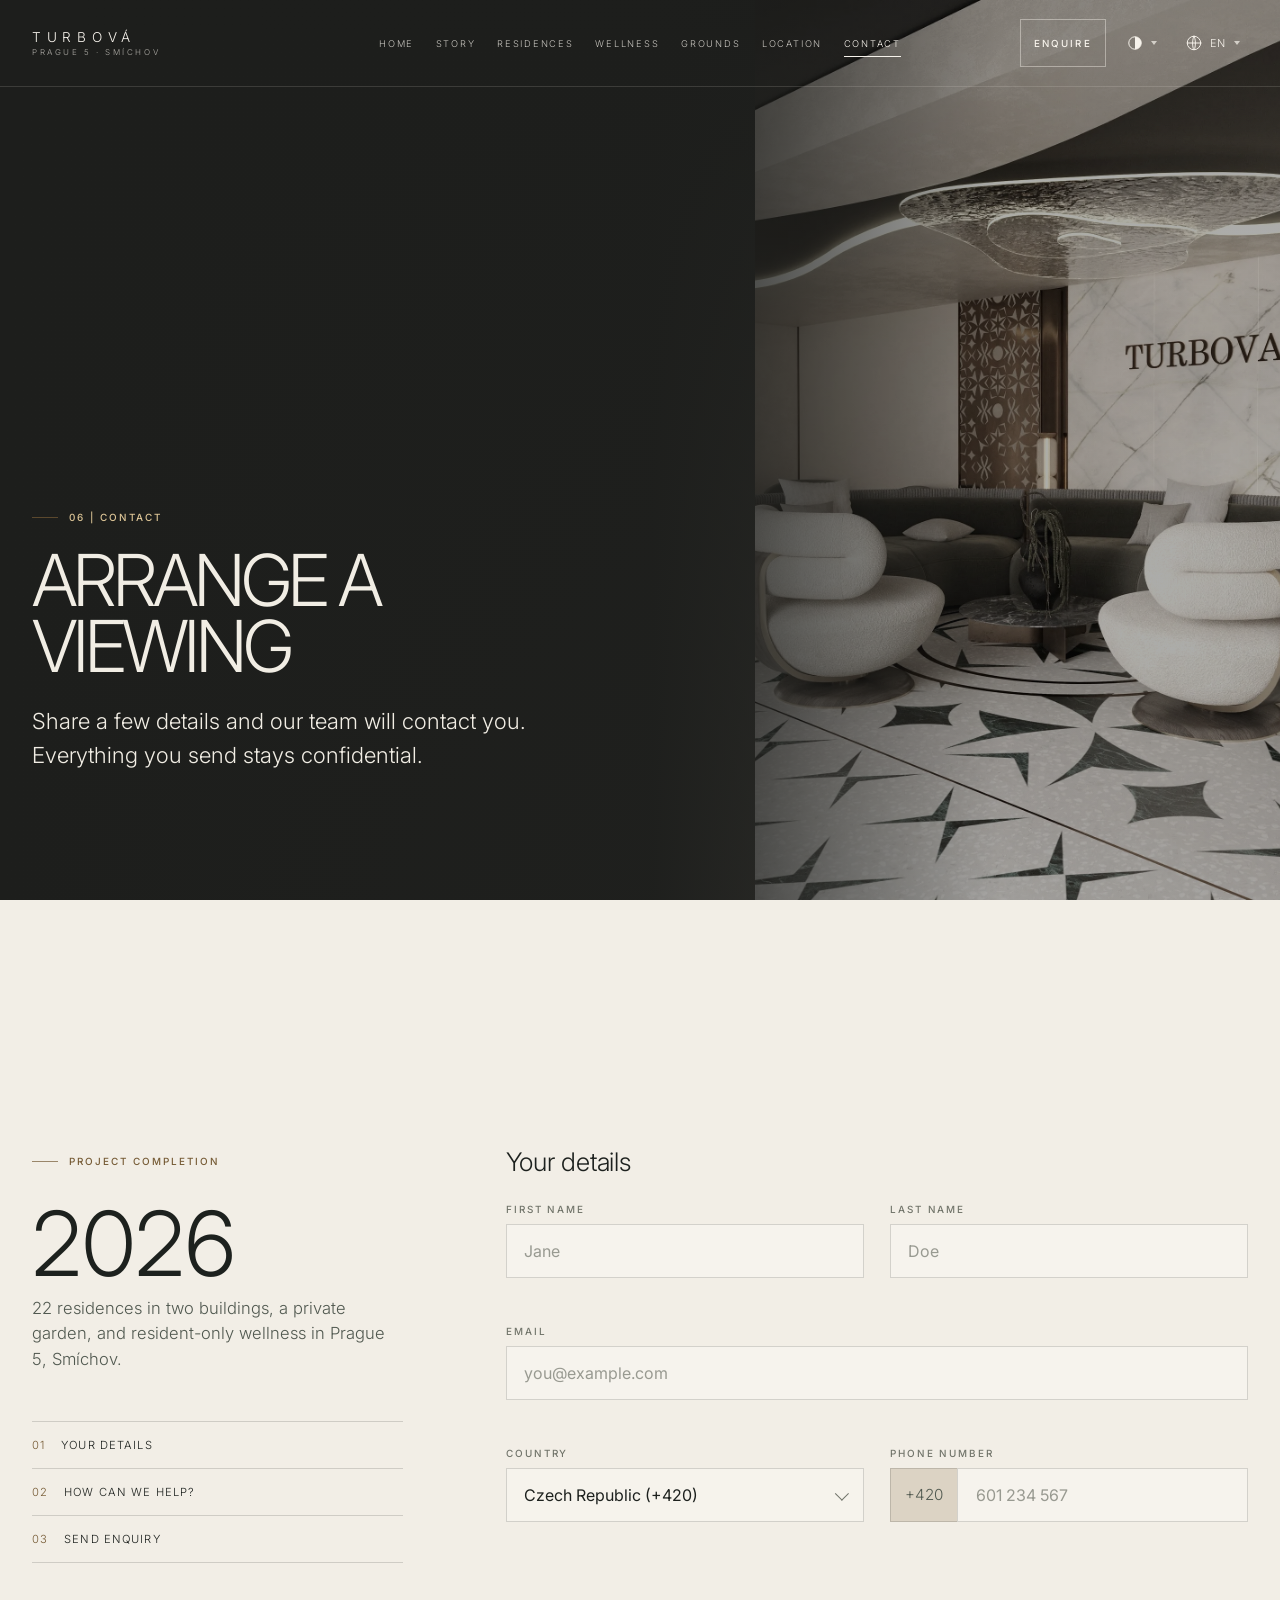
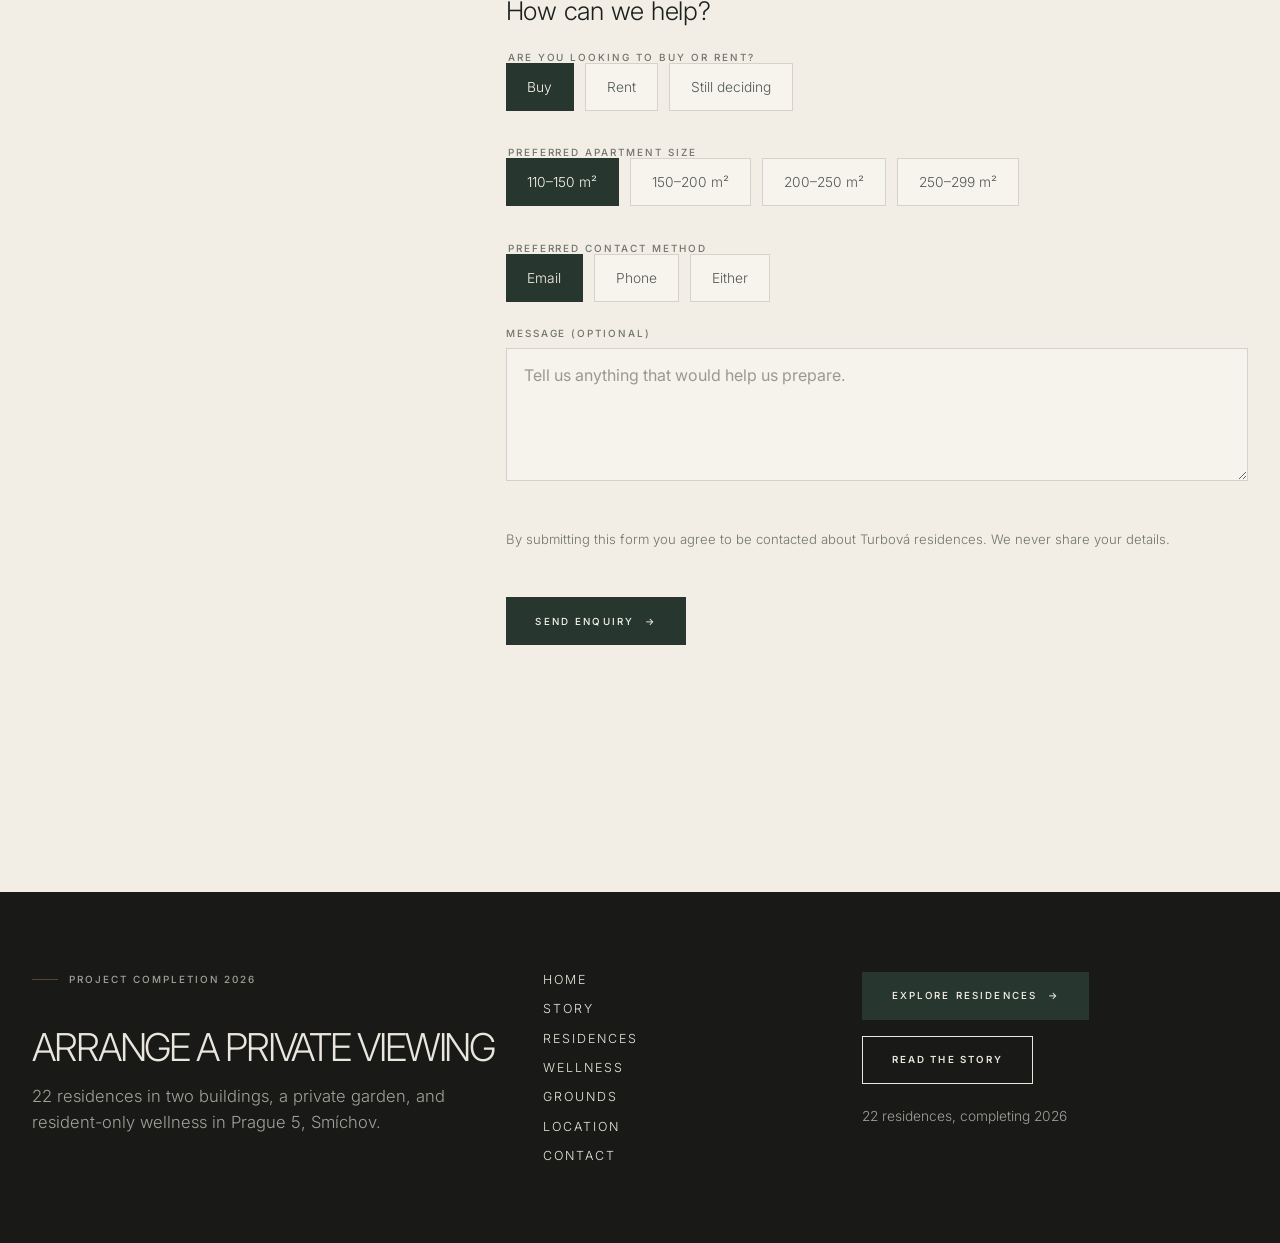
==== commit 6b1ff2e6: "Redesign site with architectural editorial system" ====
--- a/contact.html
+++ b/contact.html
@@ -11,12 +11,12 @@
     <link rel="preconnect" href="https://fonts.gstatic.com" crossorigin />
     <link rel="stylesheet" href="https://fonts.googleapis.com/css2?family=Inter:wght@300;400;500;600&display=swap" media="print" onload="this.media='all'" />
     <noscript><link rel="stylesheet" href="https://fonts.googleapis.com/css2?family=Inter:wght@300;400;500;600&display=swap" /></noscript>
-    <link rel="stylesheet" href="assets/styles/styles.css?v=1c4f0d797b" />
+    <link rel="stylesheet" href="assets/styles/styles.css?v=dd2477962c" />
   </head>
   <body data-page="contact">
     <div class="page-transition" aria-hidden="true"></div>
     <div id="site-shell"></div>
     <script defer src="assets/scripts/site-data-contact.js?v=7f67ac21fa"></script>
-    <script defer src="assets/scripts/app.js?v=bca47e36cb"></script>
+    <script defer src="assets/scripts/app.js?v=7b61da5493"></script>
   </body>
 </html>
--- a/assets/styles/styles.css
+++ b/assets/styles/styles.css
@@ -3611,3 +3611,600 @@
   .contact-shell__intro { grid-template-columns: 1fr; }
   .contact-shell__intro ol { grid-column: auto; }
 }
+
+/* =====================================================================
+   Turbová — architectural editorial system
+   Direction: a precise, dark mineral field; hard grid lines; spare labels;
+   and imagery that behaves as a structural panel instead of a rounded card.
+   ===================================================================== */
+:root:root,
+:root:root[data-theme="night"],
+:root:root[data-theme="trnka"],
+:root:root[data-theme="vineyard"] {
+  --paper: #d8d4cb;
+  --paper-warm: #c7c1b5;
+  --paper-deep: #aaa398;
+  --paper-rgb: 216, 212, 203;
+  --ink: #181917;
+  --ink-rgb: 24, 25, 23;
+  --ink-soft: #373833;
+  --muted: #625f57;
+  --muted-rgb: 98, 95, 87;
+  --forest: #212b25;
+  --forest-deep: #151b17;
+  --forest-rgb: 33, 43, 37;
+  --brass: #b59a69;
+  --brass-soft: #d1bd94;
+  --brass-rgb: 181, 154, 105;
+  --accent-fill-bg: #1e2923;
+  --accent-fill-bg-hover: #303d35;
+  --accent-fill-ink: #f1eee5;
+  --surface-rgb: 233, 229, 220;
+  --line: rgba(24, 25, 23, 0.22);
+  --line-soft: rgba(24, 25, 23, 0.11);
+  --radius-xl: 0;
+  --radius-lg: 0;
+  --radius-md: 0;
+  --container: min(1440px, calc(100vw - 64px));
+  --gutter: 32px;
+  --serif: "Helvetica Neue", "Avenir Next", "Inter", Arial, sans-serif;
+  --sans: "Helvetica Neue", "Avenir Next", "Inter", Arial, sans-serif;
+  --section-gap: 0;
+  --page-pad-top: 0;
+  --page-pad-bottom: 0;
+}
+
+html { background: var(--paper); }
+body { background: var(--paper); }
+body::before {
+  background:
+    linear-gradient(90deg, rgba(255, 255, 255, 0.14) 1px, transparent 1px) 0 0 / 25% 100%,
+    linear-gradient(180deg, #e3e0d8 0%, var(--paper) 100%);
+}
+body::after,
+.ambient { display: none; }
+
+h1,
+h2,
+h3 {
+  font-family: var(--sans);
+  font-weight: 300;
+  letter-spacing: -0.055em;
+}
+
+h1,
+h2 { text-transform: uppercase; }
+h1 { line-height: 0.92; }
+h2 { line-height: 0.94; }
+p { line-height: 1.55; }
+.eyebrow,
+.field__label {
+  font-size: 0.62rem;
+  font-weight: 500;
+  letter-spacing: 0.2em;
+}
+
+/* Navigation is a fine, utilitarian rule over the composition. */
+.site-header {
+  position: absolute;
+  top: 0;
+  left: 0;
+  box-sizing: border-box;
+  width: 100%;
+  margin: 0;
+  padding: 1.2rem var(--gutter);
+  border-bottom: 1px solid rgba(239, 236, 227, 0.15);
+  color: #f5f1e8;
+  z-index: 80;
+}
+.site-header::before { display: none; }
+.site-header.is-stuck {
+  position: fixed;
+  padding: 0.9rem var(--gutter);
+  background: rgba(25, 26, 24, 0.96);
+  border-color: rgba(239, 236, 227, 0.18);
+  backdrop-filter: none;
+  -webkit-backdrop-filter: none;
+}
+.brandmark { gap: 2px; }
+.brandmark-word { font-size: 0.85rem; letter-spacing: 0.42em; }
+.brandmark-sub { color: currentColor; opacity: 0.68; font-size: 0.5rem; letter-spacing: 0.32em; }
+.desktop-nav { position: absolute; left: 50%; transform: translateX(-50%); gap: 1.35rem; }
+.nav-link { padding: 0; color: inherit; font-size: 0.58rem; letter-spacing: 0.19em; }
+.nav-link::after { left: 0; right: 0; bottom: -0.55rem; background: currentColor; }
+.header-actions { gap: 0.75rem; }
+.button-enquire,
+.lang-globe,
+.theme-globe { color: inherit; border-color: rgba(239, 236, 227, 0.35); }
+.button-enquire { min-height: 34px; padding: 0.45rem 0.8rem; border-radius: 0; font-size: 0.56rem; }
+.theme-menu,
+.lang-menu { border-radius: 0; box-shadow: 0 18px 42px rgba(0, 0, 0, 0.24); }
+
+/* Shared controls: squared and precise, with no decorative volume. */
+.button,
+.button-primary,
+.button-secondary,
+.button-ghost {
+  min-height: 48px;
+  border-radius: 0;
+  box-shadow: none;
+  font-size: 0.61rem;
+  letter-spacing: 0.22em;
+}
+.button-primary { background: var(--accent-fill-bg); }
+.button-secondary,
+.button-ghost {
+  color: inherit;
+  border-color: currentColor;
+  background: transparent;
+}
+.text-link {
+  display: inline-flex;
+  align-items: center;
+  gap: 0.8rem;
+  padding-bottom: 0.55rem;
+  border-bottom: 1px solid currentColor;
+  color: inherit;
+  font-size: 0.62rem;
+  font-weight: 500;
+  letter-spacing: 0.2em;
+  text-transform: uppercase;
+}
+
+/* Home: a two-panel title page, based on an architectural drawing board. */
+.page.page-home {
+  width: 100%;
+  padding: 0;
+  overflow: clip;
+  background: var(--paper);
+}
+.arrival-hero {
+  position: relative;
+  display: grid;
+  min-height: max(46rem, 100svh);
+  margin: 0;
+  overflow: hidden;
+  isolation: isolate;
+  color: #f1ede4;
+  background:
+    linear-gradient(90deg, rgba(255, 255, 255, 0.08) 1px, transparent 1px) 0 0 / 33.333% 100%,
+    linear-gradient(180deg, #1d1e1c 0%, #383832 100%);
+}
+.arrival-hero__media {
+  position: absolute;
+  top: 0;
+  right: 0;
+  bottom: 0;
+  left: auto;
+  width: 38%;
+  margin: 0;
+  z-index: -3;
+}
+.arrival-hero__media img {
+  width: 100%;
+  height: 100%;
+  object-fit: cover;
+  object-position: 62% center;
+  filter: saturate(0.62) contrast(1.04);
+}
+.arrival-hero__veil {
+  inset: 0;
+  background: linear-gradient(90deg, #1d1e1c 0%, rgba(29, 30, 28, 0.96) 47%, rgba(29, 30, 28, 0.24) 73%, rgba(29, 30, 28, 0.06) 100%);
+  z-index: -2;
+}
+.arrival-hero::before {
+  content: "";
+  position: absolute;
+  inset: 0;
+  z-index: -1;
+  pointer-events: none;
+  background:
+    linear-gradient(90deg, transparent calc(50% - 0.5px), rgba(237, 234, 224, 0.15) 50%, transparent calc(50% + 0.5px)),
+    linear-gradient(180deg, transparent 50%, rgba(237, 234, 224, 0.12) calc(50% + 1px), transparent calc(50% + 2px));
+}
+.arrival-hero__wordmark {
+  position: absolute;
+  top: clamp(5rem, 13vh, 8rem);
+  left: max(var(--gutter), calc((100vw - 1440px) / 2));
+  z-index: 1;
+  color: rgba(240, 236, 225, 0.91);
+  font-family: var(--sans);
+  font-size: clamp(4rem, 10vw, 10rem);
+  font-weight: 200;
+  line-height: 0.75;
+  letter-spacing: 0.05em;
+}
+.arrival-hero__archive {
+  position: absolute;
+  top: 34%;
+  left: 37%;
+  z-index: 1;
+  width: clamp(6.5rem, 10vw, 10rem);
+  aspect-ratio: 4 / 5;
+  margin: 0;
+  overflow: hidden;
+  border: 1px solid rgba(240, 236, 225, 0.2);
+}
+.arrival-hero__archive img {
+  width: 100%;
+  height: 100%;
+  object-fit: cover;
+  filter: grayscale(1) contrast(1.2) brightness(0.72);
+}
+.arrival-hero__content {
+  display: grid;
+  align-content: end;
+  gap: 1.1rem;
+  width: min(24rem, calc(100% - 64px));
+  margin: 0 0 clamp(3.5rem, 6vh, 5rem) max(var(--gutter), calc((100vw - 1440px) / 2));
+  z-index: 2;
+}
+.arrival-hero__content .eyebrow { margin: 0; color: #dfc99d; }
+.arrival-hero__content h1 {
+  max-width: 10ch;
+  color: inherit;
+  font-size: clamp(2.4rem, 4.4vw, 4.9rem);
+  letter-spacing: -0.065em;
+}
+.arrival-hero__content .lead {
+  max-width: 31rem;
+  color: inherit;
+  font-size: clamp(1rem, 1.4vw, 1.25rem);
+}
+.arrival-hero__content .description {
+  max-width: 27rem;
+  color: rgba(241, 237, 228, 0.72);
+  font-size: 0.86rem;
+}
+.arrival-hero__content .hero-actions { padding-top: 1rem; }
+.arrival-hero__facts {
+  right: max(var(--gutter), calc((100vw - 1440px) / 2));
+  bottom: 2rem;
+  left: auto;
+  width: min(28rem, 32vw);
+  display: grid;
+  grid-template-columns: repeat(2, minmax(0, 1fr));
+  border-top: 1px solid rgba(241, 237, 228, 0.3);
+  border-left: 1px solid rgba(241, 237, 228, 0.18);
+}
+.arrival-hero__facts span {
+  min-height: 2.8rem;
+  padding: 0.75rem 0.75rem 0.35rem;
+  border-right: 1px solid rgba(241, 237, 228, 0.18);
+  border-bottom: 1px solid rgba(241, 237, 228, 0.18);
+  font-size: 0.55rem;
+  letter-spacing: 0.16em;
+}
+
+.page-home .metric-strip {
+  width: 100%;
+  margin: 0;
+  padding: 0 max(var(--gutter), calc((100vw - 1440px) / 2));
+  box-sizing: border-box;
+  background: #20211e;
+  border: 0;
+  color: #eeebe3;
+}
+.page-home .metric-card {
+  min-height: 10rem;
+  padding: 1.5rem 1.75rem;
+  border-color: rgba(239, 235, 226, 0.18);
+}
+.page-home .metric-card:first-child { padding-left: 0; }
+.page-home .metric-card strong { color: inherit; font-family: var(--sans); font-size: clamp(2rem, 3vw, 3.3rem); font-weight: 300; }
+.page-home .metric-card span { color: rgba(239, 235, 226, 0.65); font-size: 0.6rem; letter-spacing: 0.16em; text-transform: uppercase; }
+
+.home-premise,
+.home-project-proof,
+.home-history,
+.home-enquiry {
+  box-sizing: border-box;
+  width: min(1440px, calc(100vw - 64px));
+  margin: 0 auto;
+}
+.home-premise {
+  display: grid;
+  grid-template-columns: 4fr 8fr;
+  gap: clamp(2rem, 7vw, 9rem);
+  align-items: center;
+  padding: clamp(7rem, 13vw, 14rem) 0;
+}
+.home-premise__copy { max-width: 24rem; }
+.home-premise__copy h2,
+.home-history h2,
+.home-enquiry h2 {
+  margin: 0.9rem 0 1.5rem;
+  font-size: clamp(3rem, 6.1vw, 7rem);
+}
+.home-premise__media { margin: 0; position: relative; }
+.home-premise__media img { display: block; width: 100%; aspect-ratio: 16 / 9; object-fit: cover; filter: saturate(0.7) contrast(1.05); }
+.home-premise__media figcaption,
+.chapter-editorial__media figcaption {
+  right: 0;
+  bottom: 0;
+  padding: 0.65rem 0.85rem;
+  color: #ebe6dc;
+  background: #20211e;
+  font-size: 0.56rem;
+  letter-spacing: 0.18em;
+}
+.home-project-proof {
+  display: grid;
+  grid-template-columns: 3fr 9fr;
+  gap: 2rem;
+  align-items: end;
+  padding: clamp(5rem, 10vw, 10rem) 0;
+  border-top: 1px solid var(--line);
+  border-bottom: 1px solid var(--line);
+}
+.home-project-proof > .eyebrow { margin: 0; }
+.home-project-proof__title { display: grid; grid-template-columns: minmax(8rem, 2fr) 6fr; gap: clamp(1.5rem, 4vw, 4rem); align-items: end; }
+.home-project-proof__title > span { color: var(--forest); font-size: clamp(7rem, 17vw, 18rem); line-height: 0.66; font-weight: 200; letter-spacing: -0.1em; }
+.home-project-proof h2 { margin-bottom: 1.2rem; font-size: clamp(3rem, 5.5vw, 6.5rem); }
+.home-project-proof p { max-width: 28rem; margin-bottom: 1.5rem; }
+
+.home-scene { min-height: min(52rem, 92svh); }
+.home-scene__media img { filter: saturate(0.5) brightness(0.7) contrast(1.1); }
+.home-scene::before { background: linear-gradient(90deg, rgba(15, 18, 16, 0.94), rgba(15, 18, 16, 0.2) 70%); }
+.home-scene__overlay { width: min(1440px, calc(100vw - 64px)); padding: clamp(6rem, 11vw, 10rem) 0; }
+.home-scene__overlay h2 { margin: 0.8rem 0 1.2rem; font-size: clamp(3rem, 6vw, 7rem); }
+.home-split {
+  width: 100%;
+  min-height: min(46rem, 76svh);
+  margin: 0;
+  display: grid;
+  grid-template-columns: 1fr 1fr;
+  gap: 0;
+  background: #242521;
+}
+.home-split__media { margin: 0; }
+.home-split__media img { width: 100%; height: 100%; min-height: 38rem; object-fit: cover; filter: saturate(0.63); }
+.home-split__copy {
+  box-sizing: border-box;
+  display: grid;
+  align-content: center;
+  justify-items: start;
+  gap: 1rem;
+  padding: clamp(4rem, 8vw, 9rem) max(32px, calc((100vw - 1440px) / 2));
+  color: #ece8df;
+}
+.home-split--grounds .home-split__copy { padding-left: clamp(3rem, 8vw, 9rem); }
+.home-split--location { background: #d5d1c8; color: var(--ink); }
+.home-split--location .home-split__copy { color: var(--ink); padding-right: clamp(3rem, 8vw, 9rem); }
+.home-split h2 { margin: 0.4rem 0 0.8rem; font-size: clamp(3rem, 5.8vw, 6.5rem); }
+.home-split p { max-width: 25rem; color: inherit; opacity: 0.78; }
+.home-history {
+  display: grid;
+  grid-template-columns: 7fr 5fr;
+  width: 100%;
+  min-height: 48rem;
+  padding: 0;
+  color: #ece8df;
+  background: #1d211e;
+}
+.home-history__media { margin: 0; }
+.home-history__media img { width: 100%; height: 100%; min-height: 48rem; object-fit: cover; filter: grayscale(0.2) saturate(0.55); }
+.home-history__copy { box-sizing: border-box; align-self: center; padding: clamp(4rem, 7vw, 8rem); }
+.home-history .section-heading { margin-bottom: 2rem; }
+.home-history .section-copy { color: rgba(236, 232, 223, 0.7); }
+.home-history .detail-card-grid { margin: 2rem 0; border-color: rgba(236, 232, 223, 0.25); }
+.home-history .detail-card { border-color: rgba(236, 232, 223, 0.18); }
+.home-history .detail-card h3 { color: inherit; }
+.home-history .detail-card p { color: rgba(236, 232, 223, 0.64); }
+.home-enquiry {
+  display: grid;
+  grid-template-columns: 3fr 7fr 2fr;
+  gap: 2rem;
+  align-items: end;
+  padding: clamp(5rem, 10vw, 11rem) 0;
+}
+.home-enquiry .eyebrow { margin: 0; }
+.home-enquiry h2 { margin: 0; }
+.home-enquiry > p { grid-column: 2; max-width: 28rem; }
+.home-enquiry .button { grid-column: 3; align-self: end; }
+
+/* Story, chapters, and contact use the same mineral title-page construction. */
+.page.page-story,
+.page.page-chapter,
+.page.page-contact { width: 100%; padding: 0; }
+.story-cover,
+.chapter-cover,
+.contact-cover {
+  min-height: max(46rem, 100svh);
+  background: linear-gradient(180deg, #1c1d1b, #3a3934);
+}
+.story-cover__media,
+.chapter-cover__media,
+.contact-cover__media {
+  right: 0;
+  left: auto;
+  width: 41%;
+  z-index: -2;
+}
+.story-cover__media img,
+.chapter-cover__media img,
+.contact-cover__media img { filter: saturate(0.55) contrast(1.08) brightness(0.78); }
+.story-cover__scrim,
+.chapter-cover__scrim,
+.contact-cover__scrim {
+  background: linear-gradient(90deg, #1d1e1c 0%, rgba(29, 30, 28, 0.94) 51%, rgba(29, 30, 28, 0.16) 78%);
+}
+.story-cover::before,
+.chapter-cover::before,
+.contact-cover::before {
+  content: "";
+  position: absolute;
+  inset: 0;
+  pointer-events: none;
+  background: linear-gradient(90deg, transparent calc(50% - 0.5px), rgba(239, 235, 225, 0.12) 50%, transparent calc(50% + 0.5px));
+}
+.story-cover__copy,
+.chapter-cover__copy,
+.contact-cover__copy {
+  box-sizing: border-box;
+  width: min(34rem, calc(100vw - 64px));
+  margin-left: max(var(--gutter), calc((100vw - 1440px) / 2));
+  padding: 11rem 0 8rem;
+}
+.story-cover__copy h1,
+.chapter-cover__copy h1,
+.contact-cover__copy h1 {
+  max-width: 9ch;
+  color: #f1ede4;
+  font-size: clamp(3rem, 5.6vw, 6rem);
+}
+.story-cover__copy .lead,
+.chapter-cover__copy .lead,
+.contact-cover__copy .lead { color: #f1ede4; }
+.story-cover__copy .description { color: rgba(241, 237, 228, 0.72); }
+.story-cover__copy .eyebrow,
+.chapter-cover__copy .eyebrow,
+.contact-cover__copy .eyebrow { color: #dec697; }
+.story-cover__chapter { color: rgba(240, 236, 226, 0.12); font-family: var(--sans); font-weight: 200; letter-spacing: -0.1em; }
+.chapter-cover__index { color: #e9e2d4; }
+.chapter-cover__index i { background: rgba(233, 226, 212, 0.65); }
+
+.page-story .story-prologue,
+.chapter-editorial,
+.chapter-information,
+.chapter-gallery,
+.contact-shell { width: min(1440px, calc(100vw - 64px)); }
+.story-prologue { padding: clamp(7rem, 13vw, 14rem) 0; }
+.story-prologue__heading,
+.chapter-features__heading,
+.chapter-gallery .section-heading { grid-template-columns: 3fr 9fr; }
+.story-prologue__heading h2,
+.chapter-features__heading h2,
+.chapter-gallery h2 { font-size: clamp(3rem, 6vw, 7rem); }
+.story-prologue__profiles { gap: clamp(2rem, 6vw, 8rem); }
+.archive-card__media,
+.chapter-editorial__media,
+.gallery-card { border-radius: 0; }
+.archive-card__media img,
+.chapter-editorial__media img,
+.gallery-card img { filter: saturate(0.68); }
+.story-timeline { margin-top: clamp(5rem, 10vw, 10rem); }
+.story-timeline__item { min-height: 12rem; }
+
+.chapter-metrics { width: min(1440px, calc(100vw - 64px)); }
+.chapter-editorial { padding: clamp(7rem, 13vw, 14rem) 0; }
+.chapter-editorial__copy h2 { margin: 0.8rem 0 1.6rem; font-size: clamp(3rem, 5vw, 6rem); }
+.chapter-features { padding: clamp(6rem, 11vw, 12rem) max(32px, calc((100vw - 1440px) / 2)); background: #1e2822; }
+.chapter-features__rail { grid-template-columns: repeat(4, minmax(0, 1fr)); }
+.chapter-feature { min-height: 22rem; border-color: rgba(241, 237, 228, 0.18); }
+.chapter-feature + .chapter-feature { border-color: rgba(241, 237, 228, 0.18); }
+.chapter-feature h3 { font-size: clamp(1.4rem, 2.4vw, 2.5rem); }
+.chapter-information { padding-top: clamp(6rem, 11vw, 12rem); }
+.chapter-gallery { padding-bottom: clamp(6rem, 11vw, 12rem); }
+.gallery-grid { gap: 1px; background: var(--paper-deep); }
+.gallery-card { margin: 0 !important; background: var(--paper-deep); }
+.enquiry-band,
+.quote-panel { width: min(1440px, calc(100vw - 64px)); margin-inline: auto; }
+.quote-panel { padding: clamp(6rem, 11vw, 12rem) 0; }
+
+.contact-shell { padding: clamp(7rem, 13vw, 14rem) 0; }
+.contact-shell__intro > strong { font-family: var(--sans); font-weight: 300; font-size: clamp(4rem, 7vw, 8rem); line-height: 0.8; }
+.field__input,
+.choice-chip span { border-radius: 0; }
+.contact-form__group { border-color: var(--line); }
+
+.site-footer {
+  width: 100%;
+  box-sizing: border-box;
+  margin: 0;
+  padding: 5rem max(var(--gutter), calc((100vw - 1440px) / 2));
+  background: #191a18;
+  color: #eae6dd;
+  border: 0;
+}
+.site-footer p,
+.site-footer .footer-note { color: rgba(234, 230, 221, 0.66); }
+.site-footer .footer-link { color: inherit; }
+
+@media (max-width: 860px) {
+  :root:root,
+  :root:root[data-theme="night"],
+  :root:root[data-theme="trnka"],
+  :root:root[data-theme="vineyard"] { --gutter: 20px; --container: calc(100vw - 40px); }
+  .site-header { padding: 1rem var(--gutter); }
+  .desktop-nav,
+  .button-enquire { display: none; }
+  .site-header .header-actions { margin-left: auto; }
+  .menu-button { display: inline-flex; }
+  .menu-button span { background: currentColor; }
+  .arrival-hero,
+  .story-cover,
+  .chapter-cover { min-height: 100svh; }
+  .arrival-hero__media,
+  .story-cover__media,
+  .chapter-cover__media,
+  .contact-cover__media { width: 100%; }
+  .arrival-hero__veil,
+  .story-cover__scrim,
+  .chapter-cover__scrim,
+  .contact-cover__scrim { background: linear-gradient(180deg, rgba(24, 25, 23, 0.38), rgba(24, 25, 23, 0.92) 72%, #1c1d1b 100%); }
+  .arrival-hero::before,
+  .story-cover::before,
+  .chapter-cover::before,
+  .contact-cover::before { background: linear-gradient(90deg, transparent calc(50% - 0.5px), rgba(239, 235, 225, 0.1) 50%, transparent calc(50% + 0.5px)); }
+  .arrival-hero__wordmark { top: 22%; left: var(--gutter); font-size: clamp(3rem, 15vw, 5.5rem); }
+  .arrival-hero__archive { display: none; }
+  .arrival-hero__content,
+  .story-cover__copy,
+  .chapter-cover__copy,
+  .contact-cover__copy { width: calc(100vw - 40px); margin: auto var(--gutter) 7rem; padding: 0; }
+  .arrival-hero__content { align-self: end; }
+  .arrival-hero__content h1,
+  .story-cover__copy h1,
+  .chapter-cover__copy h1,
+  .contact-cover__copy h1 { font-size: clamp(2.5rem, 11vw, 4rem); }
+  .arrival-hero__facts { right: var(--gutter); bottom: 1.25rem; left: var(--gutter); width: auto; }
+  .page-home .metric-strip { padding-inline: var(--gutter); }
+  .page-home .metric-card { min-height: auto; padding: 1.25rem 0; }
+  .home-premise,
+  .home-project-proof,
+  .home-history,
+  .home-enquiry,
+  .page-story .story-prologue,
+  .chapter-editorial,
+  .chapter-information,
+  .chapter-gallery,
+  .contact-shell,
+  .enquiry-band,
+  .quote-panel { width: calc(100vw - 40px); }
+  .home-premise,
+  .home-project-proof,
+  .home-history,
+  .home-enquiry,
+  .home-split { grid-template-columns: 1fr; }
+  .home-premise { padding: 5rem 0; gap: 2.5rem; }
+  .home-project-proof { padding: 4.5rem 0; }
+  .home-project-proof__title { grid-template-columns: 1fr; }
+  .home-project-proof__title > span { font-size: clamp(7rem, 30vw, 11rem); }
+  .home-scene { min-height: 42rem; }
+  .home-scene__overlay { width: calc(100vw - 40px); }
+  .home-split--grounds .home-split__copy,
+  .home-split--location .home-split__copy { padding: 4rem 20px; }
+  .home-split__media img { min-height: 28rem; }
+  .home-history { width: 100%; }
+  .home-history__media img { min-height: 28rem; }
+  .home-history__copy { padding: 4rem 20px; }
+  .home-enquiry { padding: 5rem 0; gap: 1.5rem; }
+  .home-enquiry > p,
+  .home-enquiry .button { grid-column: auto; }
+  .story-prologue__heading,
+  .chapter-features__heading,
+  .chapter-gallery .section-heading { grid-template-columns: 1fr; gap: 1rem; }
+  .story-prologue,
+  .chapter-editorial,
+  .contact-shell { padding: 5rem 0; }
+  .story-prologue__profiles,
+  .chapter-editorial,
+  .contact-shell { grid-template-columns: 1fr; }
+  .chapter-features { padding: 5rem 20px; }
+  .chapter-features__rail { grid-template-columns: 1fr; }
+  .chapter-feature,
+  .chapter-feature + .chapter-feature { min-height: 15rem; padding: 1.25rem 0 1.75rem; border-right: 0; border-top: 1px solid rgba(241, 237, 228, 0.18); }
+  .chapter-gallery { padding-bottom: 5rem; }
+  .site-footer { grid-template-columns: 1fr; padding: 4rem 20px; }
+}
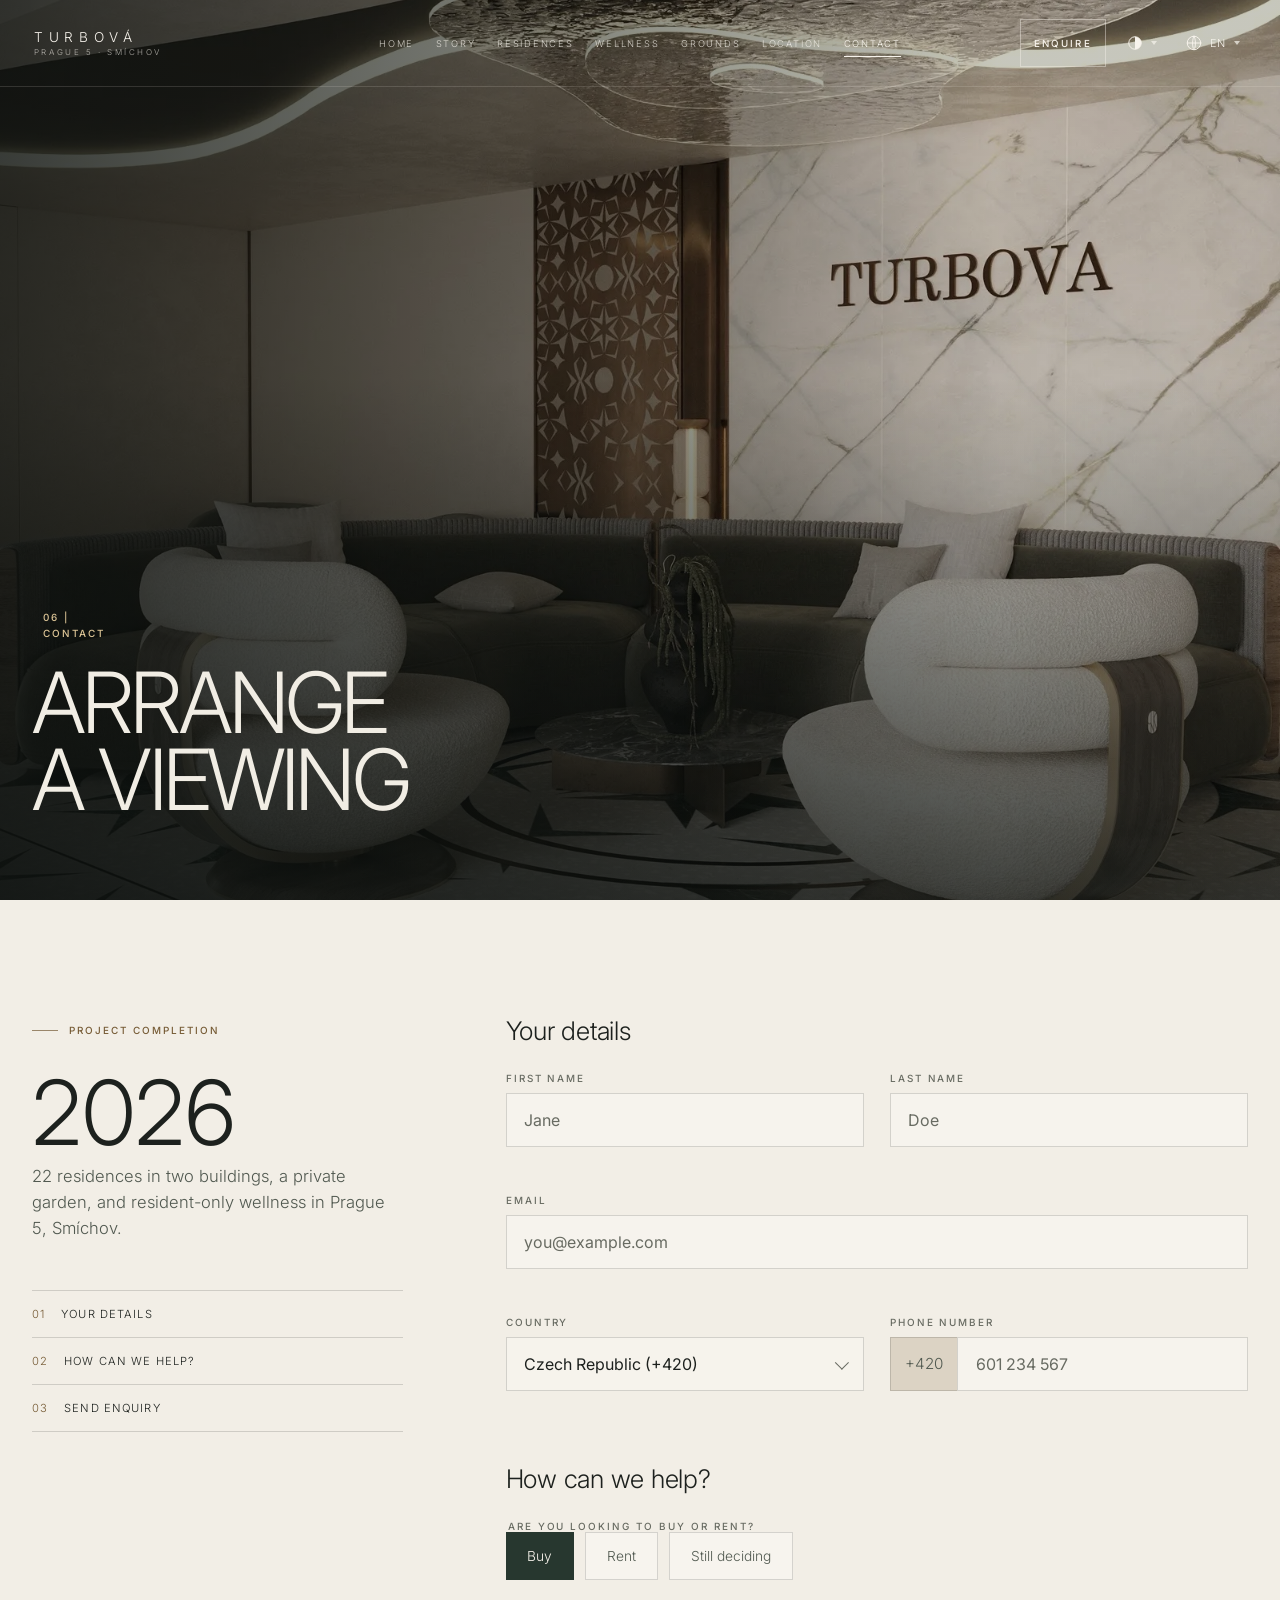
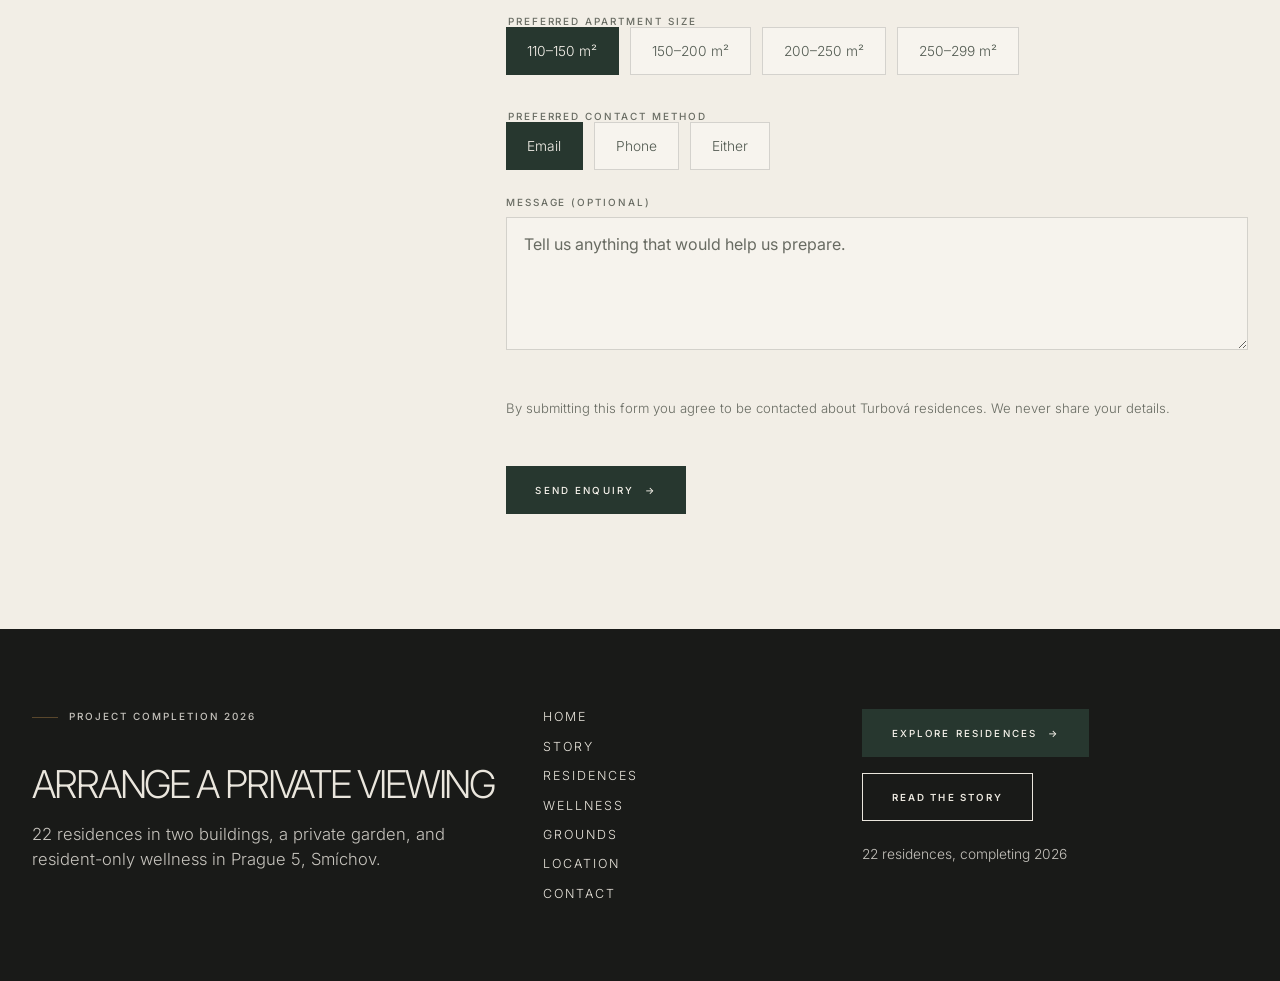
==== commit 577ad7bf: "Unify page layouts and remove repeated content" ====
--- a/contact.html
+++ b/contact.html
@@ -11,12 +11,12 @@
     <link rel="preconnect" href="https://fonts.gstatic.com" crossorigin />
     <link rel="stylesheet" href="https://fonts.googleapis.com/css2?family=Inter:wght@300;400;500;600&display=swap" media="print" onload="this.media='all'" />
     <noscript><link rel="stylesheet" href="https://fonts.googleapis.com/css2?family=Inter:wght@300;400;500;600&display=swap" /></noscript>
-    <link rel="stylesheet" href="assets/styles/styles.css?v=dd2477962c" />
+    <link rel="stylesheet" href="assets/styles/styles.css?v=layout-20260814e" />
   </head>
   <body data-page="contact">
     <div class="page-transition" aria-hidden="true"></div>
     <div id="site-shell"></div>
     <script defer src="assets/scripts/site-data-contact.js?v=7f67ac21fa"></script>
-    <script defer src="assets/scripts/app.js?v=7b61da5493"></script>
+    <script defer src="assets/scripts/app.js?v=layout-20260814"></script>
   </body>
 </html>
--- a/assets/styles/styles.css
+++ b/assets/styles/styles.css
@@ -4208,3 +4208,998 @@
   .chapter-gallery { padding-bottom: 5rem; }
   .site-footer { grid-template-columns: 1fr; padding: 4rem 20px; }
 }
+
+/* ---------------------------------------------------------------------
+   Mobile finishing pass
+
+   These rules deliberately sit after the editorial system above. They make
+   the mobile composition predictable: the navigation always has an opaque
+   resting state after scroll, titles have enough measure for translated copy,
+   and dark editorial panels retain their intended contrast.  Keeping these
+   decisions together prevents a future desktop adjustment from reviving the
+   overlapping header and washed-out type visible in the previous build.
+   --------------------------------------------------------------------- */
+html,
+body { overflow-x: clip; }
+
+@media (max-width: 860px) {
+  .site-header.is-stuck {
+    position: fixed;
+    background: rgba(25, 26, 24, 0.98);
+    border-bottom-color: rgba(239, 236, 227, 0.22);
+  }
+
+  .site-header.is-stuck .brandmark,
+  .site-header.is-stuck .header-actions,
+  .site-header.is-stuck .menu-button {
+    color: #f5f1e8;
+  }
+
+  .arrival-hero__content {
+    /* Leave a real visual interval above the specification grid. */
+    margin-bottom: 9.25rem;
+  }
+
+  .arrival-hero__content h1 {
+    max-width: none;
+    text-wrap: balance;
+  }
+
+  .story-cover__copy h1,
+  .chapter-cover__copy h1,
+  .contact-cover__copy h1 {
+    max-width: 13ch;
+    text-wrap: balance;
+  }
+
+  .arrival-hero__facts {
+    bottom: 1.25rem;
+  }
+
+  .arrival-hero__facts span {
+    display: flex;
+    align-items: center;
+    min-height: 3.1rem;
+    padding: 0.65rem 0.7rem;
+    line-height: 1.35;
+  }
+
+  .home-split--grounds,
+  .home-split--grounds .home-split__copy {
+    background: #242521;
+    color: #ece8df;
+  }
+
+  .home-split--grounds h2,
+  .home-split--grounds .text-link { color: #f5f1e8; }
+
+  .home-split--grounds p { color: rgba(236, 232, 223, 0.8); }
+
+  .story-timeline {
+    grid-auto-columns: minmax(10.5rem, 52vw);
+    margin-top: 3.5rem;
+    scroll-snap-type: x mandatory;
+  }
+
+  .story-timeline__item {
+    min-height: 8.75rem;
+    padding: 1.15rem 1.1rem 1.25rem 0;
+    scroll-snap-align: start;
+  }
+
+  .story-timeline__item strong {
+    font-size: 1.45rem;
+    line-height: 1;
+  }
+
+  .story-timeline__item span {
+    line-height: 1.45;
+  }
+}
+
+/* ---------------------------------------------------------------------
+   Layout, carousel and timeline refinements
+
+   These rules intentionally close the stylesheet. Earlier art-direction
+   passes use high-specificity theme tokens, so the responsive grid is
+   resolved here at the same level instead of relying on source order alone.
+   --------------------------------------------------------------------- */
+:root:root:root:root {
+  --muted: #686b62;
+  --muted-rgb: 104, 107, 98;
+}
+
+:root:root:root:root[data-theme="trnka"] {
+  --muted: #59655b;
+  --muted-rgb: 89, 101, 91;
+  --brass: #7c6230;
+  --brass-rgb: 124, 98, 48;
+}
+
+.field__input::placeholder {
+  color: var(--muted);
+  opacity: 1;
+}
+
+/* Carousel navigation reads as architectural side panels. It is introduced
+   on load by JavaScript, then gets out of the photography's way until hover,
+   touch or keyboard focus asks for it again. */
+.img-carousel .img-carousel__arrow {
+  width: clamp(3.75rem, 6vw, 5rem);
+  height: clamp(5rem, 9vw, 7rem);
+  border-radius: 0;
+  border-color: rgba(var(--media-light-rgb), 0.46);
+  color: rgb(var(--media-light-rgb));
+  background: rgba(var(--media-dark-rgb), 0.72);
+  -webkit-backdrop-filter: blur(5px);
+  backdrop-filter: blur(5px);
+  opacity: 0;
+  pointer-events: none;
+  transition:
+    opacity 0.6s var(--ease-soft),
+    transform 0.6s var(--ease-soft),
+    background 0.3s ease,
+    border-color 0.3s ease;
+}
+
+.img-carousel .img-carousel__arrow--prev {
+  left: 0;
+  border-left: 0;
+  transform: translate(-0.7rem, -50%);
+}
+
+.img-carousel .img-carousel__arrow--next {
+  right: 0;
+  border-right: 0;
+  transform: translate(0.7rem, -50%);
+}
+
+.img-carousel.is-controls-visible .img-carousel__arrow,
+.img-carousel:hover .img-carousel__arrow,
+.img-carousel .img-carousel__arrow:focus-visible {
+  opacity: 1;
+  pointer-events: auto;
+  transform: translate(0, -50%);
+}
+
+.img-carousel .img-carousel__arrow:hover {
+  background: rgba(var(--media-dark-rgb), 0.9);
+  border-color: rgb(var(--media-light-rgb));
+}
+
+.img-carousel .img-carousel__arrow span {
+  font-size: 1.2rem;
+}
+
+/* Vertical page travel drives a larger horizontal chronology. Reduced-motion
+   users retain a conventional, manually scrollable rail below. */
+.story-timeline-scroll {
+  position: relative;
+  width: 100%;
+  margin-top: clamp(5rem, 10vw, 10rem);
+}
+
+.story-timeline-scroll__sticky {
+  width: 100%;
+  overflow: hidden;
+}
+
+.story-timeline-scroll.is-scroll-bound .story-timeline-scroll__sticky {
+  position: sticky;
+  top: 76px;
+  height: calc(100svh - 96px);
+  min-height: 34rem;
+  display: grid;
+  align-items: center;
+}
+
+.story-timeline-scroll .story-timeline {
+  width: max-content;
+  margin: 0;
+  grid-auto-columns: clamp(17rem, 24vw, 23rem);
+  overflow: visible;
+  border-top-color: var(--line);
+  border-bottom: 1px solid var(--line);
+  transform: translate3d(var(--timeline-x, 0px), 0, 0);
+  will-change: transform;
+}
+
+.story-timeline-scroll .story-timeline__item {
+  min-height: clamp(22rem, 54svh, 32rem);
+  padding: clamp(1.5rem, 3vw, 2.5rem);
+  border-right-color: var(--line);
+}
+
+.story-timeline-scroll .story-timeline__item:first-child {
+  padding-left: clamp(1.5rem, 3vw, 2.5rem);
+  border-left: 1px solid var(--line);
+}
+
+.story-timeline-scroll .story-timeline__item strong {
+  color: var(--ink);
+  font-size: clamp(3rem, 5.5vw, 6rem);
+  line-height: 0.88;
+  letter-spacing: -0.065em;
+}
+
+.story-timeline-scroll .story-timeline__item span {
+  max-width: 19rem;
+  color: var(--ink-soft);
+  font-size: clamp(0.72rem, 1vw, 0.86rem);
+  line-height: 1.55;
+  letter-spacing: 0.12em;
+}
+
+.story-timeline-scroll:not(.is-scroll-bound) .story-timeline-scroll__sticky {
+  overflow-x: auto;
+  scrollbar-width: thin;
+}
+
+.story-timeline-scroll:not(.is-scroll-bound) .story-timeline {
+  transform: none;
+}
+
+/* Explicit dark-surface pairs prevent light-page tokens from leaking into
+   reverse story panels and other mineral sections. */
+.story-beat--reverse .story-beat__copy p {
+  color: rgba(247, 243, 236, 0.88);
+}
+
+.story-beat--reverse .story-beat__chips {
+  border-top-color: rgba(247, 243, 236, 0.32);
+}
+
+.story-beat--reverse .story-beat__chips span {
+  color: rgba(247, 243, 236, 0.9);
+  border-bottom-color: rgba(247, 243, 236, 0.2);
+}
+
+.story-beat--reverse .story-beat__chips span::before {
+  background: var(--brass-soft);
+}
+
+.chapter-feature p {
+  color: rgba(247, 243, 236, 0.82);
+}
+
+.page-chapter--location .chapter-feature p {
+  color: var(--ink-soft);
+}
+
+.home-history .section-copy,
+.home-history .detail-card p,
+.site-footer p,
+.site-footer .footer-note {
+  color: rgba(247, 243, 236, 0.78);
+}
+
+.home-split--grounds p {
+  color: rgba(247, 243, 236, 0.86);
+  opacity: 1;
+}
+
+@media (hover: none) {
+  .img-carousel .img-carousel__arrow {
+    opacity: 0;
+    pointer-events: none;
+  }
+
+  .img-carousel.is-controls-visible .img-carousel__arrow,
+  .img-carousel .img-carousel__arrow:focus-visible {
+    opacity: 1;
+    pointer-events: auto;
+    transform: translate(0, -50%);
+  }
+}
+
+@media (max-width: 860px) {
+  :root:root:root:root,
+  :root:root:root:root[data-theme="night"],
+  :root:root:root:root[data-theme="trnka"],
+  :root:root:root:root[data-theme="vineyard"] {
+    --gutter: 24px;
+    --container: calc(100vw - 48px);
+  }
+
+  .arrival-hero__content,
+  .story-cover__copy,
+  .chapter-cover__copy,
+  .contact-cover__copy {
+    width: var(--container);
+    margin-right: auto;
+    margin-left: auto;
+  }
+
+  .arrival-hero__facts {
+    right: var(--gutter);
+    left: var(--gutter);
+  }
+
+  .page-home .metric-strip {
+    padding-right: var(--gutter);
+    padding-left: var(--gutter);
+  }
+
+  .home-premise,
+  .home-project-proof,
+  .home-enquiry,
+  .home-scene__overlay,
+  .page-story .story-prologue,
+  .chapter-editorial,
+  .chapter-information,
+  .chapter-gallery,
+  .contact-shell,
+  .enquiry-band,
+  .quote-panel {
+    width: var(--container);
+  }
+
+  .page.page-story .story-beat {
+    width: 100%;
+  }
+
+  .page.page-story .story-beat .story-beat__copy {
+    padding-right: var(--gutter);
+    padding-left: var(--gutter);
+  }
+
+  .home-split--grounds .home-split__copy,
+  .home-split--location .home-split__copy,
+  .home-history__copy,
+  .story-beat__copy,
+  .chapter-features,
+  .site-footer {
+    padding-right: var(--gutter);
+    padding-left: var(--gutter);
+  }
+
+  .story-timeline-scroll {
+    margin-top: 4rem;
+  }
+
+  .story-timeline-scroll.is-scroll-bound .story-timeline-scroll__sticky {
+    top: 64px;
+    height: calc(100svh - 80px);
+    min-height: 31rem;
+  }
+
+  .story-timeline-scroll .story-timeline {
+    grid-auto-columns: clamp(15.5rem, 68vw, 18.5rem);
+    scroll-snap-type: none;
+  }
+
+  .story-timeline-scroll .story-timeline__item,
+  .story-timeline-scroll .story-timeline__item:first-child {
+    min-height: clamp(22rem, 58svh, 30rem);
+    padding: 1.6rem;
+  }
+
+  .story-timeline-scroll .story-timeline__item strong {
+    font-size: clamp(2.8rem, 14vw, 4.8rem);
+  }
+
+  .img-carousel .img-carousel__arrow {
+    width: 3.75rem;
+    height: 5.25rem;
+  }
+}
+
+@media (max-width: 359px) {
+  :root:root:root:root,
+  :root:root:root:root[data-theme="night"],
+  :root:root:root:root[data-theme="trnka"],
+  :root:root:root:root[data-theme="vineyard"] {
+    --gutter: 20px;
+    --container: calc(100vw - 40px);
+  }
+}
+
+@media (prefers-reduced-motion: reduce) {
+  .img-carousel .img-carousel__arrow,
+  .story-timeline-scroll .story-timeline {
+    transition: none;
+  }
+}
+
+/* ---------------------------------------------------------------------
+   Quiet page openings
+
+   Each route now opens on one strong title and the photography. Supporting
+   copy and navigation resume below the first viewport in a shared editorial
+   band, so the information remains available without crowding the reveal.
+   --------------------------------------------------------------------- */
+.arrival-hero__content,
+.story-cover__copy,
+.chapter-cover__copy,
+.contact-cover__copy {
+  padding-top: 0;
+  padding-bottom: 0;
+}
+
+.arrival-hero__content,
+.story-cover__copy,
+.chapter-cover__copy,
+.contact-cover__copy {
+  margin-bottom: clamp(4rem, 8vh, 7rem);
+}
+
+.arrival-hero__content,
+.story-cover__copy,
+.chapter-cover__copy,
+.contact-cover__copy {
+  gap: 0.9rem;
+}
+
+.opening-details {
+  box-sizing: border-box;
+  width: min(1440px, calc(100vw - 64px));
+  margin: 0 auto;
+  padding: clamp(4.5rem, 8vw, 8rem) 0;
+  display: grid;
+  grid-template-columns: minmax(0, 7fr) minmax(17rem, 5fr);
+  gap: clamp(2rem, 7vw, 8rem);
+  align-items: start;
+  border-bottom: 1px solid var(--line);
+}
+
+.opening-details__lead {
+  max-width: 46rem;
+  color: var(--ink);
+  font-size: clamp(1.55rem, 2.7vw, 3.15rem);
+  font-weight: 300;
+  line-height: 1.3;
+  letter-spacing: -0.035em;
+  text-wrap: balance;
+}
+
+.opening-details__aside {
+  display: grid;
+  gap: 2rem;
+  padding-top: 0.3rem;
+}
+
+.opening-details__description {
+  max-width: 34rem;
+  color: var(--ink-soft);
+}
+
+.opening-details__actions {
+  display: flex;
+  flex-wrap: wrap;
+  gap: 0.75rem;
+}
+
+.opening-details--solo {
+  grid-template-columns: 1fr;
+}
+
+.opening-details--solo .opening-details__lead {
+  max-width: 58rem;
+}
+
+.page-chapter--wellness .opening-details {
+  border-color: rgba(242, 238, 231, 0.2);
+}
+
+.page-chapter--wellness .opening-details__lead {
+  color: #f2eee7;
+}
+
+.page-chapter--wellness .opening-details__description {
+  color: #c5c6c1;
+}
+
+.page-chapter--wellness .opening-details .button-primary {
+  color: #121618;
+  background: #f2eee7;
+}
+
+.page-chapter--wellness .opening-details .button-secondary {
+  color: #f2eee7;
+  border-color: rgba(242, 238, 231, 0.64);
+  background: transparent;
+}
+
+/* Long translated chronology labels must remain inside their own panel. */
+.story-timeline-scroll .story-timeline__item strong {
+  display: block;
+  min-width: 0;
+  max-width: 100%;
+  overflow-wrap: anywhere;
+  hyphens: auto;
+  text-wrap: balance;
+}
+
+.story-timeline-scroll .story-timeline__title--long {
+  font-size: clamp(2.35rem, 3.4vw, 3.25rem);
+  line-height: 0.96;
+  letter-spacing: -0.07em;
+}
+
+@media (max-width: 860px) {
+  .arrival-hero__content,
+  .story-cover__copy,
+  .chapter-cover__copy,
+  .contact-cover__copy {
+    margin-bottom: clamp(3.25rem, 7svh, 4.75rem);
+  }
+
+  .opening-details {
+    width: var(--container);
+    padding: clamp(4rem, 14vw, 5.5rem) 0;
+    grid-template-columns: 1fr;
+    gap: 2rem;
+  }
+
+  .opening-details__lead {
+    max-width: 30rem;
+    font-size: clamp(1.35rem, 6.2vw, 2.15rem);
+    line-height: 1.38;
+  }
+
+  .opening-details__aside {
+    gap: 1.6rem;
+    padding-top: 0;
+  }
+
+  .opening-details__actions {
+    display: grid;
+    grid-template-columns: 1fr;
+  }
+
+  .story-timeline-scroll .story-timeline {
+    grid-auto-columns: min(21rem, var(--container));
+  }
+
+  .story-timeline-scroll .story-timeline__item,
+  .story-timeline-scroll .story-timeline__item:first-child {
+    padding: 1.5rem;
+  }
+
+  .story-timeline-scroll .story-timeline__item strong {
+    font-size: clamp(2.7rem, 12vw, 4.8rem);
+  }
+
+  .story-timeline-scroll .story-timeline__title--long {
+    font-size: clamp(2.1rem, 8.5vw, 2.65rem);
+    line-height: 1;
+  }
+}
+
+/* ---------------------------------------------------------------------
+   Unified editorial layout
+
+   This final layer deliberately replaces the competing desktop-only art
+   direction above. Every route now shares one full-bleed photographic
+   opening, one content grid, one treatment for feature lists, and a gallery
+   that never creates empty masonry cells.
+   --------------------------------------------------------------------- */
+html,
+body,
+#site-shell,
+.page {
+  width: 100%;
+  max-width: none;
+  margin-inline: 0;
+}
+
+.page > section {
+  margin-bottom: 0;
+}
+
+.site-header {
+  padding-right: max(24px, var(--gutter));
+  padding-left: max(24px, var(--gutter));
+}
+
+.brandmark {
+  min-width: max-content;
+  flex-shrink: 0;
+  overflow: visible;
+  padding-left: 0.12em;
+}
+
+.brandmark-word,
+.brandmark-sub {
+  overflow: visible;
+}
+
+/* One large, legible image on desktop as well as mobile. */
+.page.page-home > .arrival-hero,
+.page.page-story > .story-cover,
+.page.page-chapter > .chapter-cover,
+.page.page-contact > .contact-cover {
+  box-sizing: border-box;
+  width: 100% !important;
+  max-width: none;
+  min-height: max(44rem, 100svh);
+  margin: 0 !important;
+}
+
+.arrival-hero__media,
+.story-cover__media,
+.chapter-cover__media,
+.contact-cover__media {
+  position: relative !important;
+  inset: auto;
+  grid-area: 1 / 1;
+  align-self: stretch;
+  width: 100%;
+  height: 100%;
+  min-height: inherit;
+  margin: 0;
+  z-index: 1;
+}
+
+.arrival-hero__media img,
+.story-cover__media img,
+.chapter-cover__media img,
+.contact-cover__media img {
+  width: 100%;
+  height: 100%;
+  object-fit: cover;
+  filter: saturate(0.82) contrast(1.03) brightness(0.84);
+}
+
+.arrival-hero__media img {
+  object-position: center;
+}
+
+.arrival-hero__archive {
+  display: none;
+}
+
+.arrival-hero__veil,
+.story-cover__scrim,
+.chapter-cover__scrim,
+.contact-cover__scrim,
+.page-chapter--location .chapter-cover__scrim {
+  z-index: 2;
+  background:
+    linear-gradient(90deg, rgba(12, 16, 14, 0.78) 0%, rgba(12, 16, 14, 0.42) 44%, rgba(12, 16, 14, 0.08) 78%),
+    linear-gradient(0deg, rgba(12, 16, 14, 0.72) 0%, transparent 58%);
+}
+
+.arrival-hero::before,
+.story-cover::before,
+.chapter-cover::before,
+.contact-cover::before {
+  display: none;
+}
+
+.arrival-hero__content,
+.story-cover__copy,
+.chapter-cover__copy,
+.contact-cover__copy {
+  box-sizing: border-box;
+  width: min(1440px, calc(100vw - 64px));
+  max-width: none;
+  margin: auto auto clamp(4.5rem, 9vh, 7rem);
+  padding: 0;
+  align-self: end;
+  position: relative;
+  grid-area: 1 / 1;
+  z-index: 3;
+}
+
+.arrival-hero__content > *,
+.story-cover__copy > *,
+.chapter-cover__copy > *,
+.contact-cover__copy > * {
+  max-width: min(12ch, 48rem);
+}
+
+.arrival-hero__content h1,
+.story-cover__copy h1,
+.chapter-cover__copy h1,
+.contact-cover__copy h1 {
+  max-width: 12ch;
+  font-size: clamp(3.15rem, 6.6vw, 7.5rem);
+  line-height: 0.92;
+  letter-spacing: -0.045em;
+  text-wrap: balance;
+}
+
+.story-cover__chapter {
+  display: none;
+}
+
+.chapter-cover__index {
+  right: max(32px, calc((100vw - 1440px) / 2));
+}
+
+/* Give every long-form block the same safe edge and vertical rhythm. */
+.home-premise,
+.home-project-proof,
+.home-enquiry,
+.page-story .story-prologue,
+.page-story .story-beat,
+.mission-block,
+.cta-panel,
+.chapter-editorial,
+.chapter-gallery,
+.contact-shell,
+.enquiry-band {
+  box-sizing: border-box;
+}
+
+.home-premise,
+.home-project-proof,
+.home-enquiry,
+.page-story .story-prologue,
+.mission-block,
+.cta-panel,
+.chapter-editorial,
+.chapter-gallery,
+.contact-shell,
+.enquiry-band {
+  width: min(1440px, calc(100vw - 64px));
+  margin-inline: auto;
+}
+
+.chapter-editorial,
+.contact-shell {
+  padding-top: clamp(5rem, 9vw, 9rem);
+  padding-bottom: clamp(5rem, 9vw, 9rem);
+}
+
+.chapter-editorial__copy,
+.chapter-editorial__paragraphs,
+.chapter-feature,
+.chapter-gallery .section-heading,
+.contact-shell__intro {
+  min-width: 0;
+}
+
+/* Feature facts read as an editorial list, not a field of boxes. */
+.chapter-features {
+  box-sizing: border-box;
+  width: 100% !important;
+  margin: 0 !important;
+  padding: clamp(5rem, 9vw, 9rem) max(32px, calc((100vw - 1440px) / 2));
+  background-image: none;
+}
+
+.chapter-features__heading {
+  display: block;
+  margin-bottom: clamp(2rem, 4vw, 4rem);
+}
+
+.chapter-features__heading .eyebrow {
+  margin: 0;
+}
+
+.chapter-features__rail {
+  display: grid;
+  grid-template-columns: repeat(2, minmax(0, 1fr));
+  gap: 0 clamp(3rem, 8vw, 10rem);
+  border: 0;
+}
+
+.chapter-feature,
+.chapter-feature + .chapter-feature {
+  min-height: 0;
+  padding: clamp(1.5rem, 3vw, 2.5rem) 0 clamp(2.5rem, 5vw, 4rem);
+  border: 0;
+  border-top: 1px solid rgba(247, 243, 236, 0.28);
+  display: grid;
+  grid-template-columns: 2.5rem minmax(0, 1fr);
+  column-gap: clamp(1rem, 2vw, 2rem);
+  align-content: start;
+}
+
+.chapter-feature > span {
+  grid-column: 1;
+  grid-row: 1 / span 2;
+  padding-top: 0.38rem;
+}
+
+.chapter-feature h3,
+.chapter-feature p {
+  grid-column: 2;
+  margin: 0;
+}
+
+.chapter-feature h3 {
+  font-size: clamp(1.75rem, 2.8vw, 3.25rem);
+  line-height: 1.02;
+  letter-spacing: -0.025em;
+  text-wrap: balance;
+}
+
+.chapter-feature p {
+  max-width: 34rem;
+  margin-top: 1rem;
+  line-height: 1.65;
+}
+
+.page-chapter--location .chapter-features {
+  background-color: var(--paper-warm);
+  background-image: none;
+}
+
+.page-chapter--location .chapter-feature,
+.page-chapter--location .chapter-feature + .chapter-feature {
+  border-top-color: var(--line);
+}
+
+/* The photo collection is continuous: no staggered offsets or empty cells. */
+.chapter-gallery {
+  width: 100% !important;
+  max-width: none;
+  margin-inline: 0 !important;
+  padding-right: max(32px, calc((100vw - 1440px) / 2));
+  padding-left: max(32px, calc((100vw - 1440px) / 2));
+  padding-top: clamp(5rem, 9vw, 9rem);
+  padding-bottom: clamp(5rem, 9vw, 9rem);
+  gap: clamp(2rem, 4vw, 4rem);
+}
+
+.chapter-gallery .section-heading,
+.story-prologue__heading {
+  display: grid;
+  grid-template-columns: minmax(9rem, 3fr) minmax(0, 9fr);
+  gap: 2rem;
+  width: 100%;
+  max-width: none;
+  margin-bottom: clamp(2rem, 4vw, 4rem);
+}
+
+.chapter-gallery .section-heading h2,
+.story-prologue__heading h2 {
+  max-width: 13ch;
+  font-size: clamp(2.75rem, 5.4vw, 6.5rem);
+  line-height: 0.96;
+}
+
+.gallery-grid {
+  display: grid;
+  grid-template-columns: repeat(2, minmax(0, 1fr));
+  grid-auto-flow: row;
+  gap: clamp(0.75rem, 1.4vw, 1.5rem);
+  background: transparent;
+}
+
+.gallery-card,
+.gallery-card:nth-child(3n),
+.chapter-gallery .gallery-card:nth-child(2),
+.chapter-gallery .gallery-card:nth-child(4) {
+  grid-column: auto;
+  grid-row: auto;
+  width: 100%;
+  margin: 0 !important;
+  aspect-ratio: 4 / 3;
+  background: var(--paper-deep);
+}
+
+.gallery-card--wide,
+.gallery-card--wide:nth-child(3n) {
+  grid-column: 1 / -1;
+  aspect-ratio: 16 / 8;
+}
+
+.gallery-card__trigger,
+.gallery-card__trigger img {
+  width: 100%;
+  height: 100%;
+}
+
+.gallery-card__trigger img {
+  object-fit: cover;
+}
+
+/* Cyrillic needs a neutral family and breathing room at display sizes. */
+html[lang="ru"] body,
+html[lang="ru"] button,
+html[lang="ru"] input,
+html[lang="ru"] select,
+html[lang="ru"] textarea {
+  font-family: "Inter", Arial, sans-serif;
+}
+
+html[lang="ru"] h1,
+html[lang="ru"] h2,
+html[lang="ru"] h3,
+html[lang="ru"] .line-reveal > span,
+html[lang="ru"] .metric-card strong {
+  font-family: "Inter", Arial, sans-serif;
+  letter-spacing: -0.012em;
+  line-height: 1.04;
+}
+
+html[lang="ru"] p,
+html[lang="ru"] li,
+html[lang="ru"] .nav-link,
+html[lang="ru"] .text-link,
+html[lang="ru"] .eyebrow {
+  letter-spacing: 0.006em;
+}
+
+html[lang="ru"] .eyebrow,
+html[lang="ru"] .nav-link,
+html[lang="ru"] .text-link,
+html[lang="ru"] .button {
+  letter-spacing: 0.12em;
+}
+
+@media (max-width: 860px) {
+  .site-header {
+    padding-right: 20px;
+    padding-left: 20px;
+  }
+
+  .page.page-home > .arrival-hero,
+  .page.page-story > .story-cover,
+  .page.page-chapter > .chapter-cover,
+  .page.page-contact > .contact-cover {
+    min-height: 100svh;
+  }
+
+  .arrival-hero__content,
+  .story-cover__copy,
+  .chapter-cover__copy,
+  .contact-cover__copy {
+    width: calc(100vw - 40px);
+    margin: auto 20px clamp(3.25rem, 7svh, 4.75rem);
+  }
+
+  .arrival-hero__content h1,
+  .story-cover__copy h1,
+  .chapter-cover__copy h1,
+  .contact-cover__copy h1 {
+    font-size: clamp(2.65rem, 11vw, 4.3rem);
+    line-height: 0.97;
+  }
+
+  .home-premise,
+  .home-project-proof,
+  .home-enquiry,
+  .page-story .story-prologue,
+  .mission-block,
+  .cta-panel,
+  .chapter-editorial,
+  .chapter-gallery,
+  .contact-shell,
+  .enquiry-band {
+    width: calc(100vw - 40px);
+  }
+
+  .chapter-features {
+    padding: 4.5rem 20px;
+  }
+
+  .chapter-gallery {
+    width: 100% !important;
+    padding-right: 20px;
+    padding-left: 20px;
+  }
+
+  .chapter-features__rail,
+  .gallery-grid,
+  .chapter-gallery .section-heading,
+  .story-prologue__heading {
+    grid-template-columns: 1fr;
+  }
+
+  .chapter-feature,
+  .chapter-feature + .chapter-feature {
+    grid-template-columns: 2rem minmax(0, 1fr);
+    padding: 1.5rem 0 2.5rem;
+  }
+
+  .gallery-card,
+  .gallery-card:nth-child(3n),
+  .gallery-card--wide,
+  .gallery-card--wide:nth-child(3n) {
+    grid-column: auto;
+    aspect-ratio: 4 / 3;
+  }
+
+  html[lang="ru"] h1,
+  html[lang="ru"] h2,
+  html[lang="ru"] h3,
+  html[lang="ru"] .line-reveal > span {
+    letter-spacing: -0.006em;
+    line-height: 1.08;
+  }
+}
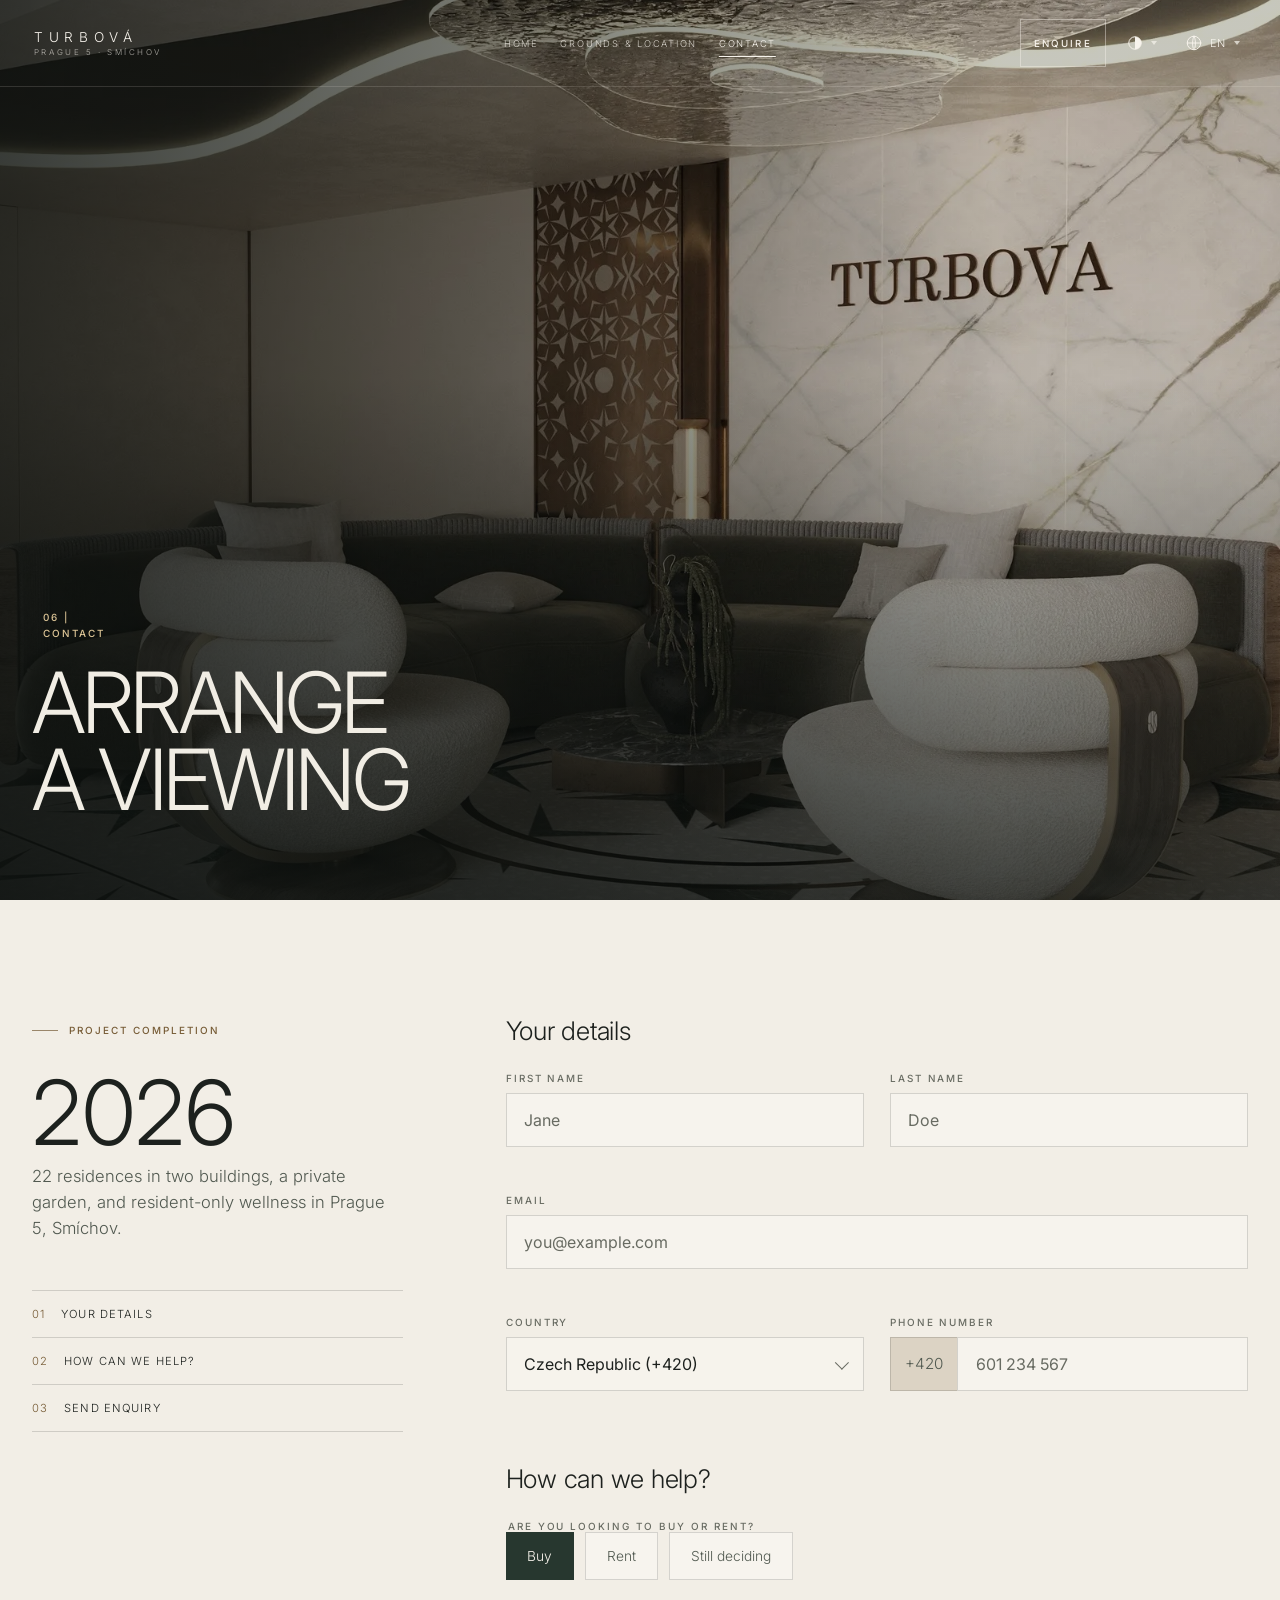
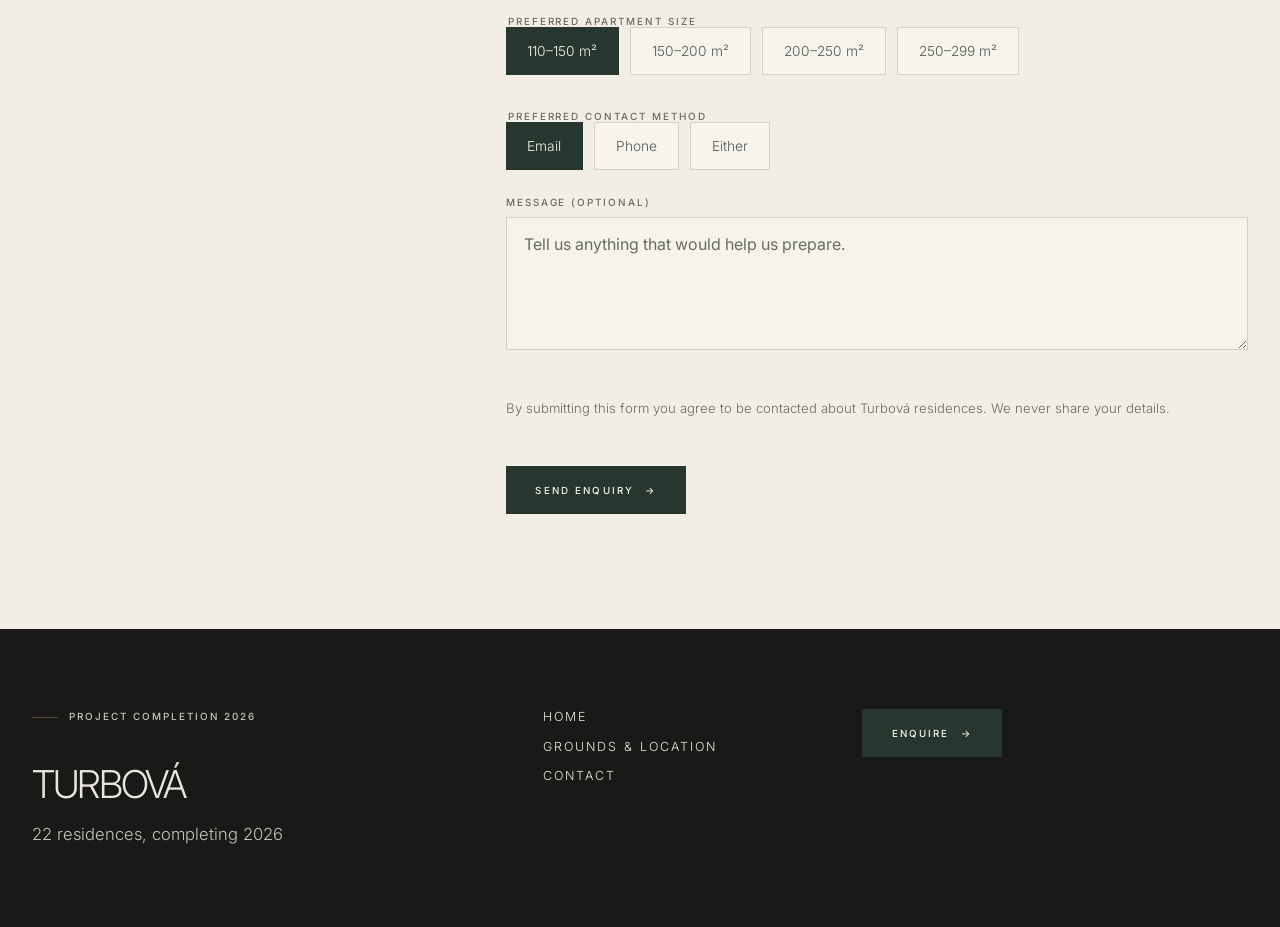
==== commit 4906c4ad: "Consolidate site into three-page experience" ====
--- a/contact.html
+++ b/contact.html
@@ -11,12 +11,12 @@
     <link rel="preconnect" href="https://fonts.gstatic.com" crossorigin />
     <link rel="stylesheet" href="https://fonts.googleapis.com/css2?family=Inter:wght@300;400;500;600&display=swap" media="print" onload="this.media='all'" />
     <noscript><link rel="stylesheet" href="https://fonts.googleapis.com/css2?family=Inter:wght@300;400;500;600&display=swap" /></noscript>
-    <link rel="stylesheet" href="assets/styles/styles.css?v=layout-20260814e" />
+    <link rel="stylesheet" href="assets/styles/styles.css?v=288aa606eb" />
   </head>
   <body data-page="contact">
     <div class="page-transition" aria-hidden="true"></div>
     <div id="site-shell"></div>
     <script defer src="assets/scripts/site-data-contact.js?v=7f67ac21fa"></script>
-    <script defer src="assets/scripts/app.js?v=layout-20260814"></script>
+    <script defer src="assets/scripts/app.js?v=76293116c6"></script>
   </body>
 </html>
--- a/assets/styles/styles.css
+++ b/assets/styles/styles.css
@@ -2414,6 +2414,172 @@
     width: 3rem;
     height: 3rem;
     font-size: 1.15rem;
+  }
+}
+
+/* ---------------------------------------------------------------------
+   Three-page edit: concise residence facts and the combined location map
+   --------------------------------------------------------------------- */
+.home-project-proof__facts {
+  display: flex;
+  flex-wrap: wrap;
+  gap: 0;
+  margin: clamp(2rem, 4vw, 3rem) 0 1.5rem;
+  padding: 0;
+  list-style: none;
+  border-top: 1px solid var(--line);
+}
+
+.home-project-proof__facts li {
+  flex: 1 1 11rem;
+  padding: 1rem 1.25rem 1rem 0;
+  color: var(--ink-soft);
+  font-size: var(--fs-xs);
+  font-weight: 500;
+  letter-spacing: 0.12em;
+  line-height: 1.4;
+  text-transform: uppercase;
+  border-bottom: 1px solid var(--line);
+}
+
+.location-map-section {
+  box-sizing: border-box;
+  width: min(1440px, calc(100vw - 64px));
+  margin: 0 auto;
+  padding: clamp(6rem, 11vw, 11rem) 0;
+}
+
+.location-map-section__intro {
+  display: grid;
+  grid-template-columns: minmax(9rem, 3fr) minmax(0, 9fr);
+  gap: 2rem;
+  margin-bottom: clamp(2.5rem, 5vw, 5rem);
+}
+
+.location-map-section__intro > .eyebrow {
+  margin-top: 0.7rem;
+}
+
+.location-map-section__title {
+  max-width: 11ch;
+  margin: 0;
+  font-size: clamp(2.75rem, 5.4vw, 6.5rem);
+  line-height: 0.96;
+  text-wrap: balance;
+}
+
+.location-map-section__copy {
+  grid-column: 2;
+  display: grid;
+  grid-template-columns: repeat(2, minmax(0, 1fr));
+  gap: clamp(1.5rem, 4vw, 4rem);
+  max-width: 58rem;
+}
+
+.location-map-section__copy p {
+  margin: 0;
+  color: var(--ink-soft);
+  font-size: var(--fs-base);
+  line-height: 1.75;
+}
+
+.location-map-section__frame {
+  display: grid;
+  grid-template-columns: minmax(0, 1fr) minmax(18rem, 25rem);
+  min-height: clamp(34rem, 58vw, 46rem);
+  overflow: hidden;
+  background: var(--paper-deep);
+  box-shadow: var(--shadow-soft), var(--media-ring);
+}
+
+.location-map-section__frame iframe {
+  display: block;
+  width: 100%;
+  min-height: 100%;
+  border: 0;
+  filter: grayscale(0.72) sepia(0.14) saturate(0.8) contrast(0.96);
+}
+
+.location-map-section__card {
+  display: flex;
+  flex-direction: column;
+  justify-content: center;
+  padding: clamp(2rem, 4vw, 4rem);
+  color: #f7f3ec;
+  background: var(--forest-deep);
+}
+
+.location-map-section__card .eyebrow,
+.location-map-section__card .text-link {
+  color: #e9d5b0;
+}
+
+.location-map-section__card h3 {
+  margin: 0 0 clamp(2rem, 4vw, 3.5rem);
+  color: inherit;
+  font-size: clamp(2rem, 3.5vw, 3.5rem);
+  line-height: 1;
+  text-wrap: balance;
+}
+
+.location-map-section__card dl {
+  margin: 0 0 clamp(2rem, 4vw, 3.5rem);
+}
+
+.location-map-section__card dl div {
+  display: grid;
+  grid-template-columns: minmax(6.5rem, 0.8fr) minmax(0, 1.2fr);
+  gap: 1rem;
+  padding: 1rem 0;
+  border-top: 1px solid rgba(247, 243, 236, 0.22);
+}
+
+.location-map-section__card dt,
+.location-map-section__card dd {
+  margin: 0;
+}
+
+.location-map-section__card dt {
+  color: #f7f3ec;
+  font-family: var(--serif);
+  font-size: var(--fs-lg);
+}
+
+.location-map-section__card dd {
+  color: rgba(247, 243, 236, 0.75);
+  font-size: var(--fs-sm);
+  line-height: 1.5;
+}
+
+@media (max-width: 860px) {
+  .location-map-section {
+    width: calc(100vw - 40px);
+    padding: 5rem 0;
+  }
+
+  .location-map-section__intro,
+  .location-map-section__copy,
+  .location-map-section__frame {
+    grid-template-columns: 1fr;
+  }
+
+  .location-map-section__copy {
+    grid-column: auto;
+  }
+
+  .location-map-section__frame iframe {
+    min-height: 28rem;
+  }
+}
+
+@media (max-width: 480px) {
+  .location-map-section__frame iframe {
+    min-height: 22rem;
+  }
+
+  .location-map-section__card dl div {
+    grid-template-columns: 1fr;
+    gap: 0.35rem;
   }
 }
 
@@ -4408,6 +4574,7 @@
   min-height: clamp(22rem, 54svh, 32rem);
   padding: clamp(1.5rem, 3vw, 2.5rem);
   border-right-color: var(--line);
+  container-type: inline-size;
 }
 
 .story-timeline-scroll .story-timeline__item:first-child {
@@ -4700,20 +4867,28 @@
   background: transparent;
 }
 
-/* Long translated chronology labels must remain inside their own panel. */
+/* Timeline display type scales against the panel rather than the viewport.
+   This keeps every translated label intact even after the panel width caps. */
 .story-timeline-scroll .story-timeline__item strong {
   display: block;
   min-width: 0;
   max-width: 100%;
-  overflow-wrap: anywhere;
-  hyphens: auto;
-  text-wrap: balance;
-}
-
-.story-timeline-scroll .story-timeline__title--long {
-  font-size: clamp(2.35rem, 3.4vw, 3.25rem);
+  font-size: clamp(3rem, 28cqi, 6rem);
+  overflow-wrap: normal;
+  hyphens: none;
+  text-wrap: nowrap;
+  white-space: nowrap;
+}
+
+.story-timeline-scroll .story-timeline__item .story-timeline__title--medium {
+  font-size: clamp(2.65rem, 22cqi, 4.6rem);
+  line-height: 0.92;
+}
+
+.story-timeline-scroll .story-timeline__item .story-timeline__title--long {
+  font-size: clamp(2.1rem, 15cqi, 3.25rem);
   line-height: 0.96;
-  letter-spacing: -0.07em;
+  letter-spacing: -0.075em;
 }
 
 @media (max-width: 860px) {
@@ -4757,11 +4932,15 @@
   }
 
   .story-timeline-scroll .story-timeline__item strong {
-    font-size: clamp(2.7rem, 12vw, 4.8rem);
-  }
-
-  .story-timeline-scroll .story-timeline__title--long {
-    font-size: clamp(2.1rem, 8.5vw, 2.65rem);
+    font-size: clamp(2.7rem, 28cqi, 4.8rem);
+  }
+
+  .story-timeline-scroll .story-timeline__item .story-timeline__title--medium {
+    font-size: clamp(2.5rem, 22cqi, 4.25rem);
+  }
+
+  .story-timeline-scroll .story-timeline__item .story-timeline__title--long {
+    font-size: clamp(2rem, 15cqi, 2.65rem);
     line-height: 1;
   }
 }
@@ -5203,3 +5382,24 @@
     line-height: 1.08;
   }
 }
+
+/* The full-screen mobile menu owns the top layer while open. */
+body.menu-open .site-header {
+  visibility: hidden;
+  pointer-events: none;
+}
+
+@media (max-width: 860px) {
+  .mobile-menu__head .eyebrow {
+    display: none;
+  }
+
+  .mobile-menu__head h2 {
+    margin-top: 0;
+  }
+
+  .mobile-menu .mobile-close {
+    color: #f7f3ec;
+    border-color: rgba(247, 243, 236, 0.45);
+  }
+}
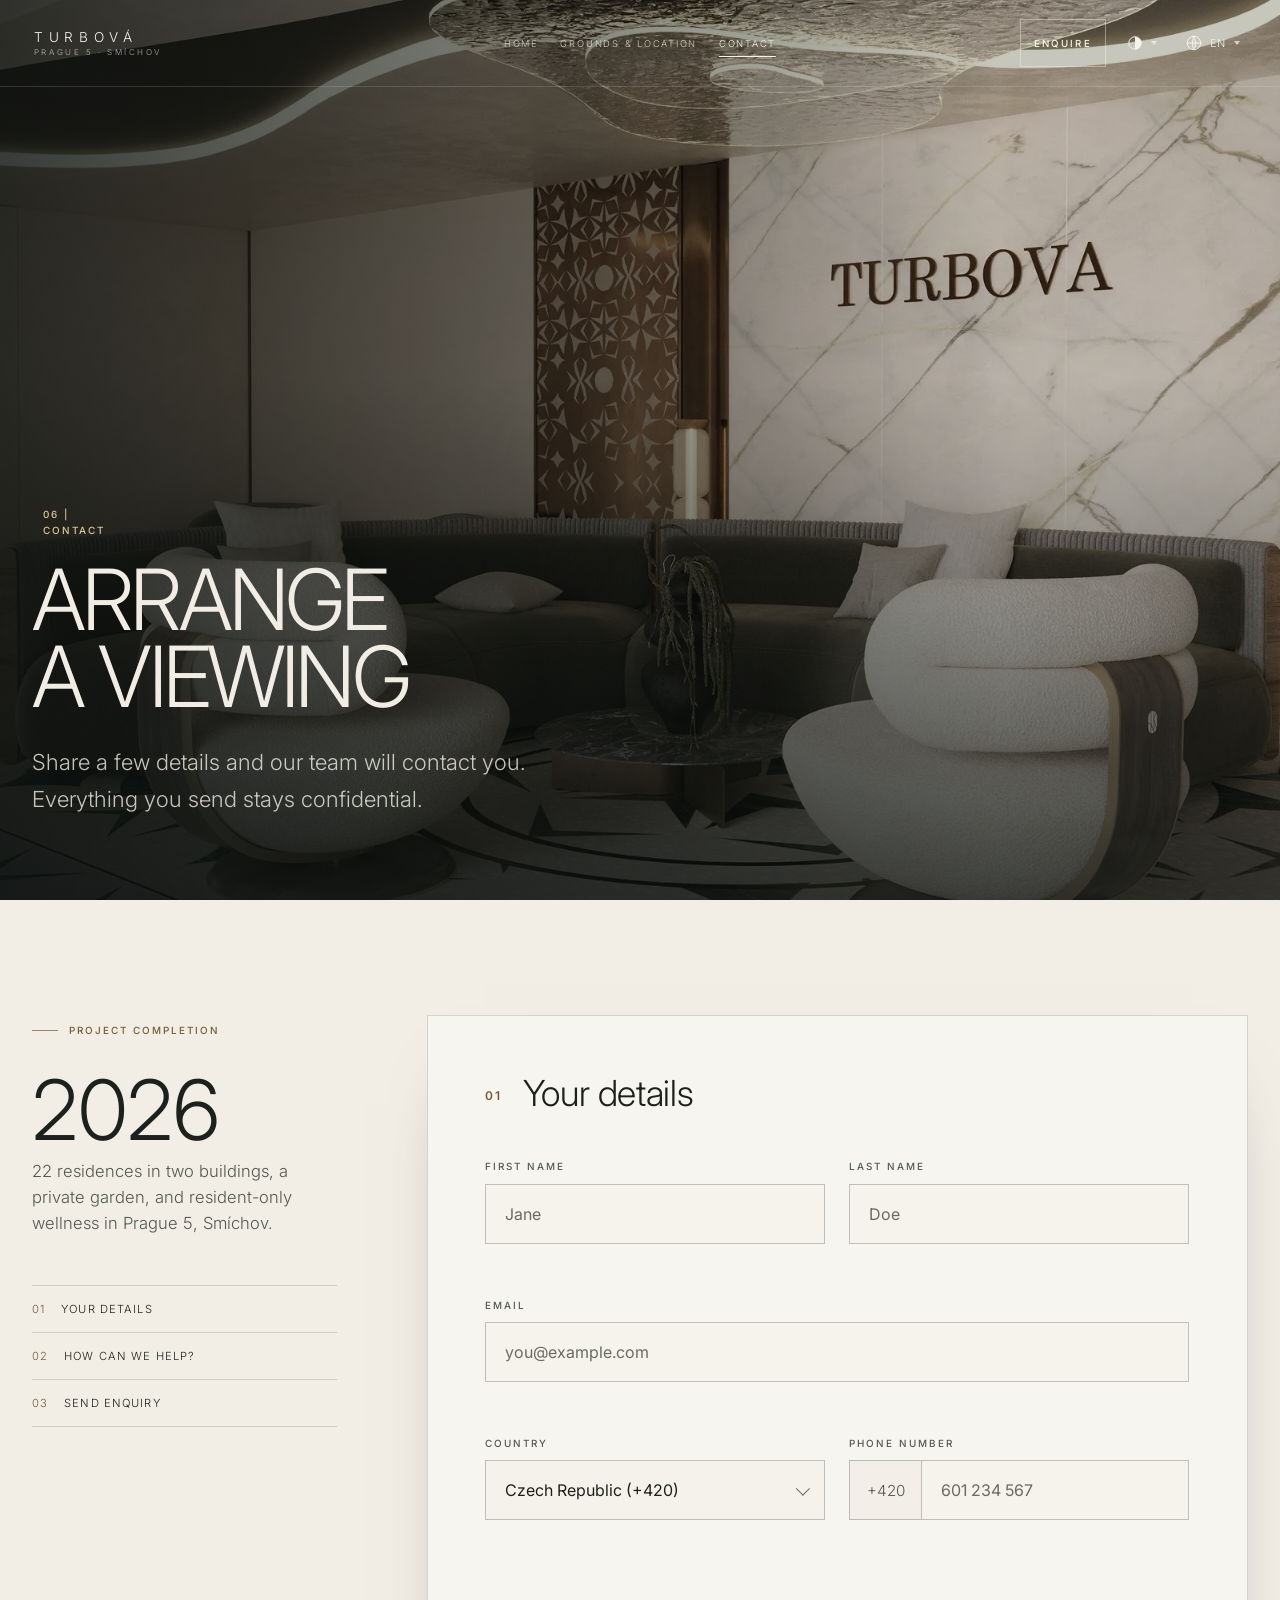
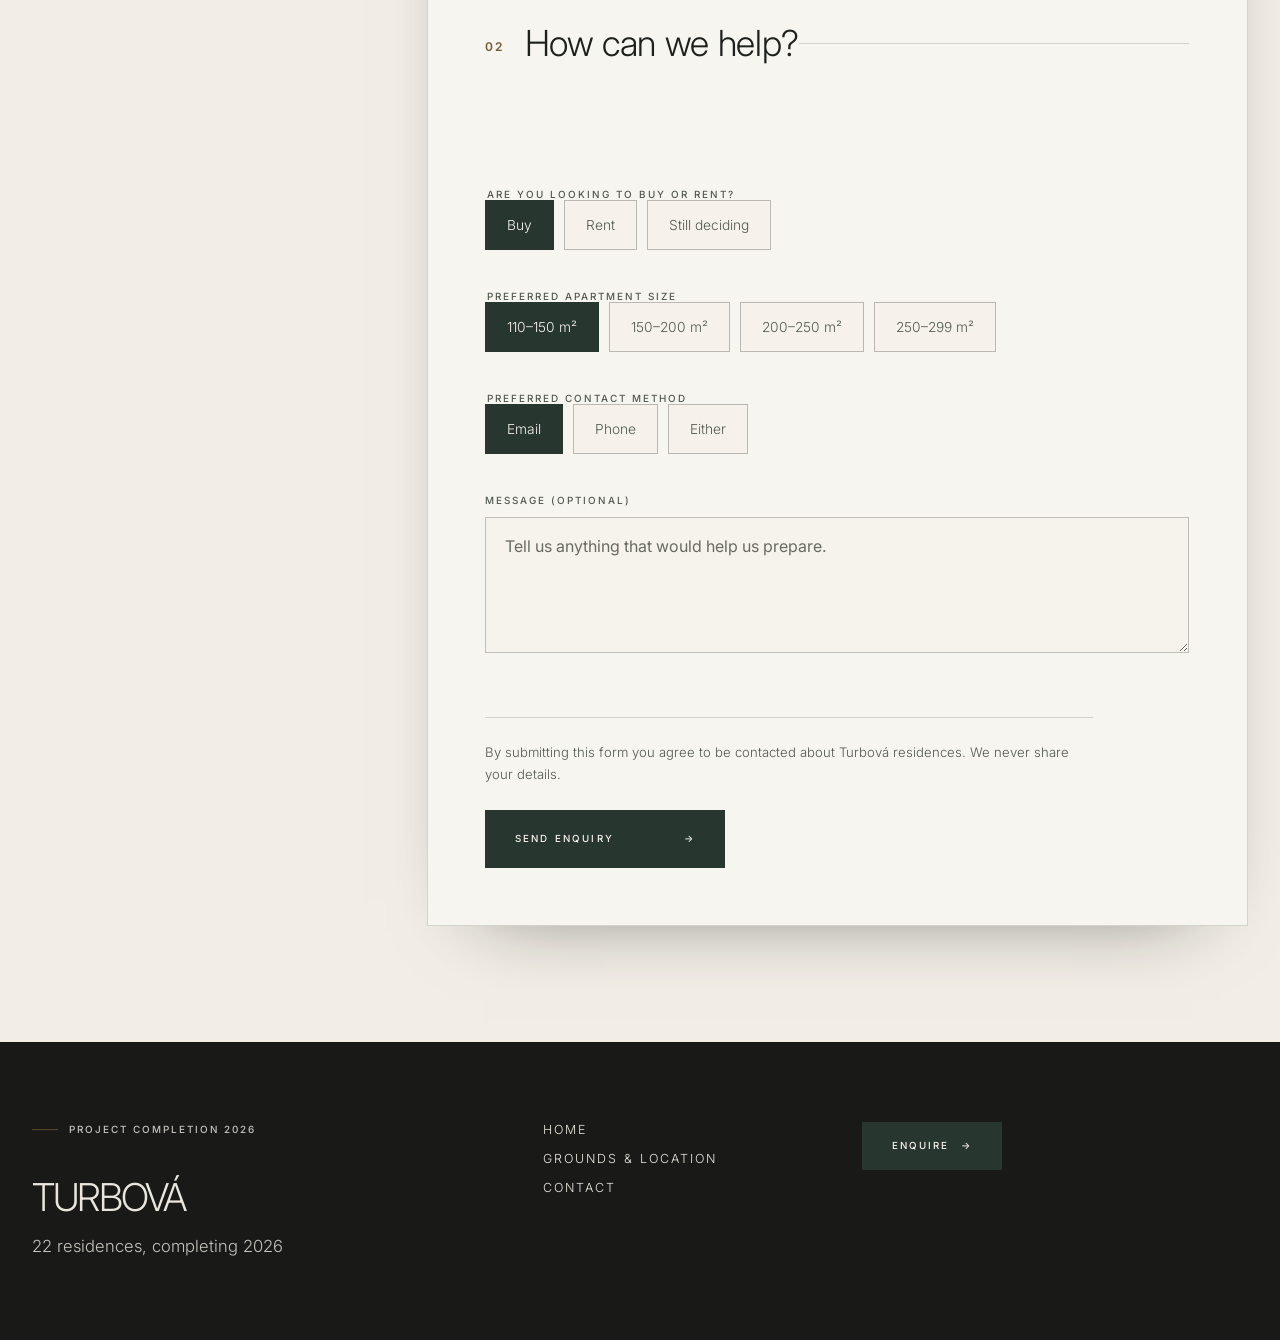
==== commit 6834f486: "Polish map and enquiry experience" ====
--- a/contact.html
+++ b/contact.html
@@ -11,12 +11,12 @@
     <link rel="preconnect" href="https://fonts.gstatic.com" crossorigin />
     <link rel="stylesheet" href="https://fonts.googleapis.com/css2?family=Inter:wght@300;400;500;600&display=swap" media="print" onload="this.media='all'" />
     <noscript><link rel="stylesheet" href="https://fonts.googleapis.com/css2?family=Inter:wght@300;400;500;600&display=swap" /></noscript>
-    <link rel="stylesheet" href="assets/styles/styles.css?v=288aa606eb" />
+    <link rel="stylesheet" href="assets/styles/styles.css?v=29b4fe062d" />
   </head>
   <body data-page="contact">
     <div class="page-transition" aria-hidden="true"></div>
     <div id="site-shell"></div>
     <script defer src="assets/scripts/site-data-contact.js?v=7f67ac21fa"></script>
-    <script defer src="assets/scripts/app.js?v=76293116c6"></script>
+    <script defer src="assets/scripts/app.js?v=20fab475d4"></script>
   </body>
 </html>
--- a/assets/styles/styles.css
+++ b/assets/styles/styles.css
@@ -2442,6 +2442,30 @@
   border-bottom: 1px solid var(--line);
 }
 
+.home-split__location-note {
+  display: grid;
+  gap: 0.45rem;
+  width: 100%;
+  padding-top: 1.25rem;
+  border-top: 1px solid rgba(247, 243, 236, 0.24);
+}
+
+.home-split__location-note strong {
+  color: #f7f3ec;
+  font-family: var(--serif);
+  font-size: var(--fs-lg);
+  font-weight: 400;
+}
+
+.home-split__location-note span {
+  color: rgba(247, 243, 236, 0.76);
+  line-height: 1.65;
+}
+
+.home-premise--history {
+  border-top: 1px solid var(--line);
+}
+
 .location-map-section {
   box-sizing: border-box;
   width: min(1440px, calc(100vw - 64px));
@@ -2484,29 +2508,73 @@
 }
 
 .location-map-section__frame {
-  display: grid;
-  grid-template-columns: minmax(0, 1fr) minmax(18rem, 25rem);
-  min-height: clamp(34rem, 58vw, 46rem);
+  position: relative;
+  min-height: clamp(38rem, 59vw, 49rem);
+  padding: clamp(0.65rem, 1.25vw, 1.15rem);
   overflow: hidden;
-  background: var(--paper-deep);
+  background: var(--paper-warm);
   box-shadow: var(--shadow-soft), var(--media-ring);
 }
 
-.location-map-section__frame iframe {
+.location-map-section__map {
+  position: relative;
+  min-height: inherit;
+  overflow: hidden;
+  background: #d8d6cc;
+}
+
+.location-map-section__map::after {
+  content: "";
+  position: absolute;
+  inset: 0;
+  z-index: 1;
+  pointer-events: none;
+  background:
+    linear-gradient(180deg, rgba(244, 239, 231, 0.12), transparent 24%),
+    linear-gradient(90deg, rgba(31, 42, 28, 0.1), transparent 30%, transparent 72%, rgba(31, 42, 28, 0.08));
+  box-shadow: inset 0 0 0 1px rgba(var(--ink-rgb), 0.09);
+}
+
+.location-map-section__map iframe {
   display: block;
   width: 100%;
+  height: 100%;
   min-height: 100%;
+  position: absolute;
+  inset: 0;
   border: 0;
-  filter: grayscale(0.72) sepia(0.14) saturate(0.8) contrast(0.96);
+  filter: grayscale(0.86) sepia(0.2) saturate(0.64) contrast(0.92) brightness(1.08);
+}
+
+.location-map-section__coordinates {
+  position: absolute;
+  top: clamp(1rem, 2vw, 1.5rem);
+  left: clamp(1rem, 2vw, 1.5rem);
+  z-index: 2;
+  padding: 0.65rem 0.8rem;
+  color: var(--ink-soft);
+  background: rgba(var(--paper-rgb), 0.9);
+  -webkit-backdrop-filter: blur(8px);
+  backdrop-filter: blur(8px);
+  font-size: var(--fs-2xs);
+  font-weight: 500;
+  letter-spacing: 0.16em;
+  text-transform: uppercase;
 }
 
 .location-map-section__card {
+  position: absolute;
+  right: clamp(2rem, 4vw, 4.5rem);
+  bottom: clamp(2rem, 4vw, 4.5rem);
+  z-index: 3;
   display: flex;
   flex-direction: column;
   justify-content: center;
-  padding: clamp(2rem, 4vw, 4rem);
+  width: min(24rem, calc(100% - 4rem));
+  padding: clamp(2rem, 3.5vw, 3.25rem);
   color: #f7f3ec;
-  background: var(--forest-deep);
+  background: linear-gradient(155deg, rgba(47, 63, 50, 0.97), rgba(24, 36, 28, 0.98));
+  box-shadow: 0 30px 80px -34px rgba(13, 18, 14, 0.7);
 }
 
 .location-map-section__card .eyebrow,
@@ -2558,8 +2626,7 @@
   }
 
   .location-map-section__intro,
-  .location-map-section__copy,
-  .location-map-section__frame {
+  .location-map-section__copy {
     grid-template-columns: 1fr;
   }
 
@@ -2567,13 +2634,26 @@
     grid-column: auto;
   }
 
-  .location-map-section__frame iframe {
+  .location-map-section__frame {
+    min-height: 0;
+    padding: 0.65rem;
+  }
+
+  .location-map-section__map {
     min-height: 28rem;
   }
+
+  .location-map-section__card {
+    position: relative;
+    right: auto;
+    bottom: auto;
+    width: 100%;
+    margin: 0;
+  }
 }
 
 @media (max-width: 480px) {
-  .location-map-section__frame iframe {
+  .location-map-section__map {
     min-height: 22rem;
   }
 
@@ -4134,7 +4214,11 @@
   padding: clamp(4rem, 8vw, 9rem) max(32px, calc((100vw - 1440px) / 2));
   color: #ece8df;
 }
-.home-split--grounds .home-split__copy { padding-left: clamp(3rem, 8vw, 9rem); }
+.home-split--grounds .home-split__copy {
+  padding-left: clamp(3rem, 8vw, 9rem);
+  color: #ece8df;
+  background: #242521;
+}
 .home-split--location { background: #d5d1c8; color: var(--ink); }
 .home-split--location .home-split__copy { color: var(--ink); padding-right: clamp(3rem, 8vw, 9rem); }
 .home-split h2 { margin: 0.4rem 0 0.8rem; font-size: clamp(3rem, 5.8vw, 6.5rem); }
@@ -5403,3 +5487,315 @@
     border-color: rgba(247, 243, 236, 0.45);
   }
 }
+
+/* =====================================================================
+   Focused August polish — quieter map, photographic viewing invitation,
+   and a more composed concierge form.
+   ===================================================================== */
+.location-map-section__map iframe {
+  opacity: 0.88;
+  filter: grayscale(1) sepia(0.08) saturate(0.32) contrast(0.82) brightness(1.13);
+}
+
+.location-map-section__map::after {
+  background:
+    linear-gradient(180deg, rgba(244, 239, 231, 0.2), transparent 28%),
+    linear-gradient(90deg, rgba(35, 39, 34, 0.08), transparent 34%, transparent 74%, rgba(35, 39, 34, 0.08));
+}
+
+.location-map-section__marker {
+  position: absolute;
+  top: 50%;
+  left: 50%;
+  z-index: 3;
+  display: block;
+  width: clamp(2.35rem, 3vw, 3.2rem);
+  color: #c83f32;
+  pointer-events: none;
+  filter: drop-shadow(0 8px 10px rgba(56, 24, 18, 0.32));
+  transform: translate(-50%, -100%);
+}
+
+.location-map-section__marker svg {
+  display: block;
+  width: 100%;
+  height: auto;
+}
+
+.home-enquiry {
+  display: grid;
+  grid-template-columns: minmax(0, 5fr) minmax(0, 7fr);
+  gap: 0;
+  align-items: stretch;
+  min-height: clamp(36rem, 55vw, 48rem);
+  padding: 0;
+  overflow: hidden;
+  color: #f7f3ec;
+  background: #202d3f;
+  text-align: left;
+}
+
+.home-enquiry__media {
+  min-height: inherit;
+  margin: 0;
+  overflow: hidden;
+}
+
+.home-enquiry__media img {
+  display: block;
+  width: 100%;
+  height: 100%;
+  min-height: inherit;
+  object-fit: cover;
+  object-position: 58% center;
+  filter: saturate(0.72) contrast(1.05);
+  transition: transform 900ms var(--ease-soft);
+}
+
+.home-enquiry:hover .home-enquiry__media img {
+  transform: scale(1.015);
+}
+
+.home-enquiry__copy {
+  display: grid;
+  grid-template-columns: minmax(0, 1fr);
+  align-content: center;
+  justify-items: start;
+  padding: clamp(3.5rem, 7vw, 8rem);
+}
+
+.home-enquiry__copy .eyebrow {
+  margin: 0 0 clamp(2.25rem, 5vw, 4.5rem);
+  color: #dec697;
+}
+
+.home-enquiry__copy h2 {
+  max-width: 10ch;
+  margin: 0;
+  color: inherit;
+  font-size: clamp(3rem, 5.6vw, 6.4rem);
+  line-height: 0.96;
+}
+
+.home-enquiry__copy > p:not(.eyebrow) {
+  max-width: 32rem;
+  margin: 2rem 0 2.75rem;
+  color: rgba(247, 243, 236, 0.76);
+  line-height: 1.7;
+}
+
+.home-enquiry__copy .button-primary {
+  grid-column: 1;
+  align-self: auto;
+  color: #202d3f;
+  background: #f7f3ec;
+}
+
+.contact-cover__copy .lead {
+  max-width: 35rem;
+  margin-top: 1.75rem;
+  color: rgba(247, 243, 236, 0.78);
+  line-height: 1.7;
+}
+
+.contact-shell {
+  grid-template-columns: minmax(15rem, 3.25fr) minmax(0, 8.75fr);
+  gap: clamp(3rem, 7vw, 8rem);
+}
+
+.contact-shell__intro {
+  top: 7rem;
+}
+
+.contact-shell__intro > strong {
+  font-size: clamp(3.75rem, 6.5vw, 6.75rem);
+}
+
+.contact-shell .contact-form {
+  box-sizing: border-box;
+  max-width: none;
+  gap: 0;
+  padding: clamp(2rem, 4.5vw, 4.5rem);
+  background: rgba(var(--surface-rgb), 0.72);
+  border: 1px solid var(--line);
+  box-shadow: 0 32px 80px -56px rgba(13, 16, 14, 0.65);
+}
+
+.contact-shell .contact-form__group {
+  padding: 0;
+}
+
+.contact-shell .contact-form__group + .contact-form__group {
+  margin-top: clamp(3rem, 6vw, 5.5rem);
+  padding-top: clamp(3rem, 6vw, 5.5rem);
+  border-top: 1px solid var(--line);
+}
+
+.contact-form__legend {
+  margin-bottom: clamp(2rem, 4vw, 3rem);
+  color: var(--ink);
+  font-size: clamp(1.75rem, 2.8vw, 2.6rem);
+  font-weight: 300;
+  line-height: 1.08;
+}
+
+.contact-form__step {
+  display: inline-block;
+  margin-right: 1.25rem;
+  color: var(--brass);
+  font-size: var(--fs-xs);
+  font-weight: 600;
+  letter-spacing: 0.18em;
+  vertical-align: 0.45em;
+}
+
+.contact-form .field-grid {
+  gap: 1.75rem 1.5rem;
+}
+
+.contact-form .field {
+  gap: 0.7rem;
+}
+
+.contact-form .field--choice {
+  gap: 1.1rem;
+}
+
+.contact-form .field__label {
+  color: var(--ink-soft);
+}
+
+.contact-shell .field__input {
+  min-height: 60px;
+  padding: 1rem 1.15rem;
+  background: rgba(var(--paper-rgb), 0.42);
+  border-color: rgba(var(--ink-rgb), 0.25);
+}
+
+.contact-shell .field__input:hover {
+  border-color: rgba(var(--ink-rgb), 0.48);
+}
+
+.contact-shell .field__input:focus {
+  background: rgba(var(--surface-rgb), 0.94);
+  border-color: var(--brass);
+}
+
+.contact-shell .phone-input__prefix {
+  min-width: 4.5rem;
+  justify-content: center;
+  color: var(--ink-soft);
+  background: rgba(var(--paper-rgb), 0.72);
+  border-color: rgba(var(--ink-rgb), 0.25);
+}
+
+.contact-form .choice-stack {
+  gap: 2.5rem;
+  margin-bottom: 2.5rem;
+}
+
+.contact-form .choice-row {
+  gap: 0.65rem;
+}
+
+.contact-form .choice-chip span {
+  min-height: 50px;
+  padding: 0.7rem 1.3rem;
+  color: var(--ink-soft);
+  background: rgba(var(--paper-rgb), 0.35);
+  border-color: rgba(var(--ink-rgb), 0.28);
+}
+
+.contact-form .choice-chip input:checked + span {
+  color: var(--accent-fill-ink);
+  background: var(--accent-fill-bg);
+  border-color: var(--accent-fill-bg);
+}
+
+.contact-form__consent {
+  max-width: 38rem;
+  margin: clamp(2.5rem, 5vw, 4rem) 0 0;
+  padding-top: 1.5rem;
+  color: var(--ink-soft);
+  border-top: 1px solid var(--line);
+  line-height: 1.65;
+}
+
+.contact-form__actions {
+  margin-top: 1.5rem;
+}
+
+.contact-form__actions .button {
+  min-width: 15rem;
+  min-height: 58px;
+  justify-content: space-between;
+}
+
+@media (prefers-reduced-motion: reduce) {
+  .home-enquiry__media img {
+    transition: none;
+  }
+}
+
+@media (max-width: 960px) {
+  .home-enquiry {
+    grid-template-columns: 1fr;
+    min-height: 0;
+  }
+
+  .home-enquiry__media,
+  .home-enquiry__media img {
+    min-height: clamp(22rem, 70vw, 34rem);
+  }
+
+  .home-enquiry__copy {
+    padding: clamp(3.5rem, 10vw, 6rem) clamp(1.5rem, 8vw, 4rem);
+  }
+
+  .contact-shell {
+    grid-template-columns: 1fr;
+  }
+}
+
+@media (max-width: 640px) {
+  .location-map-section__marker {
+    width: 2.35rem;
+  }
+
+  .home-enquiry__copy h2 {
+    font-size: clamp(2.8rem, 13vw, 4rem);
+  }
+
+  .home-enquiry__copy .eyebrow {
+    margin-bottom: 2rem;
+  }
+
+  .contact-shell .contact-form {
+    padding: 1.5rem 1.25rem;
+  }
+
+  .contact-form__legend {
+    font-size: clamp(1.6rem, 8vw, 2.1rem);
+  }
+
+  .contact-form__step {
+    display: block;
+    margin: 0 0 0.75rem;
+    vertical-align: baseline;
+  }
+
+  .contact-form .field-grid {
+    gap: 1.2rem;
+  }
+
+  .contact-form .choice-row {
+    display: grid;
+    grid-template-columns: 1fr;
+  }
+
+  .contact-form .choice-chip,
+  .contact-form .choice-chip span,
+  .contact-form__actions .button {
+    width: 100%;
+  }
+}
